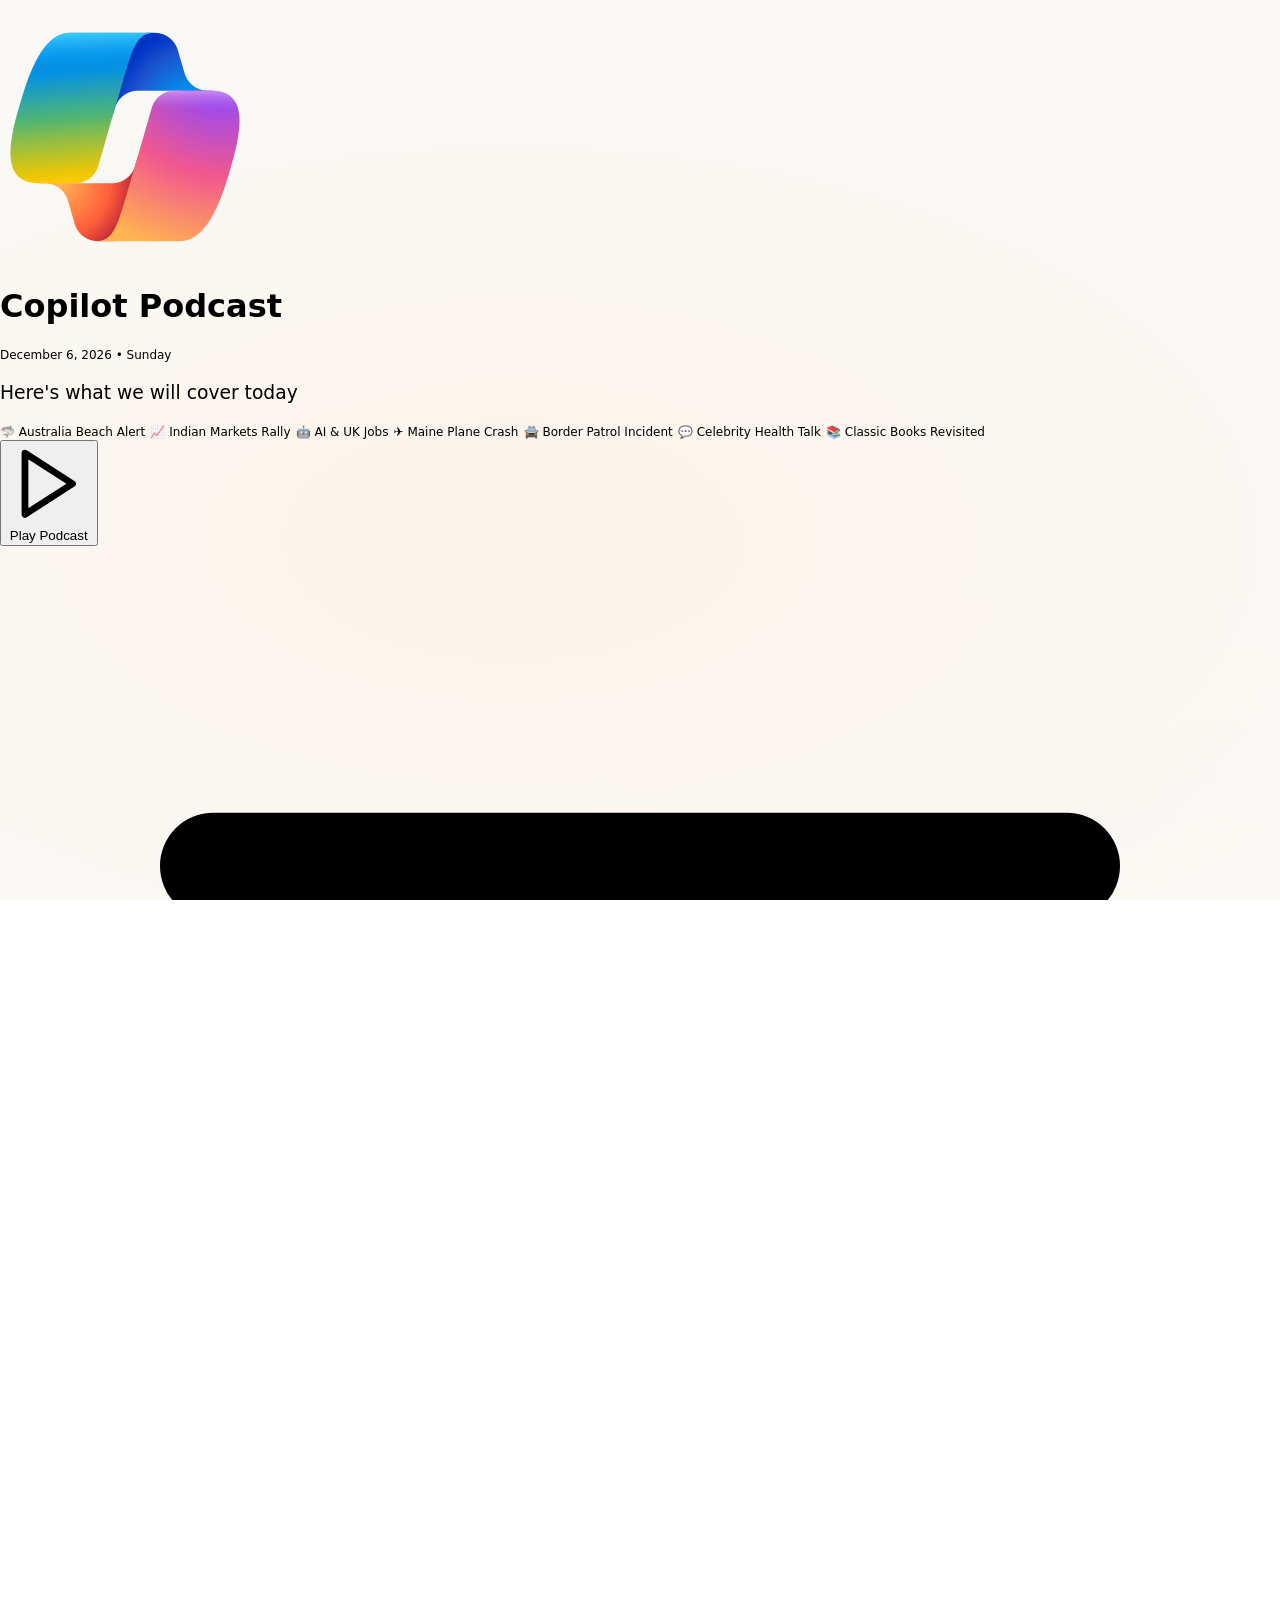
==== podcast-mobile.html @ a72f0476 "UI polish: completed item shadow, play button centering and smooth transition" ====
<!DOCTYPE html>
<html lang="en">
<head>
  <meta charset="UTF-8">
  <meta name="viewport" content="width=device-width, initial-scale=1.0, maximum-scale=1.0, user-scalable=no">
  <title>Copilot Podcast</title>
  <!-- Load playlist data -->
  <script src="podcast-data.js"></script>
  <script src="article-content.js"></script>
  <script src="https://cdn.tailwindcss.com"></script>
  <script>
    tailwind.config = {
      darkMode: 'class',
      theme: {
        extend: {
          colors: {
            foreground: {
              100: 'var(--foreground-100)',
              200: 'var(--foreground-200)',
              250: 'var(--foreground-250)',
              300: 'var(--foreground-300)',
              450: 'var(--foreground-450)',
              550: 'var(--foreground-550)',
              600: 'var(--foreground-600)',
              700: 'var(--foreground-700)',
              800: 'var(--foreground-800)',
              900: 'var(--foreground-900)',
            },
            background: {
              100: 'var(--background-100)',
              150: 'var(--background-150)',
              200: 'var(--background-200)',
              250: 'var(--background-250)',
              300: 'var(--background-300)',
            },
            accent: {
              200: 'var(--accent-200)',
              250: 'var(--accent-250)',
              300: 'var(--accent-300)',
              400: 'var(--accent-400)',
              500: 'var(--accent-500)',
              550: 'var(--accent-550)',
              600: 'var(--accent-600)',
            },
            muted: {
              200: 'var(--muted-200)',
              300: 'var(--muted-300)',
            },
            stroke: {
              300: 'var(--stroke-300)',
              450: 'var(--stroke-450)',
            },
          },
          borderRadius: {
            '3xl': '1.25rem',
            '4xl': '1.5rem',
            '5xl': '1.75rem',
            '6xl': '2rem',
          },
        },
      },
    }
  </script>
  <!-- External Stylesheet -->
  <link rel="stylesheet" href="podcast-mobile.css">
  <style>
    /* Any page-specific overrides can go here */

  </style>
</head>
<body class="text-foreground-800 min-h-screen no-scroll">
  
  <!-- Welcome Page -->
  <div id="welcomePage" class="welcome-page">
    <div class="flex-1 flex flex-col px-6 safe-top">
      
      <!-- Header & Welcome - Centered -->
      <div class="flex-1 flex flex-col items-center justify-center text-center">
        <!-- Logo -->
        <div class="mb-4">
          <div class="w-16 h-16 rounded-2xl overflow-hidden flex items-center justify-center mx-auto">
            <img src="assets/Microsoft_Copilot_Icon.svg.png" alt="Copilot" class="w-full h-full object-cover">
          </div>
        </div>
        
        <!-- Title -->
        <h1 class="text-3xl font-semibold text-foreground-800 mb-2">Copilot Podcast</h1>

        <!-- Welcome Message -->
        <div class="mb-8">
          <p id="currentDate" class="text-foreground-800 text-xs"></p>
        </div>

        <!-- Today's Topics -->
        <div class="w-full max-w-sm">
          <h3 class="text-sm-medium text-foreground-600 mb-4">Here's what we will cover today</h3>
          
          <div class="flex flex-wrap gap-2 justify-center">
            <span class="topic-tag px-3 py-1.5 rounded-xl bg-cyan-100 text-cyan-700 text-xs font-normal" style="animation-delay: 0.1s;">🦈 Australia Beach Alert</span>
            <span class="topic-tag px-3 py-1.5 rounded-xl bg-green-100 text-green-700 text-xs font-normal" style="animation-delay: 0.2s;">📈 Indian Markets Rally</span>
            <span class="topic-tag px-3 py-1.5 rounded-xl bg-purple-100 text-purple-700 text-xs font-normal" style="animation-delay: 0.3s;">🤖 AI & UK Jobs</span>
            <span class="topic-tag px-3 py-1.5 rounded-xl bg-red-100 text-red-700 text-xs font-normal" style="animation-delay: 0.4s;">✈️ Maine Plane Crash</span>
            <span class="topic-tag px-3 py-1.5 rounded-xl bg-amber-100 text-amber-700 text-xs font-normal" style="animation-delay: 0.5s;">🚔 Border Patrol Incident</span>
            <span class="topic-tag px-3 py-1.5 rounded-xl bg-pink-100 text-pink-700 text-xs font-normal" style="animation-delay: 0.6s;">💬 Celebrity Health Talk</span>
            <span class="topic-tag px-3 py-1.5 rounded-xl bg-teal-100 text-teal-700 text-xs font-normal" style="animation-delay: 0.7s;">📚 Classic Books Revisited</span>
          </div>
        </div>
      </div>

      <!-- Start Button -->
      <div class="w-full max-w-sm mx-auto mt-8 mb-6">
        <button id="startBtn" class="w-full py-4 rounded-4xl bg-foreground-800 text-white text-base-medium shadow-sm hover:shadow-md active:scale-95 flex items-center justify-center gap-2 transition-all">
          <svg class="w-5 h-5" fill="none" stroke="currentColor" stroke-width="2" viewBox="0 0 24 24">
            <path stroke-linecap="round" stroke-linejoin="round" d="M5 3l14 9-14 9V3z"/>
          </svg>
          Play Podcast
        </button>
      </div>

      <!-- Bottom Navigation Bar -->
      <div class="pb-4 safe-bottom">
        <!-- Navigation Icons -->
        <div class="flex items-center justify-between gap-3">
          <!-- Menu Button - Separate Circle -->
          <div class="nav-btn p-3 bg-background-100 rounded-full shadow-sm text-foreground-800 cursor-default">
            <svg class="w-6 h-6" fill="none" stroke="currentColor" viewBox="0 0 24 24">
              <path stroke-linecap="round" stroke-linejoin="round" stroke-width="2" d="M4 6h16M4 12h16M4 18h16"/>
            </svg>
          </div>
          
          <!-- Center Tab Group - 3 tabs in one pill -->
          <div class="flex-1 flex items-center bg-background-100 rounded-full p-1.5 shadow-sm">
            <!-- Home -->
            <div class="nav-tab flex-1 py-2.5 rounded-full text-foreground-450 flex justify-center cursor-default">
              <svg class="w-5 h-5" fill="none" stroke="currentColor" viewBox="0 0 24 24">
                <path stroke-linecap="round" stroke-linejoin="round" stroke-width="2" d="M3 12l2-2m0 0l7-7 7 7M5 10v10a1 1 0 001 1h3m10-11l2 2m-2-2v10a1 1 0 01-1 1h-3m-6 0a1 1 0 001-1v-4a1 1 0 011-1h2a1 1 0 011 1v4a1 1 0 001 1m-6 0h6"/>
              </svg>
            </div>
            
            <!-- Compass / Discover -->
            <div class="nav-tab flex-1 py-2.5 rounded-full text-foreground-450 flex justify-center cursor-default">
              <svg class="w-5 h-5" fill="none" stroke="currentColor" viewBox="0 0 24 24">
                <circle cx="12" cy="12" r="10" stroke-width="2"/>
                <polygon points="16.24 7.76 14.12 14.12 7.76 16.24 9.88 9.88 16.24 7.76" fill="currentColor"/>
              </svg>
            </div>
            
            <!-- Podcast - Tab 3 (Selected) -->
            <div class="nav-tab flex-1 py-2.5 rounded-full bg-background-200 shadow-sm text-foreground-800 flex justify-center cursor-default">
              <svg class="w-5 h-5" fill="currentColor" viewBox="0 0 512 512">
                <!-- Sound wave bars -->
                <rect x="56" y="176" width="24" height="160" rx="12"/>
                <rect x="136" y="96" width="24" height="320" rx="12"/>
                <rect x="216" y="56" width="24" height="400" rx="12"/>
                <rect x="296" y="96" width="24" height="320" rx="12"/>
                <rect x="376" y="136" width="24" height="240" rx="12"/>
                <rect x="432" y="196" width="24" height="120" rx="12"/>
              </svg>
            </div>
          </div>
          
          <!-- New/Edit Button - Separate Circle -->
          <div class="nav-btn p-3 bg-background-100 rounded-full shadow-sm text-foreground-800 cursor-default">
            <svg class="w-6 h-6" fill="none" stroke="currentColor" viewBox="0 0 24 24">
              <path stroke-linecap="round" stroke-linejoin="round" stroke-width="2" d="M11 5H6a2 2 0 00-2 2v11a2 2 0 002 2h11a2 2 0 002-2v-5m-1.414-9.414a2 2 0 112.828 2.828L11.828 15H9v-2.828l8.586-8.586z"/>
            </svg>
          </div>
        </div>
      </div>
    </div>
  </div>

  <!-- Main App Container -->
  <div id="mainApp" class="main-app min-h-screen flex flex-col">
    
    <!-- Header -->
    <header class="sticky top-0 z-50 safe-top">
      <div class="px-4 py-3 flex items-center justify-between">
        <div class="flex items-center gap-2">
          <div class="w-8 h-8 rounded-xl overflow-hidden flex items-center justify-center">
            <img src="assets/Microsoft_Copilot_Icon.svg.png" alt="Copilot" class="w-full h-full object-cover">
          </div>
          <h1 class="text-lg-medium text-foreground-800">Copilot Podcast</h1>
        </div>
        <button id="closeAppBtn" class="p-2 bg-background-100 rounded-full shadow-sm text-foreground-800 active:scale-95 transition-all">
          <svg class="w-6 h-6" fill="none" stroke="currentColor" viewBox="0 0 24 24">
            <path stroke-linecap="round" stroke-linejoin="round" stroke-width="2" d="M6 18L18 6M6 6l12 12"/>
          </svg>
        </button>
      </div>
    </header>

    <!-- Main Content -->
    <main class="flex-1 overflow-y-auto hide-scrollbar pb-32">
    
    <!-- Completed Episodes Section -->
    <section id="completedSection" class="completed-section px-4 pt-2">
      <div class="flex items-center justify-between mb-3">
        <span class="text-md-medium text-foreground-800">Completed</span>
        <button id="toggleCompletedBtn" class="text-xs text-accent-550 hidden">
          Show more
        </button>
      </div>
      <div id="completedList" class="space-y-2 mb-4 completed-collapsed">
        <!-- Completed items will be inserted here -->
      </div>
    </section>

    <!-- Now Playing Section (Queue Item Style) -->
    <section class="px-4 pt-2 pb-4">
      <div class="flex items-center gap-2 mb-3">
        <div class="sound-wave-indicator flex items-end gap-[2px] h-3">
          <span class="wave-bar w-[3px] bg-accent-500 rounded-full"></span>
          <span class="wave-bar w-[3px] bg-accent-500 rounded-full"></span>
          <span class="wave-bar w-[3px] bg-accent-500 rounded-full"></span>
        </div>
        <span class="text-xs-medium text-accent-550">Now Playing</span>
      </div>
      
      <div id="playerCard" class="now-playing-card bg-background-100 rounded-2xl overflow-hidden shadow-sm">
        <div id="playerContent" class="player-content">
          <!-- Episode Info Row -->
          <div class="flex gap-3 p-3">
            <!-- Thumbnail -->
            <div id="playerThumbnail" class="flex-shrink-0 w-[70px] h-[70px] rounded-xl overflow-hidden shadow-sm">
              <!-- Initialized by JS -->
            </div>
            
            <!-- Info -->
            <div class="flex-1 min-w-0">
              <h2 id="playerTitle" class="text-sm-medium text-foreground-800 line-clamp-2 mb-1"></h2>
              <div class="flex items-center gap-2 text-xs text-foreground-450">
                <span id="playerCategory" class="px-1.5 py-0.5 rounded bg-muted-200 text-foreground-550 text-2xs"></span>
                <span>•</span>
                <span id="playerDuration"></span>
              </div>
            </div>
          </div>
          
          <!-- Source Articles -->
          <div id="playerSources" class="border-t border-foreground-200 px-3 py-3">
            <!-- Initialized by JS -->
          </div>
        </div>
      </div>
    </section>

    <!-- Feed Section -->
    <section class="px-4 pb-8">
      <div class="flex items-center justify-between mb-4">
        <h3 class="text-md-medium text-foreground-800">Up Next</h3>
        <span class="text-xs text-foreground-450 flex items-center gap-1">
          <svg class="w-3 h-3" fill="none" stroke="currentColor" stroke-width="2" viewBox="0 0 24 24">
            <path stroke-linecap="round" stroke-linejoin="round" d="M18 12H6m0 0l4-4m-4 4l4 4M3 5v14"/>
          </svg>
          Swipe to remove
        </span>
      </div>

      <!-- Feed List - Dynamically rendered from podcast-data.js -->
      <div class="space-y-3" id="feedList">
        <!-- Items will be rendered by JavaScript -->
      </div>

      <!-- Load More Indicator -->
      <div id="loadMoreIndicator" class="mt-6 flex flex-col items-center gap-2 py-4 mb-32">
        <div class="flex gap-1">
          <div class="w-2 h-2 rounded-full bg-foreground-300 animate-bounce" style="animation-delay: 0ms;"></div>
          <div class="w-2 h-2 rounded-full bg-foreground-300 animate-bounce" style="animation-delay: 150ms;"></div>
          <div class="w-2 h-2 rounded-full bg-foreground-300 animate-bounce" style="animation-delay: 300ms;"></div>
        </div>
        <span class="text-xs text-foreground-450">Loading more podcasts...</span>
      </div>
    </section>

    </main>
  </div>
  
  <!-- Fixed Bottom Control Bar (outside mainApp for proper fixed positioning) -->
  <div id="controlBar" class="control-bar fixed bottom-0 left-0 right-0 border-t border-foreground-200 safe-bottom z-50">
    <div class="px-4 pt-3 pb-2">
      <!-- Mini Player Info -->
      <div class="flex items-center gap-3 mb-3">
        <div id="miniThumbnail" class="w-10 h-10 rounded-lg overflow-hidden flex-shrink-0 shadow-sm">
          <!-- Initialized by JS -->
        </div>
        <div class="flex-1 min-w-0">
          <p id="miniTitle" class="text-sm-medium text-foreground-800 line-clamp-1"></p>
          <p id="miniCategory" class="text-2xs text-foreground-800"></p>
        </div>
      </div>
      
      <!-- Progress Bar -->
      <div class="mb-3">
        <input type="range" class="audio-progress" value="0" min="0" max="100">
        <div class="flex justify-between mt-1">
          <span id="currentTime" class="text-2xs text-foreground-800">0:00</span>
          <span id="totalTime" class="text-2xs text-foreground-800">--:--</span>
        </div>
      </div>
      
      <!-- Playback Controls -->
      <div class="flex items-center justify-center gap-8">
        <button id="prevBtn" class="p-2 text-foreground-800 active:scale-95 transition-all disabled:opacity-30 disabled:cursor-not-allowed" disabled>
          <svg class="w-7 h-7" fill="currentColor" viewBox="0 0 24 24">
            <path d="M12.066 11.2a1 1 0 000 1.6l5.334 4A1 1 0 0019 16V8a1 1 0 00-1.6-.8l-5.333 4zM4.066 11.2a1 1 0 000 1.6l5.334 4A1 1 0 0011 16V8a1 1 0 00-1.6-.8l-5.334 4z"/>
          </svg>
        </button>
        <button id="playBtn" class="w-16 h-16 rounded-full bg-foreground-800 flex items-center justify-center shadow-lg active:scale-95 transition-transform">
          <svg id="playIcon" class="w-7 h-7 text-white transition-all duration-200 ease-out" fill="currentColor" viewBox="0 0 24 24">
            <path d="M8 5v14l11-7z"/>
          </svg>
        </button>
        <button id="nextBtn" class="p-2 text-foreground-800 active:scale-95 transition-all">
          <svg class="w-7 h-7" fill="currentColor" viewBox="0 0 24 24">
            <path d="M11.933 12.8a1 1 0 000-1.6L6.6 7.2A1 1 0 005 8v8a1 1 0 001.6.8l5.333-4zM19.933 12.8a1 1 0 000-1.6l-5.333-4A1 1 0 0013 8v8a1 1 0 001.6.8l5.333-4z"/>
          </svg>
        </button>
      </div>
    </div>
  </div>

  <!-- Article Detail Page (Secondary Page) -->
  <div id="articlePage" class="article-page">
    <div class="article-container">
      <!-- Article Header with Back Button and Publisher Info -->
      <header class="article-header sticky top-0 z-40 bg-background-100/95 backdrop-blur-lg safe-top border-b border-foreground-200">
        <div class="px-4 py-3 flex items-center gap-3">
          <button id="articleBackBtn" class="p-2 -ml-2 text-foreground-600 hover:text-foreground-800 active:scale-95 transition-all">
            <svg class="w-6 h-6" fill="none" stroke="currentColor" viewBox="0 0 24 24">
              <path stroke-linecap="round" stroke-linejoin="round" stroke-width="2" d="M15 19l-7-7 7-7"/>
            </svg>
          </button>
          <img id="articlePublisherLogo" src="" alt="" class="w-8 h-8 rounded-lg object-contain flex-shrink-0">
          <div class="flex-1 min-w-0">
            <p id="articlePublisherName" class="text-sm-medium text-foreground-700 line-clamp-1"></p>
            <p id="articleMeta" class="text-2xs text-foreground-450"></p>
          </div>
        </div>
      </header>

      <!-- Article Content -->
      <article class="article-content px-4 pb-60">
        <!-- Article Title -->
        <h1 id="articleTitle" class="text-xl-medium text-foreground-800 mt-6 mb-4"></h1>

        <!-- Article Body -->
        <div id="articleBody" class="article-body text-base text-foreground-700 leading-relaxed">
          <!-- Content will be inserted by JS -->
        </div>
      </article>
    </div>
  </div>

  <script>
    // Welcome page transition
    const welcomePage = document.getElementById('welcomePage');
    const mainApp = document.getElementById('mainApp');
    const startBtn = document.getElementById('startBtn');

    const controlBar = document.getElementById('controlBar');
    
    startBtn.addEventListener('click', () => {
      // Step 1: Fade out welcome page content
      welcomePage.classList.add('fading');
      
      // Enable scrolling for main app
      document.body.classList.remove('no-scroll');
      
      // Step 2: After fade out, hide welcome and show main app
      setTimeout(() => {
        welcomePage.classList.add('hidden');
        
        // Step 3: Show main app with slide-in animation
        setTimeout(() => {
          mainApp.classList.add('visible');
          controlBar.classList.add('visible');
          
          // Scroll to top to show Now Playing card
          setTimeout(() => {
            const mainContent = document.querySelector('#mainApp main');
            if (mainContent) {
              mainContent.scrollTop = 0;
            }
            window.scrollTo(0, 0);
            document.body.scrollTop = 0;
            document.documentElement.scrollTop = 0;
            
            // Auto-play first episode after UI is ready
            setTimeout(() => {
              if (window.audioController && window.playerController) {
                window.audioController.loadEpisode(window.playerController.currentEpisode);
                window.audioController.play();
              }
            }, 200);
          }, 50);
        }, 100);
      }, 500);
    });

    // Add animation delays to topic tags
    document.querySelectorAll('.topic-tag').forEach((tag, index) => {
      tag.style.animationDelay = `${0.1 + index * 0.1}s`;
    });

    // Update current date display
    function updateCurrentDate() {
      const now = new Date();
      const months = ['January', 'February', 'March', 'April', 'May', 'June', 
                      'July', 'August', 'September', 'October', 'November', 'December'];
      const days = ['Sunday', 'Monday', 'Tuesday', 'Wednesday', 'Thursday', 'Friday', 'Saturday'];
      
      const month = months[now.getMonth()];
      const day = now.getDate();
      const year = now.getFullYear();
      const weekday = days[now.getDay()];
      
      document.getElementById('currentDate').textContent = `${month} ${day}, ${year} • ${weekday}`;
    }
    updateCurrentDate();

    // Close button - return to welcome page
    document.getElementById('closeAppBtn')?.addEventListener('click', () => {
      // Stop audio playback
      if (window.audioController) {
        window.audioController.pause();
      }
      
      // Step 1: Fade out main app
      mainApp.classList.remove('visible');
      controlBar.classList.remove('visible');
      
      // Disable scrolling for welcome page
      document.body.classList.add('no-scroll');
      
      // Step 2: After fade out, show welcome page
      setTimeout(() => {
        welcomePage.classList.remove('hidden');
        
        // Step 3: Fade in welcome page
        setTimeout(() => {
          welcomePage.classList.remove('fading');
        }, 50);
      }, 500);
    });
  </script>

  <script>
    // Player Navigation Controller
    class PlayerController {
      constructor() {
        // Publisher logo mapping
        this.publisherLogos = {
          'ArsTechnica': 'publisher icon/ArsTechnica.png',
          'Ars Technica': 'publisher icon/ArsTechnica.png',
          'Reuters': 'publisher icon/Reuters.png',
          'Bloomberg': 'publisher icon/Bloomberg.png',
          'WSJ': 'publisher icon/WSJ.png',
          'CNBC': 'publisher icon/CNBC.png',
          'Forbes': 'publisher icon/Forbes.png',
          'NPR': 'publisher icon/NPR.png',
          'BBC': 'publisher icon/BBC.png',
          'Guardian': 'publisher icon/Guardian.png',
          'NYT': 'publisher icon/NYT.png',
          'AP': 'publisher icon/AP.png',
          'CNN': 'publisher icon/CNN.png',
          'Politico': 'publisher icon/Politico.png',
          'Vox': 'publisher icon/Vox.png',
          'Time': 'publisher icon/Time.png',
          'Insider': 'publisher icon/Insider.png',
          'Business Insider': 'publisher icon/Business Insider.png',
          'USA Today': 'publisher icon/USA Today.png',
          'Washington Post': 'publisher icon/Washington Post.png',
          'ABC': 'publisher icon/ABC.png',
          'NBC News': 'publisher icon/NBC News.png',
          'Fox News': 'publisher icon/Fox news.png',
          'IGN': 'publisher icon/IGN.png',
          'Wired': 'publisher icon/Ramdom1.png',
          'The Verge': 'publisher icon/Ramdom2.png',
          'Newsweek': 'publisher icon/Newsweek.png',
          'The Hill': 'publisher icon/The Hill.png',
          'UPI News': 'publisher icon/UPI News.png',
          'YouTube': 'publisher icon/YouTube.png',
          // Sports media
          'ESPN': 'publisher icon/Ramdom3.png',
          'Fox Sports': 'publisher icon/Fox news.png',
          'NBC Sports': 'publisher icon/NBC News.png',
          'CBS Sports': 'publisher icon/Ramdom1.png',
          'Yahoo Sports': 'publisher icon/Ramdom2.png',
          // Additional
          'Washington Examiner': 'publisher icon/Washington Examiner.png',
          'tweaktown': 'publisher icon/tweaktown.png'
        };

        // Current episode data - uses first item from external data
        this.currentEpisode = {
          ...PODCAST_PLAYLIST[0],
          thumbnail: PODCAST_PLAYLIST[0].image
        };

        // Completed episodes stack
        this.completedEpisodes = [];

        // Elements
        this.playerContent = document.getElementById('playerContent');
        this.playerTitle = document.getElementById('playerTitle');
        this.playerDuration = document.getElementById('playerDuration');
        this.playerCategory = document.getElementById('playerCategory');
        this.playerThumbnail = document.getElementById('playerThumbnail');
        this.playerSources = document.getElementById('playerSources');
        this.completedSection = document.getElementById('completedSection');
        this.completedList = document.getElementById('completedList');
        this.prevBtn = document.getElementById('prevBtn');
        this.nextBtn = document.getElementById('nextBtn');
        this.feedList = document.getElementById('feedList');

        this.bindEvents();
        this.initializePlayer();
      }

      initializePlayer() {
        // Initialize player UI from external data
        const episode = PODCAST_PLAYLIST[0];
        this.playerTitle.textContent = episode.title;
        this.playerDuration.textContent = episode.duration;
        this.playerCategory.textContent = episode.category;
        
        // Update thumbnail
        const thumbnailDiv = this.playerThumbnail;
        thumbnailDiv.className = `flex-shrink-0 w-[70px] h-[70px] rounded-xl bg-gradient-to-br ${episode.gradient} overflow-hidden shadow-sm`;
        thumbnailDiv.innerHTML = `<img src="${episode.image}" alt="${episode.category}" class="w-full h-full object-cover">`;
        
        // Update mini player in control bar
        this.updateMiniPlayer(episode);
        
        // Update total time in control bar
        const totalTimeEl = document.getElementById('totalTime');
        if (totalTimeEl) totalTimeEl.textContent = episode.duration;
        
        // Update sources section
        this.updateSourcesUI(episode);
      }
      
      updateMiniPlayer(episode) {
        const miniThumbnail = document.getElementById('miniThumbnail');
        const miniTitle = document.getElementById('miniTitle');
        const miniCategory = document.getElementById('miniCategory');
        
        if (miniThumbnail) {
          miniThumbnail.className = `w-10 h-10 rounded-lg bg-gradient-to-br ${episode.gradient} overflow-hidden flex-shrink-0 shadow-sm`;
          miniThumbnail.innerHTML = `<img src="${episode.thumbnail || episode.image}" alt="" class="w-full h-full object-cover">`;
        }
        if (miniTitle) miniTitle.textContent = episode.title;
        if (miniCategory) miniCategory.textContent = `${episode.category} • ${episode.duration}`;
      }

      updateSourcesUI(episode) {
        const sourceCount = episode.sources || 0;
        const detailedSources = episode.detailedSources || [];
        
        let sourcesHTML = `
          <div class="flex items-center gap-2 mb-3">
            <span class="text-sm text-foreground-600">${sourceCount} sources</span>
          </div>
          <div class="space-y-2">
        `;
        
        // Display sources from detailedSources
        detailedSources.slice(0, sourceCount).forEach((source, index) => {
          const logoPath = source.logo || this.publisherLogos[source.name] || 'publisher icon/Ramdom1.png';
          const articleData = encodeURIComponent(JSON.stringify({
            title: source.article,
            publisher: source.name,
            logo: logoPath,
            time: source.time,
            episodeId: episode.id,
            sourceIndex: index
          }));
          sourcesHTML += `
            <div class="source-item flex items-center gap-2 p-2 rounded-xl bg-background-150" data-article="${articleData}">
              <img src="${logoPath}" alt="${source.name}" class="w-4 h-4 rounded flex-shrink-0 object-contain">
              <div class="flex-1 min-w-0">
                <p class="text-sm text-foreground-700 line-clamp-1" style="font-weight: 400;">${source.article}</p>
                <p class="text-2xs text-foreground-450">${source.name} • ${source.time}</p>
              </div>
              <svg class="w-3 h-3 text-foreground-800 flex-shrink-0" fill="none" stroke="currentColor" viewBox="0 0 24 24">
                <path stroke-linecap="round" stroke-linejoin="round" stroke-width="2" d="M9 5l7 7-7 7"/>
              </svg>
            </div>
          `;
        });
        
        sourcesHTML += '</div>';
        this.playerSources.innerHTML = sourcesHTML;
        
        // Add click handlers for source items
        this.playerSources.querySelectorAll('.source-item').forEach(item => {
          item.addEventListener('click', () => {
            const articleData = JSON.parse(decodeURIComponent(item.dataset.article));
            if (window.articleController) {
              window.articleController.openArticle(articleData);
            }
          });
        });
      }

      bindEvents() {
        this.prevBtn.addEventListener('click', (e) => {
          if (this.prevBtn.classList.contains('btn-disabled')) return;
          this.temporarilyDisableButtons();
          this.playPrevious();
        });
        this.nextBtn.addEventListener('click', (e) => {
          if (this.nextBtn.classList.contains('btn-disabled')) return;
          this.temporarilyDisableButtons();
          this.playNext();
        });
        
        // Toggle completed list expansion
        const toggleBtn = document.getElementById('toggleCompletedBtn');
        toggleBtn.addEventListener('click', () => this.toggleCompletedList());
      }
      
      // Disable buttons for a fixed duration to prevent rapid clicking
      temporarilyDisableButtons() {
        this.prevBtn.classList.add('btn-disabled');
        this.nextBtn.classList.add('btn-disabled');
        this.prevBtn.style.pointerEvents = 'none';
        this.nextBtn.style.pointerEvents = 'none';
        this.prevBtn.style.opacity = '0.5';
        this.nextBtn.style.opacity = '0.5';
        
        setTimeout(() => {
          this.prevBtn.classList.remove('btn-disabled');
          this.nextBtn.classList.remove('btn-disabled');
          this.prevBtn.style.pointerEvents = '';
          this.nextBtn.style.pointerEvents = '';
          this.prevBtn.style.opacity = '';
          this.nextBtn.style.opacity = '';
        }, 600);
      }

      getNextFromFeed() {
        const feedItem = this.feedList.querySelector('.feed-item');
        if (!feedItem) return null;

        // Try to find the episode in PODCAST_PLAYLIST by ID
        const episodeId = parseInt(feedItem.dataset.id);
        const playlistEpisode = PODCAST_PLAYLIST.find(ep => ep.id === episodeId);
        
        if (playlistEpisode) {
          // Return full data from playlist including detailedSources
          return {
            ...playlistEpisode,
            thumbnail: playlistEpisode.image,
            element: feedItem
          };
        }

        // Fallback to extracting from DOM if not found in playlist
        const article = feedItem.querySelector('article');
        const title = article.querySelector('h4')?.textContent || '';
        const category = article.querySelector('.text-2xs')?.textContent || '';
        const spans = article.querySelectorAll('.flex.items-center.gap-2 span');
        let duration = '5:00';
        // Find duration (format like "5:18")
        spans.forEach(span => {
          if (/^\d+:\d+$/.test(span.textContent)) {
            duration = span.textContent;
          }
        });
        const img = article.querySelector('img');
        const thumbnail = img?.src || '';
        const gradientDiv = article.querySelector('.rounded-xl');
        const gradientClass = gradientDiv?.className.match(/from-\w+-\d+\s+to-\w+-\d+/)?.[0] || 'from-gray-400 to-gray-600';
        const sources = parseInt(feedItem.dataset.sources) || 0;
        const sourceNames = feedItem.dataset.sourceNames || '';

        return {
          id: Date.now(),
          title,
          duration,
          category,
          thumbnail,
          gradient: gradientClass,
          sources,
          sourceNames,
          detailedSources: [],
          element: feedItem
        };
      }

      playNext() {
        const nextEpisode = this.getNextFromFeed();
        if (!nextEpisode) return;

        // Add current to completed
        this.addToCompleted(this.currentEpisode);

        // Remove from feed with fade out animation
        const feedItem = nextEpisode.element;
        feedItem.style.transition = 'opacity 0.25s ease, max-height 0.3s ease, margin 0.3s ease, padding 0.3s ease';
        feedItem.style.opacity = '0';
        setTimeout(() => {
          feedItem.style.maxHeight = '0';
          feedItem.style.marginBottom = '0';
          feedItem.style.overflow = 'hidden';
          setTimeout(() => feedItem.remove(), 300);
        }, 250);

        // Switch animation
        this.playerContent.classList.add('switching');
        
        setTimeout(() => {
          // Update current
          this.currentEpisode = nextEpisode;
          this.updatePlayer();
          this.playerContent.classList.remove('switching');
          
          // Auto-play the new episode
          if (window.audioController) {
            window.audioController.loadEpisode(this.currentEpisode);
            window.audioController.play();
          }
        }, 200);

        // Update prev button state
        this.updateButtonStates();
        
        // Check if we need to load more episodes (when remaining items < 3)
        this.checkAndLoadMore();
      }
      
      checkAndLoadMore() {
        const remainingItems = this.feedList.querySelectorAll('.feed-item').length;
        // Load more when less than 3 items remain in the queue
        if (remainingItems <= 3 && window.infiniteScroll && !window.infiniteScroll.isLoading) {
          window.infiniteScroll.loadMore();
        }
      }

      playPrevious() {
        if (this.completedEpisodes.length === 0) return;

        // Get last completed episode
        const prevEpisode = this.completedEpisodes.pop();
        
        // Put current back to feed (at the top)
        this.addToFeedTop(this.currentEpisode);

        // Remove from completed list
        const completedItems = this.completedList.querySelectorAll('.completed-item');
        if (completedItems.length > 0) {
          const lastItem = completedItems[completedItems.length - 1];
          lastItem.style.opacity = '0';
          lastItem.style.transform = 'translateY(-10px)';
          setTimeout(() => lastItem.remove(), 200);
        }

        // Switch animation
        this.playerContent.classList.add('switching');
        
        setTimeout(() => {
          this.currentEpisode = prevEpisode;
          this.updatePlayer();
          this.playerContent.classList.remove('switching');
          
          // Auto-play the previous episode
          if (window.audioController) {
            window.audioController.loadEpisode(this.currentEpisode);
            window.audioController.play();
          }
        }, 200);

        // Update section visibility and button states
        this.updateCompletedVisibility();
        this.updateButtonStates();
      }

      addToCompleted(episode) {
        this.completedEpisodes.push(episode);

        const completedItem = document.createElement('div');
        completedItem.className = 'completed-item new-item flex items-center gap-3 p-2 bg-background-100 rounded-xl shadow-sm';
        completedItem.innerHTML = `
          <div class="w-8 h-8 rounded-lg bg-gradient-to-br ${episode.gradient} overflow-hidden flex-shrink-0 opacity-70">
            <img src="${episode.thumbnail}" alt="" class="w-full h-full object-cover">
          </div>
          <div class="flex-1 min-w-0">
            <p class="text-xs text-foreground-600 line-clamp-1">${episode.title}</p>
          </div>
        `;

        // Add click handler to play this episode again
        completedItem.addEventListener('click', () => this.playFromCompleted(episode, completedItem));

        this.completedList.appendChild(completedItem);
        this.updateCompletedVisibility();
      }

      addToFeedTop(episode) {
        const feedItem = document.createElement('div');
        feedItem.className = 'feed-item swipe-container';
        feedItem.dataset.id = episode.id;
        feedItem.dataset.sources = episode.sources || 0;
        feedItem.dataset.sourceNames = episode.sourceNames || '';
        feedItem.innerHTML = `
          <div class="swipe-delete-bg">
            <div class="swipe-hint">
              <span>Not interested</span>
              <svg fill="none" stroke="currentColor" viewBox="0 0 24 24">
                <path stroke-linecap="round" stroke-linejoin="round" stroke-width="2" d="M6 18L18 6M6 6l12 12"/>
              </svg>
            </div>
          </div>
          <article class="swipe-content flex gap-3 p-3 rounded-2xl shadow-sm">
            <div class="flex-shrink-0 w-[70px] h-[70px] rounded-xl bg-gradient-to-br ${episode.gradient} overflow-hidden">
              <img src="${episode.thumbnail}" alt="" class="w-full h-full object-cover opacity-85">
            </div>
            <div class="flex-1 min-w-0">
              <h4 class="text-sm-medium text-foreground-800 line-clamp-2 mb-1">${episode.title}</h4>
              <div class="flex items-center gap-2 text-xs text-foreground-450">
                <span class="px-1.5 py-0.5 rounded bg-muted-200 text-foreground-550 text-2xs">${episode.category}</span>
                <span>${episode.duration}</span>
                <span>•</span>
                <span>${episode.sources || 3} sources</span>
              </div>
            </div>
          </article>
        `;

        // Insert at top of feed
        this.feedList.insertBefore(feedItem, this.feedList.firstChild);
        
        // Initialize swipe for this new item
        new SwipeToDelete(feedItem);
        
        // Add click handler to play this episode
        this.addFeedItemClickHandler(feedItem);
      }

      updatePlayer() {
        this.playerTitle.textContent = this.currentEpisode.title;
        this.playerDuration.textContent = this.currentEpisode.duration;
        this.playerCategory.textContent = this.currentEpisode.category;
        
        // Update thumbnail
        this.playerThumbnail.className = `flex-shrink-0 w-[70px] h-[70px] rounded-xl bg-gradient-to-br ${this.currentEpisode.gradient} overflow-hidden shadow-sm`;
        this.playerThumbnail.querySelector('img').src = this.currentEpisode.thumbnail;

        // Update mini player in control bar
        this.updateMiniPlayer(this.currentEpisode);

        // Reset progress bar (update both in control bar)
        const progressBars = document.querySelectorAll('.audio-progress');
        progressBars.forEach(bar => {
          bar.value = 0;
          if (typeof updateProgressBar === 'function') {
            updateProgressBar(bar);
          }
        });
        const currentTimeEl = document.getElementById('currentTime');
        if (currentTimeEl) currentTimeEl.textContent = '0:00';
        const totalTimeEl = document.getElementById('totalTime');
        if (totalTimeEl) totalTimeEl.textContent = this.currentEpisode.duration;

        // Update sources section
        this.updateSources();
      }

      updateSources() {
        const sourceCount = this.currentEpisode.sources || 0;
        const detailedSources = this.currentEpisode.detailedSources || [];
        
        let sourcesHTML = `
          <div class="flex items-center gap-2 mb-3">
            <span class="text-sm text-foreground-600">${sourceCount} sources</span>
          </div>
          <div class="space-y-2">
        `;

        // Show sources from detailedSources
        detailedSources.slice(0, sourceCount).forEach((source, index) => {
          const logoPath = source.logo || this.publisherLogos[source.name] || 'publisher icon/Ramdom1.png';
          const articleData = encodeURIComponent(JSON.stringify({
            title: source.article,
            publisher: source.name,
            logo: logoPath,
            time: source.time,
            episodeId: this.currentEpisode.id,
            sourceIndex: index
          }));
          
          sourcesHTML += `
            <div class="source-item flex items-center gap-2 p-2 rounded-xl bg-background-150" data-article="${articleData}">
              <img src="${logoPath}" alt="${source.name}" class="w-4 h-4 rounded flex-shrink-0 object-contain">
              <div class="flex-1 min-w-0">
                <p class="text-sm text-foreground-700 line-clamp-1" style="font-weight: 400;">${source.article}</p>
                <p class="text-2xs text-foreground-450">${source.name} • ${source.time}</p>
              </div>
              <svg class="w-3 h-3 text-foreground-800 flex-shrink-0" fill="none" stroke="currentColor" viewBox="0 0 24 24">
                <path stroke-linecap="round" stroke-linejoin="round" stroke-width="2" d="M9 5l7 7-7 7"/>
              </svg>
            </div>
          `;
        });

        sourcesHTML += '</div>';
        this.playerSources.innerHTML = sourcesHTML;
        
        // Add click handlers for source items
        this.playerSources.querySelectorAll('.source-item').forEach(item => {
          item.addEventListener('click', () => {
            const articleData = JSON.parse(decodeURIComponent(item.dataset.article));
            if (window.articleController) {
              window.articleController.openArticle(articleData);
            }
          });
        });
      }

      updateCompletedVisibility() {
        const toggleBtn = document.getElementById('toggleCompletedBtn');
        const itemCount = this.completedEpisodes.length;
        
        if (itemCount > 0) {
          this.completedSection.classList.add('has-items');
        } else {
          this.completedSection.classList.remove('has-items');
        }
        
        // Show/hide toggle button when more than 3 items
        if (itemCount > 3) {
          toggleBtn.classList.remove('hidden');
          const isExpanded = !this.completedList.classList.contains('completed-collapsed');
          toggleBtn.textContent = isExpanded ? 'Show less' : `Show all (${itemCount})`;
        } else {
          toggleBtn.classList.add('hidden');
          this.completedList.classList.add('completed-collapsed');
        }
      }
      
      toggleCompletedList() {
        const toggleBtn = document.getElementById('toggleCompletedBtn');
        const isCollapsed = this.completedList.classList.contains('completed-collapsed');
        
        if (isCollapsed) {
          this.completedList.classList.remove('completed-collapsed');
          toggleBtn.textContent = 'Show less';
        } else {
          this.completedList.classList.add('completed-collapsed');
          toggleBtn.textContent = `Show all (${this.completedEpisodes.length})`;
        }
      }

      updateButtonStates() {
        this.prevBtn.disabled = this.completedEpisodes.length === 0;
        this.nextBtn.disabled = !this.feedList.querySelector('.feed-item');
      }

      // Add click handler to a feed item
      addFeedItemClickHandler(feedItem) {
        const article = feedItem.querySelector('article');
        if (article) {
          article.addEventListener('click', (e) => {
            // Don't trigger if swiping
            if (feedItem.querySelector('.swipe-content.swiping')) return;
            this.playFromFeed(feedItem);
          });
        }
      }

      // Extract episode data from a feed item element
      extractEpisodeFromFeedItem(feedItem) {
        // Try to find the episode in PODCAST_PLAYLIST by ID
        const episodeId = parseInt(feedItem.dataset.id);
        const playlistEpisode = PODCAST_PLAYLIST.find(ep => ep.id === episodeId);
        
        if (playlistEpisode) {
          // Return full data from playlist including detailedSources
          return {
            ...playlistEpisode,
            thumbnail: playlistEpisode.image,
            element: feedItem
          };
        }
        
        // Fallback to extracting from DOM if not found in playlist
        const article = feedItem.querySelector('article');
        const title = article.querySelector('h4')?.textContent || '';
        const category = article.querySelector('.text-2xs')?.textContent || '';
        const spans = article.querySelectorAll('.flex.items-center.gap-2 span');
        let duration = '5:00';
        spans.forEach(span => {
          if (/^\d+:\d+$/.test(span.textContent)) {
            duration = span.textContent;
          }
        });
        const img = article.querySelector('img');
        const thumbnail = img?.src || '';
        const gradientDiv = article.querySelector('.rounded-xl');
        const gradientClass = gradientDiv?.className.match(/from-\w+-\d+\s+to-\w+-\d+/)?.[0] || 'from-gray-400 to-gray-600';
        const sources = parseInt(feedItem.dataset.sources) || 0;
        const sourceNames = feedItem.dataset.sourceNames || '';

        return {
          id: Date.now(),
          title,
          duration,
          category,
          thumbnail,
          gradient: gradientClass,
          sources,
          sourceNames,
          detailedSources: [],
          element: feedItem
        };
      }

      // Play a specific episode from the feed (clicked by user)
      playFromFeed(feedItem) {
        // Prevent double-clicks
        if (feedItem.classList.contains('removing')) return;
        feedItem.classList.add('removing');
        
        const episode = this.extractEpisodeFromFeedItem(feedItem);
        if (!episode) return;

        // Add current to completed
        this.addToCompleted(this.currentEpisode);

        // Remove clicked item from feed with animation
        feedItem.style.transition = 'opacity 0.25s ease, max-height 0.3s ease, margin 0.3s ease';
        feedItem.style.opacity = '0';
        setTimeout(() => {
          feedItem.style.maxHeight = '0';
          feedItem.style.marginBottom = '0';
          feedItem.style.overflow = 'hidden';
          setTimeout(() => feedItem.remove(), 300);
        }, 250);

        // Switch animation
        this.playerContent.classList.add('switching');
        
        setTimeout(() => {
          this.currentEpisode = episode;
          this.updatePlayer();
          this.playerContent.classList.remove('switching');
          
          // Auto-play the selected episode
          if (window.audioController) {
            window.audioController.loadEpisode(this.currentEpisode);
            window.audioController.play();
          }
        }, 200);

        this.updateButtonStates();
      }

      // Play a specific episode from completed list (replay)
      playFromCompleted(episode, completedItemElement) {
        // Prevent double-clicks
        if (completedItemElement.classList.contains('removing')) return;
        completedItemElement.classList.add('removing');

        // Remove the clicked episode from completedEpisodes array first
        const index = this.completedEpisodes.findIndex(ep => ep.id === episode.id || ep.title === episode.title);
        if (index !== -1) {
          this.completedEpisodes.splice(index, 1);
        }

        // Use requestAnimationFrame for smoother animation
        requestAnimationFrame(() => {
          // Animate out the clicked item
          completedItemElement.style.transition = 'opacity 0.15s ease-out, transform 0.15s ease-out';
          completedItemElement.style.opacity = '0';
          completedItemElement.style.transform = 'translateX(-20px)';
          
          // Start player switch animation simultaneously
          this.playerContent.classList.add('switching');
        });

        // After animations complete, update state
        setTimeout(() => {
          // Remove element from DOM
          completedItemElement.remove();
          
          // Add current episode to completed
          this.addToCompleted(this.currentEpisode);
          
          // Update current episode and player
          this.currentEpisode = episode;
          this.updatePlayer();
          this.playerContent.classList.remove('switching');
          
          // Auto-play the replayed episode
          if (window.audioController) {
            window.audioController.loadEpisode(this.currentEpisode);
            window.audioController.play();
          }
          
          this.updateCompletedVisibility();
          this.updateButtonStates();
        }, 150);
      }
    }

    // Initialize after DOM is ready
    document.addEventListener('DOMContentLoaded', () => {
      window.playerController = new PlayerController();
    });
  </script>

  <script>
    // Article Detail Page Controller
    class ArticleController {
      constructor() {
        this.articlePage = document.getElementById('articlePage');
        this.articleBackBtn = document.getElementById('articleBackBtn');
        this.articlePublisherLogo = document.getElementById('articlePublisherLogo');
        this.articlePublisherName = document.getElementById('articlePublisherName');
        this.articleMeta = document.getElementById('articleMeta');
        this.articleTitle = document.getElementById('articleTitle');
        this.articleBody = document.getElementById('articleBody');
        
        this.bindEvents();
      }
      
      bindEvents() {
        this.articleBackBtn.addEventListener('click', () => this.closeArticle());
        
        // Handle back gesture/button
        window.addEventListener('popstate', (e) => {
          if (this.articlePage.classList.contains('visible')) {
            e.preventDefault();
            this.closeArticle();
          }
        });
      }
      
      openArticle(data) {
        // Try to get specific article content from article-content.js
        let articleContent = null;
        let readTime = '5 min read';
        
        if (data.episodeId !== undefined && data.sourceIndex !== undefined) {
          articleContent = getArticleContent(data.episodeId, data.sourceIndex);
          if (articleContent) {
            readTime = articleContent.readTime;
          }
        }
        
        // Update publisher info in header
        this.articlePublisherLogo.src = data.logo;
        this.articlePublisherLogo.alt = data.publisher;
        this.articlePublisherName.textContent = data.publisher;
        this.articleMeta.textContent = `${data.time} • ${readTime}`;
        
        // Update title
        this.articleTitle.textContent = data.title;
        
        // Use specific content if available, otherwise generate default
        if (articleContent) {
          this.articleBody.innerHTML = articleContent.content;
        } else {
          const defaultContent = generateDefaultContent(data.title);
          this.articleBody.innerHTML = defaultContent.content;
        }
        
        // Show article page
        this.articlePage.classList.add('visible');
        
        // Scroll to top
        this.articlePage.querySelector('.article-container').scrollTop = 0;
        
        // Push state for back button support
        history.pushState({ article: true }, '');
      }
      
      closeArticle() {
        this.articlePage.classList.remove('visible');
      }
    }
    
    // Initialize article controller
    document.addEventListener('DOMContentLoaded', () => {
      window.articleController = new ArticleController();
    });
  </script>

  <script>
    // Swipe to Delete Functionality
    class SwipeToDelete {
      constructor(container) {
        this.container = container;
        this.content = container.querySelector('.swipe-content');
        this.deleteBg = container.querySelector('.swipe-delete-bg');
        this.startX = 0;
        this.currentX = 0;
        this.isDragging = false;
        this.threshold = 100; // Minimum swipe distance to trigger delete
        this.maxSwipe = 150; // Maximum swipe distance
        
        this.bindEvents();
      }

      bindEvents() {
        // Touch events
        this.content.addEventListener('touchstart', (e) => this.handleStart(e), { passive: true });
        this.content.addEventListener('touchmove', (e) => this.handleMove(e), { passive: false });
        this.content.addEventListener('touchend', (e) => this.handleEnd(e));
        
        // Mouse events for desktop testing
        this.content.addEventListener('mousedown', (e) => this.handleStart(e));
        document.addEventListener('mousemove', (e) => {
          if (this.isDragging) this.handleMove(e);
        });
        document.addEventListener('mouseup', (e) => {
          if (this.isDragging) this.handleEnd(e);
        });
      }

      handleStart(e) {
        this.isDragging = true;
        this.startX = e.type.includes('mouse') ? e.clientX : e.touches[0].clientX;
        this.content.classList.add('swiping');
      }

      handleMove(e) {
        if (!this.isDragging) return;
        
        const clientX = e.type.includes('mouse') ? e.clientX : e.touches[0].clientX;
        const diff = this.startX - clientX;
        
        // Only allow left swipe (positive diff)
        if (diff > 0) {
          e.preventDefault && e.preventDefault();
          this.currentX = Math.min(diff, this.maxSwipe);
          this.content.style.transform = `translateX(-${this.currentX}px)`;
          
          // Show/hide delete indicator based on threshold
          if (this.currentX >= this.threshold) {
            this.deleteBg.classList.add('active');
          } else {
            this.deleteBg.classList.remove('active');
          }
        }
      }

      handleEnd(e) {
        if (!this.isDragging) return;
        
        this.isDragging = false;
        this.content.classList.remove('swiping');
        
        if (this.currentX >= this.threshold) {
          // Delete the item
          this.deleteItem();
        } else {
          // Snap back
          this.content.style.transform = 'translateX(0)';
          this.deleteBg.classList.remove('active');
        }
        
        this.currentX = 0;
      }

      deleteItem() {
        // Show toast notification
        if (typeof showToast === 'function') {
          showToast('Updating playlist');
        }
        
        // Use requestAnimationFrame for smoother animation
        requestAnimationFrame(() => {
          // Animate out - both content and delete background simultaneously
          this.content.classList.add('removing');
          this.deleteBg.classList.add('hiding');
          
          // Wait for slide-out animation, then collapse
          setTimeout(() => {
            requestAnimationFrame(() => {
              this.container.classList.add('collapsed');
              
              // Remove from DOM after collapse animation
              setTimeout(() => {
                this.container.remove();
              }, 250);
            });
          }, 200);
        });
      }
    }

    // Swipe items are now initialized when they are rendered by InfiniteScroll
  </script>

  <script>
    // Infinite Scroll - uses data from podcast-data.js
    class InfiniteScroll {
      constructor() {
        this.feedList = document.getElementById('feedList');
        this.loadMoreIndicator = document.getElementById('loadMoreIndicator');
        this.mainContent = document.querySelector('main');
        this.batchIndex = 0;
        this.maxBatches = 3;
        this.isLoading = false;
        this.batchSize = 10;
        
        // Render initial items (index 1-10, since 0 is currently playing)
        this.renderInitialItems();
        this.bindEvents();
      }
      
      renderInitialItems() {
        // Get initial batch (items 1-10 from PODCAST_PLAYLIST)
        const initialItems = PODCAST_PLAYLIST.slice(1, 11);
        initialItems.forEach(item => {
          const feedItem = this.createFeedItem(item);
          this.feedList.appendChild(feedItem);
          // Initialize swipe
          new SwipeToDelete(feedItem);
          // Add click handler (wait for PlayerController to be ready)
          setTimeout(() => {
            if (window.playerController) {
              window.playerController.addFeedItemClickHandler(feedItem);
            }
          }, 100);
        });
      }
      
      getBatch(index) {
        // Batch 0: items 11-20, Batch 1: items 21-30, Batch 2: items 31-40
        const startIndex = 11 + (index * this.batchSize);
        const endIndex = startIndex + this.batchSize;
        return PODCAST_PLAYLIST.slice(startIndex, endIndex);
      }
      
      bindEvents() {
        // Use Intersection Observer for infinite scroll
        const observer = new IntersectionObserver((entries) => {
          if (entries[0].isIntersecting && !this.isLoading && this.batchIndex < this.maxBatches) {
            this.loadMore();
          }
        }, { threshold: 0.5 });
        
        observer.observe(this.loadMoreIndicator);
      }
      
      loadMore() {
        if (this.batchIndex >= this.maxBatches) {
          this.loadMoreIndicator.innerHTML = '<span class="text-xs text-foreground-450">You are all caught up!</span>';
          return;
        }
        
        this.isLoading = true;
        
        // Simulate loading delay
        setTimeout(() => {
          const batch = this.getBatch(this.batchIndex);
          const fragment = document.createDocumentFragment();
          const items = [];
          
          batch.forEach((item) => {
            const feedItem = this.createFeedItem(item);
            feedItem.classList.add('loading-in');
            fragment.appendChild(feedItem);
            items.push(feedItem);
          });
          
          // Add all items at once to minimize reflows
          this.feedList.appendChild(fragment);
          
          // Force reflow, then animate in
          requestAnimationFrame(() => {
            items.forEach((feedItem, index) => {
              const delay = index * 30;
              setTimeout(() => {
                feedItem.classList.remove('loading-in');
                feedItem.classList.add('loaded');
                
                // Remove loaded class after animation to prevent transition conflicts
                setTimeout(() => {
                  feedItem.classList.remove('loaded');
                }, 250);
              }, delay);
              
              // Initialize swipe and click handler
              new SwipeToDelete(feedItem);
              if (window.playerController) {
                window.playerController.addFeedItemClickHandler(feedItem);
              }
            });
          });
          
          this.batchIndex++;
          this.isLoading = false;
          
          if (this.batchIndex >= this.maxBatches) {
            this.loadMoreIndicator.innerHTML = '<span class="text-xs text-foreground-450">You are all caught up!</span>';
          }
        }, 800);
      }
      
      createFeedItem(item) {
        const div = document.createElement('div');
        div.className = 'feed-item swipe-container';
        div.dataset.id = item.id;
        div.dataset.sources = item.sources;
        div.dataset.sourceNames = item.sourceNames;
        div.innerHTML = `
          <div class="swipe-delete-bg">
            <div class="swipe-hint">
              <span>Not interested</span>
              <svg fill="none" stroke="currentColor" viewBox="0 0 24 24">
                <path stroke-linecap="round" stroke-linejoin="round" stroke-width="2" d="M6 18L18 6M6 6l12 12"/>
              </svg>
            </div>
          </div>
          <article class="swipe-content flex gap-3 p-3 rounded-2xl shadow-sm">
            <div class="flex-shrink-0 w-[70px] h-[70px] rounded-xl bg-gradient-to-br ${item.gradient} overflow-hidden">
              <img src="${item.image}" alt="${item.category}" class="w-full h-full object-cover opacity-85">
            </div>
            <div class="flex-1 min-w-0">
              <h4 class="text-sm-medium text-foreground-800 line-clamp-2 mb-1">${item.title}</h4>
              <div class="flex items-center gap-2 text-xs text-foreground-450">
                <span class="px-1.5 py-0.5 rounded bg-muted-200 text-foreground-550 text-2xs">${item.category}</span>
                <span>${item.duration}</span>
                <span>•</span>
                <span>${item.sources} sources</span>
              </div>
            </div>
          </article>
        `;
        return div;
      }
    }
    
    // Initialize infinite scroll
    // Store infinite scroll instance globally
    window.infiniteScroll = null;
    
    document.addEventListener('DOMContentLoaded', () => {
      window.infiniteScroll = new InfiniteScroll();
    });
    
    // Fix: Re-initialize infinite scroll when main app becomes visible
    document.getElementById('startBtn')?.addEventListener('click', () => {
      // Wait for transition to complete
      setTimeout(() => {
        const mainContent = document.querySelector('#mainApp main');
        if (!mainContent) {
          console.error('Main content not found');
          return;
        }
        
        console.log('Setting up scroll listener');
        
        // Use scroll event listener (more reliable)
        mainContent.addEventListener('scroll', function handleScroll() {
          const scrollTop = mainContent.scrollTop;
          const scrollHeight = mainContent.scrollHeight;
          const clientHeight = mainContent.clientHeight;
          
          // If we're near the bottom (within 300px)
          if (scrollHeight - scrollTop - clientHeight < 300) {
            if (window.infiniteScroll && !window.infiniteScroll.isLoading && window.infiniteScroll.batchIndex < window.infiniteScroll.maxBatches) {
              console.log('Loading more content, batch:', window.infiniteScroll.batchIndex);
              window.infiniteScroll.loadMore();
            }
          }
        });
      }, 300);
    });
  </script>

  <script>
    // Progress bar styling - update gradient based on value
    function updateProgressBar(progressBar) {
      const value = progressBar.value;
      const max = progressBar.max || 100;
      const percentage = (value / max) * 100;
      progressBar.style.setProperty('--progress', percentage + '%');
    }

    // Initialize progress bars
    document.addEventListener('DOMContentLoaded', () => {
      const progressBars = document.querySelectorAll('.audio-progress');
      progressBars.forEach(bar => {
        // Initial update
        updateProgressBar(bar);
        
        // Update on input
        bar.addEventListener('input', () => updateProgressBar(bar));
      });
    });
  </script>

  <script>
    // Audio Playback Controller (Real Audio with Fallback)
    class AudioController {
      constructor() {
        this.isPlaying = false;
        this.currentTime = 0; // in seconds
        this.duration = 0; // in seconds
        this.playInterval = null;
        this.useRealAudio = false; // Whether current episode has real audio
        this.audio = new Audio(); // HTML5 Audio element for real audio playback
        
        // Elements
        this.playBtn = document.getElementById('playBtn');
        this.playIcon = document.getElementById('playIcon');
        this.progressBar = document.querySelector('.audio-progress');
        this.currentTimeEl = document.getElementById('currentTime');
        this.totalTimeEl = document.getElementById('totalTime');
        
        this.bindEvents();
        this.bindAudioEvents();
      }
      
      bindEvents() {
        // Play/Pause button
        this.playBtn.addEventListener('click', () => this.togglePlay());
        
        // Progress bar seeking
        this.progressBar.addEventListener('input', (e) => {
          const percentage = e.target.value / 100;
          this.currentTime = this.duration * percentage;
          if (this.useRealAudio) {
            this.audio.currentTime = this.currentTime;
          }
          this.updateTimeDisplay();
        });
        
        // Progress bar - pause while seeking, resume after
        this.progressBar.addEventListener('mousedown', () => {
          if (this.isPlaying) {
            this.wasPlayingBeforeSeek = true;
            this.pause();
          }
        });
        
        this.progressBar.addEventListener('mouseup', () => {
          if (this.wasPlayingBeforeSeek) {
            this.wasPlayingBeforeSeek = false;
            this.play();
          }
        });
        
        this.progressBar.addEventListener('touchstart', () => {
          if (this.isPlaying) {
            this.wasPlayingBeforeSeek = true;
            this.pause();
          }
        });
        
        this.progressBar.addEventListener('touchend', () => {
          if (this.wasPlayingBeforeSeek) {
            this.wasPlayingBeforeSeek = false;
            this.play();
          }
        });
      }
      
      // Bind HTML5 Audio events for real audio playback
      bindAudioEvents() {
        this.audio.addEventListener('timeupdate', () => {
          if (this.useRealAudio && this.isPlaying) {
            this.currentTime = this.audio.currentTime;
            this.updateUI();
          }
        });
        
        this.audio.addEventListener('loadedmetadata', () => {
          if (this.useRealAudio) {
            this.duration = this.audio.duration;
            this.updateUI();
            // Update duration display in player UI to match actual audio length
            this.updateDurationDisplays();
          }
        });
        
        this.audio.addEventListener('ended', () => {
          if (this.useRealAudio) {
            this.onEpisodeEnd();
          }
        });
        
        this.audio.addEventListener('error', (e) => {
          console.error('Audio playback error:', e);
          // Fallback to simulated mode if real audio fails
          this.useRealAudio = false;
        });
      }
      
      // Update all duration displays to show actual audio length
      updateDurationDisplays() {
        const formattedDuration = this.formatTime(this.duration);
        
        // Update playerDuration (next to category in main player)
        const playerDuration = document.getElementById('playerDuration');
        if (playerDuration) playerDuration.textContent = formattedDuration;
        
        // Update mini player category text (format: "Category • Duration")
        const miniCategory = document.getElementById('miniCategory');
        if (miniCategory && window.playerController) {
          const category = window.playerController.currentEpisode.category;
          miniCategory.textContent = `${category} • ${formattedDuration}`;
        }
      }
      
      // Parse duration string "M:SS" to seconds
      parseDuration(durationStr) {
        const parts = durationStr.split(':');
        const minutes = parseInt(parts[0], 10);
        const seconds = parseInt(parts[1], 10);
        return minutes * 60 + seconds;
      }
      
      // Format seconds to "M:SS"
      formatTime(seconds) {
        const mins = Math.floor(seconds / 60);
        const secs = Math.floor(seconds % 60);
        return `${mins}:${secs.toString().padStart(2, '0')}`;
      }
      
      // Load a new episode (accepts episode object with audioSrc, or just duration string for backward compatibility)
      loadEpisode(episodeOrDuration) {
        this.pause();
        this.currentTime = 0;
        
        // Check if we received an episode object or just a duration string
        if (typeof episodeOrDuration === 'object' && episodeOrDuration.audioSrc) {
          // Real audio mode
          this.useRealAudio = true;
          this.audio.src = episodeOrDuration.audioSrc;
          this.audio.load();
          this.duration = this.parseDuration(episodeOrDuration.duration);
        } else {
          // Simulated mode (no real audio file)
          this.useRealAudio = false;
          const durationStr = typeof episodeOrDuration === 'object' ? episodeOrDuration.duration : episodeOrDuration;
          this.duration = this.parseDuration(durationStr);
        }
        
        this.updateUI();
      }
      
      // Start playback
      play() {
        if (this.isPlaying) return;
        
        this.isPlaying = true;
        this.updatePlayButton();
        
        if (this.useRealAudio) {
          // Real audio playback
          this.audio.play().catch(e => {
            console.error('Failed to play audio:', e);
            // Fallback to simulated if play fails
            this.useRealAudio = false;
            this.startSimulatedPlayback();
          });
        } else {
          // Simulated playback
          this.startSimulatedPlayback();
        }
      }
      
      // Start simulated playback (for episodes without real audio)
      startSimulatedPlayback() {
        // Update every 100ms for smooth progress at normal speed (1x)
        this.playInterval = setInterval(() => {
          this.currentTime += 0.1;
          
          if (this.currentTime >= this.duration) {
            this.currentTime = this.duration;
            this.updateUI();
            this.onEpisodeEnd();
          } else {
            this.updateUI();
          }
        }, 100);
      }
      
      // Pause playback
      pause() {
        if (!this.isPlaying) return;
        
        this.isPlaying = false;
        this.updatePlayButton();
        
        if (this.useRealAudio) {
          this.audio.pause();
        }
        
        if (this.playInterval) {
          clearInterval(this.playInterval);
          this.playInterval = null;
        }
      }
      
      // Toggle play/pause
      togglePlay() {
        if (this.isPlaying) {
          this.pause();
        } else {
          this.play();
        }
      }
      
      // Update play button icon
      updatePlayButton() {
        if (this.isPlaying) {
          // Show pause icon - centered
          this.playIcon.innerHTML = '<rect x="6" y="4" width="4" height="16"/><rect x="14" y="4" width="4" height="16"/>';
          this.playIcon.style.transform = 'translateX(0) scale(1)';
        } else {
          // Show play icon - slight offset and scaled up
          this.playIcon.innerHTML = '<path d="M8 5v14l11-7z"/>';
          this.playIcon.style.transform = 'translateX(0px) scale(1.2)';
        }
      }
      
      // Update progress bar and time display
      updateUI() {
        const percentage = this.duration > 0 ? (this.currentTime / this.duration) * 100 : 0;
        this.progressBar.value = percentage;
        updateProgressBar(this.progressBar);
        this.updateTimeDisplay();
      }
      
      updateTimeDisplay() {
        this.currentTimeEl.textContent = this.formatTime(this.currentTime);
        this.totalTimeEl.textContent = this.formatTime(this.duration);
      }
      
      // Called when episode ends
      onEpisodeEnd() {
        this.pause();
        this.currentTime = 0;
        
        // Auto-play next episode (playNext already handles auto-play)
        if (window.playerController) {
          window.playerController.playNext();
        }
      }
      
      // Reset for new episode (called by PlayerController)
      reset(episodeOrDuration) {
        this.loadEpisode(episodeOrDuration);
      }
    }
    
    // Initialize audio controller
    window.audioController = null;
    
    document.addEventListener('DOMContentLoaded', () => {
      window.audioController = new AudioController();
    });
  </script>

  <!-- Toast Notification -->
  <div id="toast" class="toast">
    <div class="toast-content">
      <svg class="toast-icon" fill="none" stroke="currentColor" viewBox="0 0 24 24">
        <path stroke-linecap="round" stroke-linejoin="round" stroke-width="2" d="M4 4v5h.582m15.356 2A8.001 8.001 0 004.582 9m0 0H9m11 11v-5h-.581m0 0a8.003 8.003 0 01-15.357-2m15.357 2H15"/>
      </svg>
      <span id="toastMessage">Updating playlist</span>
    </div>
  </div>

  <style>
    .toast {
      position: fixed;
      bottom: 240px;
      left: 50%;
      transform: translateX(-50%);
      z-index: 999;
      opacity: 0;
      visibility: hidden;
      transition: opacity 0.2s ease-out, visibility 0.2s ease-out;
      pointer-events: none;
    }
    
    .toast.visible {
      opacity: 1;
      visibility: visible;
    }
    
    .toast-content {
      display: flex;
      align-items: center;
      gap: 8px;
      padding: 12px 20px;
      background: var(--foreground-800);
      color: white;
      border-radius: 24px;
      font-size: 14px;
      font-weight: 500;
      box-shadow: 0 4px 20px rgba(0, 0, 0, 0.15);
    }
    
    .toast-icon {
      width: 18px;
      height: 18px;
      flex-shrink: 0;
      animation: spin 1s linear infinite;
    }
    
    @keyframes spin {
      from { transform: rotate(0deg); }
      to { transform: rotate(360deg); }
    }
  </style>

  <script>
    // Toast notification system
    function showToast(message, duration = 1200) {
      const toast = document.getElementById('toast');
      const toastMessage = document.getElementById('toastMessage');
      
      if (toastMessage) toastMessage.textContent = message;
      
      toast.classList.add('visible');
      
      // Hide after duration
      setTimeout(() => {
        toast.classList.remove('visible');
      }, duration);
    }
  </script>

</body>
</html>
---- podcast-mobile.css ----
/* Copilot Podcast Mobile Styles */
/* MAI Copilot Design System */

/* ============================================
   Theme Variables
   ============================================ */

/* MAI Copilot Light Theme */
:root {
  --foreground-100: #faf9f7;
  --foreground-200: #f0eeeb;
  --foreground-250: #e6e4e0;
  --foreground-300: #d9d6d1;
  --foreground-450: #a8a29e;
  --foreground-550: #78716c;
  --foreground-600: #57534e;
  --foreground-700: #44403c;
  --foreground-800: #292524;
  --foreground-900: #1c1917;

  --background-100: #ffffff;
  --background-150: #faf9f7;
  --background-200: #f5f3f0;
  --background-250: #efede9;
  --background-300: #e7e4df;

  --accent-200: #fef3e2;
  --accent-250: #fde9cc;
  --accent-300: #fcd9a8;
  --accent-400: #f9b54c;
  --accent-500: #f59e0b;
  --accent-550: #d97706;
  --accent-600: #b45309;

  --muted-200: #f5f0eb;
  --muted-300: #ebe5dd;

  --stroke-300: #e5ddd3;
  --stroke-450: #c7bfb3;
}

/* Dark Theme */
.dark {
  --foreground-100: #1c1917;
  --foreground-200: #292524;
  --foreground-250: #44403c;
  --foreground-300: #57534e;
  --foreground-450: #78716c;
  --foreground-550: #a8a29e;
  --foreground-600: #d6d3d1;
  --foreground-700: #e7e5e4;
  --foreground-800: #f5f5f4;
  --foreground-900: #fafaf9;

  --background-100: #0c0a09;
  --background-150: #1c1917;
  --background-200: #292524;
  --background-250: #3a3634;
  --background-300: #44403c;

  --accent-200: #451a03;
  --accent-250: #78350f;
  --accent-300: #92400e;
  --accent-400: #b45309;
  --accent-500: #d97706;
  --accent-550: #f59e0b;
  --accent-600: #fbbf24;

  --muted-200: #292524;
  --muted-300: #3a3634;

  --stroke-300: #44403c;
  --stroke-450: #57534e;
}

/* ============================================
   Typography - MAI Copilot Style
   ============================================ */

.text-2xs { font-size: 10px; line-height: 14px; }
.text-xs { font-size: 12px; line-height: 16px; }
.text-sm { font-size: 14px; line-height: 20px; }
.text-base { font-size: 16px; line-height: 26px; }
.text-base-dense { font-size: 16px; line-height: 22px; }
.text-md { font-size: 18px; line-height: 26px; }
.text-lg { font-size: 20px; line-height: 26px; }
.text-xl { font-size: 24px; line-height: 32px; }

.text-2xs-medium, .text-xs-medium, .text-sm-medium, .text-base-medium,
.text-md-medium, .text-lg-medium, .text-xl-medium { font-weight: 500; }
.text-2xs-strong, .text-xs-strong, .text-sm-strong, .text-base-strong,
.text-md-strong, .text-lg-strong, .text-xl-strong { font-weight: 600; }

/* ============================================
   Base Styles
   ============================================ */

html, body {
  overscroll-behavior: none;
}

body.no-scroll {
  overflow: hidden;
}

body {
  font-family: 'Ginto Copilot Variable', 'Segoe UI Variable', 'Segoe UI', system-ui, -apple-system, sans-serif;
  -webkit-font-smoothing: antialiased;
  -moz-osx-font-smoothing: grayscale;
  position: relative;
  height: 100%;
}

/* Animated gradient background */
body::before {
  content: '';
  position: fixed;
  inset: 0;
  z-index: -1;
  background: 
    radial-gradient(ellipse 80% 60% at 20% 30%, rgba(253, 233, 204, 0.3) 0%, transparent 50%),
    radial-gradient(ellipse 70% 50% at 80% 70%, rgba(252, 217, 168, 0.2) 0%, transparent 50%),
    radial-gradient(ellipse 60% 40% at 50% 50%, rgba(254, 243, 226, 0.1) 0%, transparent 50%),
    var(--background-150);
  background-size: 200% 200%, 200% 200%, 200% 200%, 100% 100%;
  animation: gradientFlow 20s ease-in-out infinite;
}

@keyframes gradientFlow {
  0%, 100% {
    background-position: 0% 0%, 100% 100%, 50% 50%, 0% 0%;
  }
  25% {
    background-position: 100% 0%, 0% 100%, 25% 75%, 0% 0%;
  }
  50% {
    background-position: 100% 100%, 0% 0%, 75% 25%, 0% 0%;
  }
  75% {
    background-position: 0% 100%, 100% 0%, 50% 50%, 0% 0%;
  }
}

/* Sound wave indicator animation */
.sound-wave-indicator .wave-bar {
  animation: soundWave 1s ease-in-out infinite;
}
.sound-wave-indicator .wave-bar:nth-child(1) {
  height: 40%;
  animation-delay: 0s;
}
.sound-wave-indicator .wave-bar:nth-child(2) {
  height: 80%;
  animation-delay: 0.15s;
}
.sound-wave-indicator .wave-bar:nth-child(3) {
  height: 60%;
  animation-delay: 0.3s;
}

@keyframes soundWave {
  0%, 100% {
    height: 30%;
  }
  50% {
    height: 100%;
  }
}

/* Smooth transitions */
* {
  transition-property: background-color, border-color, color, fill, stroke, opacity, box-shadow, transform;
  transition-timing-function: cubic-bezier(0.4, 0, 0.2, 1);
  transition-duration: 150ms;
}

/* ============================================
   Utilities
   ============================================ */

/* Hide scrollbar but keep functionality */
.hide-scrollbar {
  -ms-overflow-style: none;
  scrollbar-width: none;
}
.hide-scrollbar::-webkit-scrollbar {
  display: none;
}

/* Safe area for mobile */
.safe-bottom {
  padding-bottom: max(16px, env(safe-area-inset-bottom));
}
.safe-top {
  padding-top: max(12px, env(safe-area-inset-top));
}

/* Line clamp utilities */
.line-clamp-1 {
  display: -webkit-box;
  -webkit-line-clamp: 1;
  line-clamp: 1;
  -webkit-box-orient: vertical;
  overflow: hidden;
}
.line-clamp-2 {
  display: -webkit-box;
  -webkit-line-clamp: 2;
  line-clamp: 2;
  -webkit-box-orient: vertical;
  overflow: hidden;
}

/* ============================================
   Audio Player
   ============================================ */

.audio-progress {
  -webkit-appearance: none;
  appearance: none;
  height: 4px;
  border-radius: 2px;
  background: linear-gradient(to right, var(--foreground-800) 0%, var(--foreground-800) var(--progress, 35%), var(--foreground-250) var(--progress, 35%), var(--foreground-250) 100%);
  cursor: pointer;
  width: 100%;
}
.audio-progress::-webkit-slider-thumb {
  -webkit-appearance: none;
  width: 14px;
  height: 14px;
  border-radius: 50%;
  background: var(--foreground-800);
  cursor: pointer;
  box-shadow: 0 2px 4px rgba(0,0,0,0.15);
}

/* Player transition */
.player-content {
  transition: opacity 0.2s ease;
}

.player-content.switching {
  opacity: 0.5;
}

/* Main App Header */
#mainApp > header {
  -webkit-backdrop-filter: blur(8px);
  backdrop-filter: blur(24px);
  background: rgba(255, 255, 255, 0.7) !important;
}

/* Fixed Bottom Control Bar */
.control-bar {
  box-shadow: 0 -4px 20px rgba(0, 0, 0, 0.1);
  opacity: 0;
  transform: translateY(100%);
  transition: opacity 0.4s ease, transform 0.4s ease;
  -webkit-backdrop-filter: blur(8px);
  backdrop-filter: blur(24px);
  background: rgba(255, 255, 255, 0.7) !important;
}

.control-bar.visible {
  opacity: 1;
  transform: translateY(0);
}

.control-bar .audio-progress {
  height: 3px;
}

.control-bar .audio-progress::-webkit-slider-thumb {
  width: 12px;
  height: 12px;
}

/* ============================================
   Swipe to Delete
   ============================================ */

.swipe-container {
  position: relative;
  overflow: hidden;
  border-radius: 1rem;
}

.swipe-delete-bg {
  position: absolute;
  top: 50%;
  right: 12px;
  transform: translateY(-50%);
  height: 44px;
  padding: 0 16px;
  background: #ef4444;
  display: flex;
  align-items: center;
  justify-content: center;
  border-radius: 22px;
  opacity: 1;
  transition: opacity 0.2s ease-out;
}

.swipe-delete-bg.hiding {
  opacity: 0;
}

.swipe-delete-bg svg {
  width: 16px;
  height: 16px;
  color: white;
}

/* Not interested hint */
.swipe-hint {
  display: flex;
  align-items: center;
  gap: 6px;
  color: white;
  font-size: 12px;
  font-weight: 500;
  white-space: nowrap;
}

.swipe-hint span {
  opacity: 0;
  transition: opacity 0.15s ease;
}

.swipe-delete-bg.active .swipe-hint span {
  opacity: 1;
}

.swipe-content {
  position: relative;
  background: var(--background-100);
  transform: translateX(0) translateZ(0);
  transition: transform 0.3s cubic-bezier(0.25, 0.46, 0.45, 0.94);
  will-change: transform;
  z-index: 1;
  backface-visibility: hidden;
}

.swipe-content.swiping {
  transition: none;
}

.swipe-content.removing {
  transition: transform 0.2s ease-out, opacity 0.2s ease-out;
  transform: translateX(-100%) translateZ(0) !important;
  opacity: 0;
}

/* ============================================
   Feed Items
   ============================================ */

.feed-item {
  max-height: 200px;
  overflow: visible;
  transform: translateZ(0);
  backface-visibility: hidden;
}

/* Loading animation for dynamically added items */
.feed-item.loading-in {
  opacity: 0;
  transform: translateY(15px) translateZ(0);
}

.feed-item.loaded {
  opacity: 1;
  transform: translateY(0) translateZ(0);
  transition: opacity 0.2s ease-out, transform 0.2s ease-out;
}

/* Remove loading transition after animation completes */
.feed-item.loaded .swipe-content {
  transform: translateX(0) translateZ(0);
}

.feed-item.collapsed {
  transition: max-height 0.2s ease-out, margin 0.2s ease-out, padding 0.2s ease-out;
  max-height: 0 !important;
  margin-top: 0 !important;
  margin-bottom: 0 !important;
  padding: 0 !important;
  overflow: hidden;
}

/* ============================================
   Clickable Items
   ============================================ */

.feed-item .swipe-content {
  cursor: pointer;
}

.feed-item .swipe-content:hover {
  background: var(--background-150);
}

.feed-item .swipe-content:active {
  transform: scale(0.98);
}

.completed-item {
  cursor: pointer;
  transition: background-color 0.2s ease, transform 0.2s ease;
}

.completed-item:hover {
  background: var(--background-150) !important;
}

.completed-item:active {
  transform: scale(0.98);
}

/* Replay indicator on completed items */
.completed-item .replay-hint {
  opacity: 0;
  transition: opacity 0.2s ease;
}

.completed-item:hover .replay-hint {
  opacity: 1;
}

.completed-item:hover .completed-badge {
  opacity: 0;
}

/* ============================================
   Completed Episodes
   ============================================ */

.completed-section {
  max-height: 0;
  overflow: hidden;
  opacity: 0;
  transition: max-height 0.4s ease, opacity 0.3s ease, margin 0.3s ease;
}

.completed-section.has-items {
  max-height: none;
  opacity: 1;
  overflow: visible;
}

/* Collapsed state - show only last 3 items */
.completed-collapsed .completed-item:nth-last-child(n+4) {
  display: none;
}

.completed-item {
  transition: opacity 0.25s ease;
}

#toggleCompletedBtn {
  padding: 4px 8px;
  border-radius: 4px;
  transition: background-color 0.2s ease;
}

#toggleCompletedBtn:hover {
  background-color: var(--muted-200);
}

.completed-badge {
  display: inline-flex;
  align-items: center;
  justify-content: center;
  width: 24px;
  height: 24px;
  border-radius: 6px;
  background: var(--muted-200);
  color: var(--foreground-550);
}

/* New item animation - fade in only */
.completed-item.new-item {
  animation: fadeIn 0.3s ease forwards;
}

@keyframes fadeIn {
  from {
    opacity: 0;
  }
  to {
    opacity: 1;
  }
}

/* ============================================
   Welcome Page
   ============================================ */

.welcome-page {
  position: fixed;
  inset: 0;
  z-index: 100;
  background: transparent;
  display: flex;
  flex-direction: column;
  transition: opacity 0.5s cubic-bezier(0.4, 0, 0.2, 1);
  overflow: hidden;
  overscroll-behavior: none;
  touch-action: none;
}

.welcome-page.fading {
  opacity: 0;
}

.welcome-page.hidden {
  opacity: 0;
  pointer-events: none;
  visibility: hidden;
}

.main-app {
  opacity: 0;
  transform: translateY(30px);
  transition: opacity 0.6s cubic-bezier(0.4, 0, 0.2, 1), 
              transform 0.6s cubic-bezier(0.4, 0, 0.2, 1);
}

.main-app.visible {
  opacity: 1;
  transform: translateY(0);
}

/* Staggered animation for feed items */
.main-app.visible .feed-item {
  animation: slideInUp 0.5s cubic-bezier(0.4, 0, 0.2, 1) forwards;
  opacity: 0;
}

.main-app.visible .feed-item:nth-child(1) { animation-delay: 0.1s; }
.main-app.visible .feed-item:nth-child(2) { animation-delay: 0.2s; }
.main-app.visible .feed-item:nth-child(3) { animation-delay: 0.3s; }
.main-app.visible .feed-item:nth-child(4) { animation-delay: 0.4s; }
.main-app.visible .feed-item:nth-child(5) { animation-delay: 0.5s; }

@keyframes slideInUp {
  from {
    opacity: 0;
    transform: translateY(20px);
  }
  to {
    opacity: 1;
    transform: translateY(0);
  }
}

/* Topic tags animation */
.topic-tag {
  animation: fadeInUp 0.5s ease forwards;
  opacity: 0;
}

@keyframes fadeInUp {
  from {
    opacity: 0;
    transform: translateY(10px);
  }
  to {
    opacity: 1;
    transform: translateY(0);
  }
}

/* ============================================
   Copilot Branding
   ============================================ */

.copilot-gradient {
  background: linear-gradient(135deg, #667eea 0%, #764ba2 50%, #f093fb 100%);
  -webkit-background-clip: text;
  -webkit-text-fill-color: transparent;
  background-clip: text;
}

.copilot-icon-gradient {
  background: linear-gradient(135deg, #667eea 0%, #764ba2 50%, #f093fb 100%);
}

/* ============================================
   Article Detail Page
   ============================================ */

.article-page {
  position: fixed;
  inset: 0;
  z-index: 45;
  background: var(--background-100);
  transform: translateX(100%);
  transition: transform 0.35s cubic-bezier(0.4, 0, 0.2, 1);
  overflow: hidden;
}

.article-page.visible {
  transform: translateX(0);
}

.article-container {
  height: 100%;
  overflow-y: auto;
  -webkit-overflow-scrolling: touch;
}

.article-header {
  border-bottom: 1px solid var(--foreground-200);
}

.article-body {
  font-size: 16px;
  line-height: 1.75;
  color: var(--foreground-700);
}

.article-body p {
  margin-bottom: 1.25rem;
}

.article-body p:first-child::first-letter {
  font-size: 3.5rem;
  font-weight: 600;
  float: left;
  line-height: 1;
  margin-right: 0.5rem;
  margin-top: 0.1rem;
  color: var(--foreground-800);
}

.article-body blockquote {
  border-left: 3px solid var(--accent-400);
  padding-left: 1rem;
  margin: 1.5rem 0;
  font-style: italic;
  color: var(--foreground-600);
}

.article-body h2 {
  font-size: 1.25rem;
  font-weight: 600;
  color: var(--foreground-800);
  margin-top: 2rem;
  margin-bottom: 1rem;
}

/* Source item clickable style */
.source-item {
  cursor: pointer;
  transition: background-color 0.2s ease, transform 0.15s ease;
}

.source-item:hover {
  background: var(--background-200) !important;
}

.source-item:active {
  transform: scale(0.98);
}
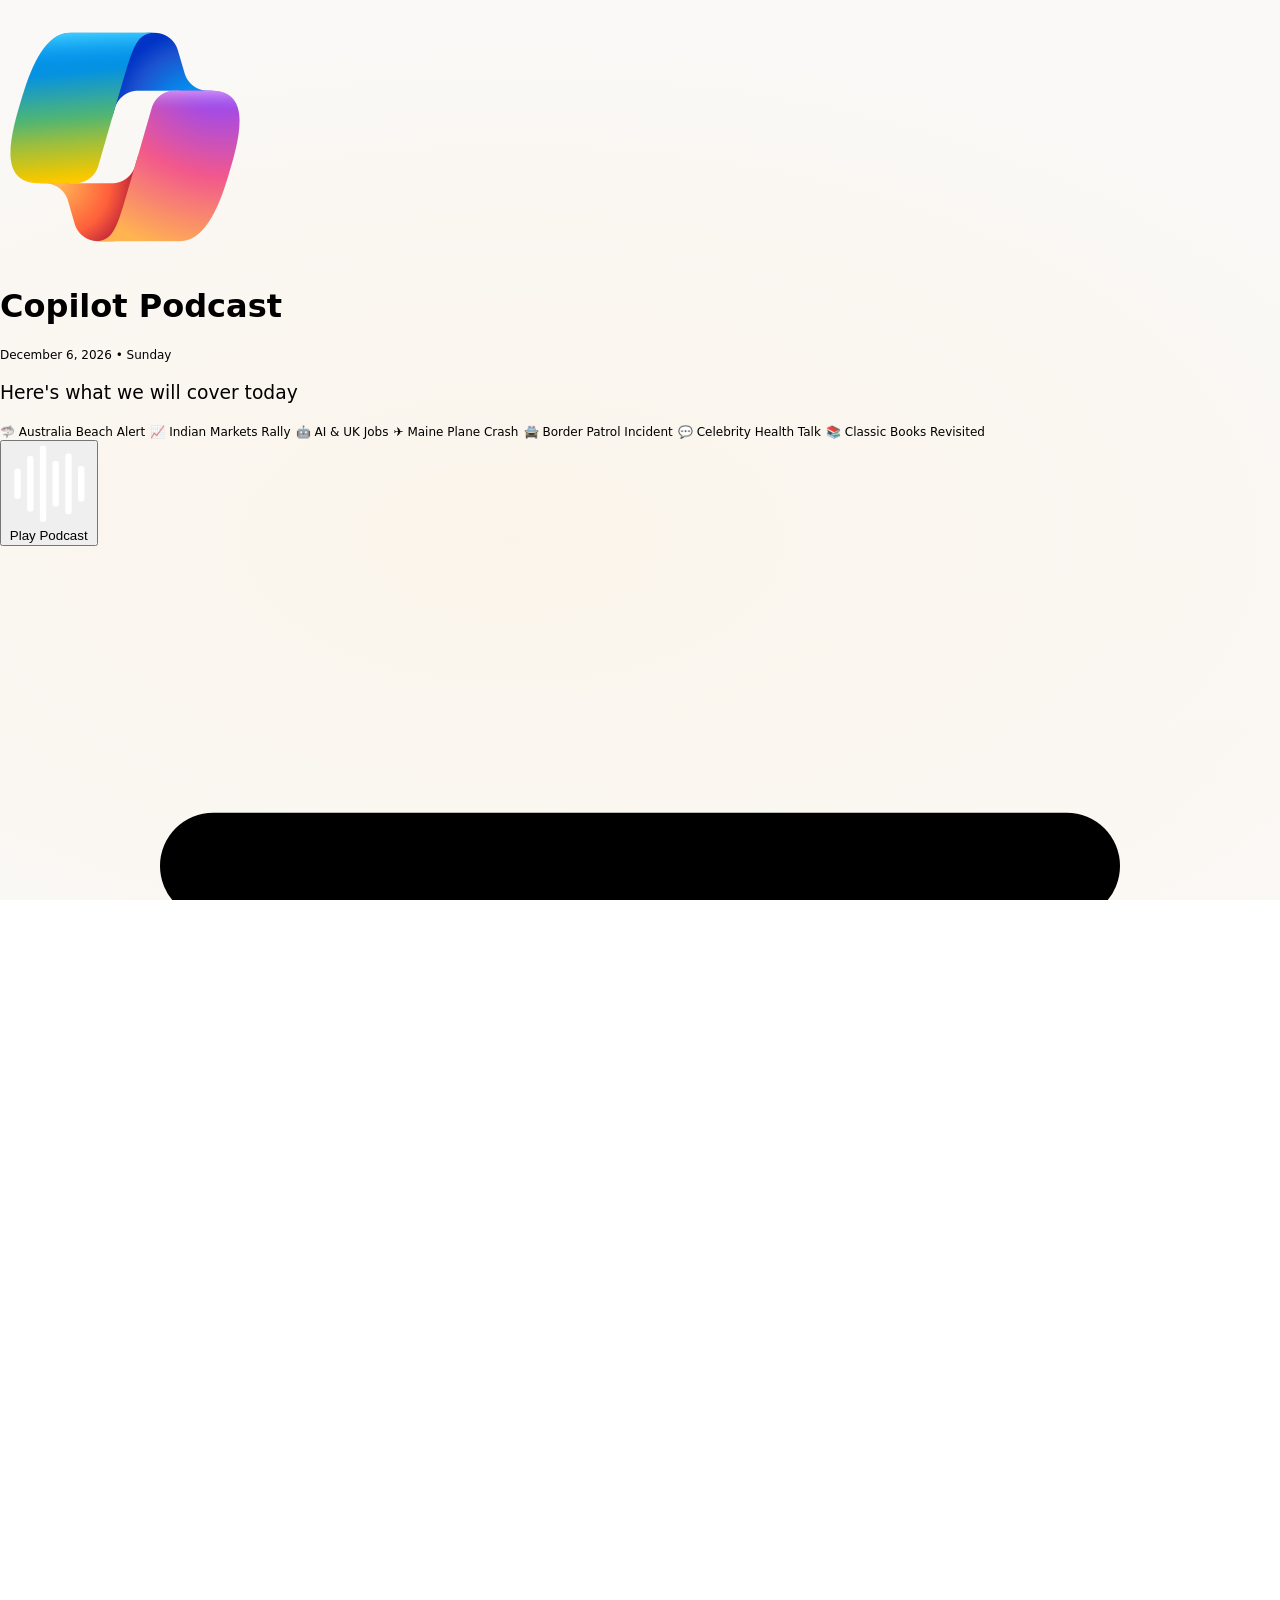
==== commit 2d50d56f: "Update tab3 and play button icons to sound wave style" ====
--- a/podcast-mobile.html
+++ b/podcast-mobile.html
@@ -78,7 +78,7 @@
       <div class="flex-1 flex flex-col items-center justify-center text-center">
         <!-- Logo -->
         <div class="mb-4">
-          <div class="w-16 h-16 rounded-2xl overflow-hidden flex items-center justify-center mx-auto">
+          <div class="w-24 h-24 rounded-2xl overflow-hidden flex items-center justify-center mx-auto">
             <img src="assets/Microsoft_Copilot_Icon.svg.png" alt="Copilot" class="w-full h-full object-cover">
           </div>
         </div>
@@ -110,8 +110,13 @@
       <!-- Start Button -->
       <div class="w-full max-w-sm mx-auto mt-8 mb-6">
         <button id="startBtn" class="w-full py-4 rounded-4xl bg-foreground-800 text-white text-base-medium shadow-sm hover:shadow-md active:scale-95 flex items-center justify-center gap-2 transition-all">
-          <svg class="w-5 h-5" fill="none" stroke="currentColor" stroke-width="2" viewBox="0 0 24 24">
-            <path stroke-linecap="round" stroke-linejoin="round" d="M5 3l14 9-14 9V3z"/>
+          <svg class="w-5 h-5" fill="white" viewBox="0 0 512 512">
+            <rect x="40" y="160" width="40" height="192" rx="20"/>
+            <rect x="120" y="80" width="40" height="352" rx="20"/>
+            <rect x="200" y="16" width="40" height="480" rx="20"/>
+            <rect x="280" y="112" width="40" height="288" rx="20"/>
+            <rect x="360" y="64" width="40" height="384" rx="20"/>
+            <rect x="440" y="144" width="40" height="224" rx="20"/>
           </svg>
           Play Podcast
         </button>
@@ -149,12 +154,12 @@
             <div class="nav-tab flex-1 py-2.5 rounded-full bg-background-200 shadow-sm text-foreground-800 flex justify-center cursor-default">
               <svg class="w-5 h-5" fill="currentColor" viewBox="0 0 512 512">
                 <!-- Sound wave bars -->
-                <rect x="56" y="176" width="24" height="160" rx="12"/>
-                <rect x="136" y="96" width="24" height="320" rx="12"/>
-                <rect x="216" y="56" width="24" height="400" rx="12"/>
-                <rect x="296" y="96" width="24" height="320" rx="12"/>
-                <rect x="376" y="136" width="24" height="240" rx="12"/>
-                <rect x="432" y="196" width="24" height="120" rx="12"/>
+                <rect x="40" y="160" width="40" height="192" rx="20"/>
+                <rect x="120" y="80" width="40" height="352" rx="20"/>
+                <rect x="200" y="16" width="40" height="480" rx="20"/>
+                <rect x="280" y="112" width="40" height="288" rx="20"/>
+                <rect x="360" y="64" width="40" height="384" rx="20"/>
+                <rect x="440" y="144" width="40" height="224" rx="20"/>
               </svg>
             </div>
           </div>
@@ -281,7 +286,7 @@
     <div class="px-4 pt-3 pb-2">
       <!-- Mini Player Info -->
       <div class="flex items-center gap-3 mb-3">
-        <div id="miniThumbnail" class="w-10 h-10 rounded-lg overflow-hidden flex-shrink-0 shadow-sm">
+        <div id="miniThumbnail" class="w-10 h-10 rounded-lg bg-gray-200 overflow-hidden flex-shrink-0 shadow-sm">
           <!-- Initialized by JS -->
         </div>
         <div class="flex-1 min-w-0">
@@ -547,7 +552,7 @@
         const miniCategory = document.getElementById('miniCategory');
         
         if (miniThumbnail) {
-          miniThumbnail.className = `w-10 h-10 rounded-lg bg-gradient-to-br ${episode.gradient} overflow-hidden flex-shrink-0 shadow-sm`;
+          miniThumbnail.className = `w-10 h-10 rounded-lg bg-gray-200 overflow-hidden flex-shrink-0 shadow-sm`;
           miniThumbnail.innerHTML = `<img src="${episode.thumbnail || episode.image}" alt="" class="w-full h-full object-cover">`;
         }
         if (miniTitle) miniTitle.textContent = episode.title;
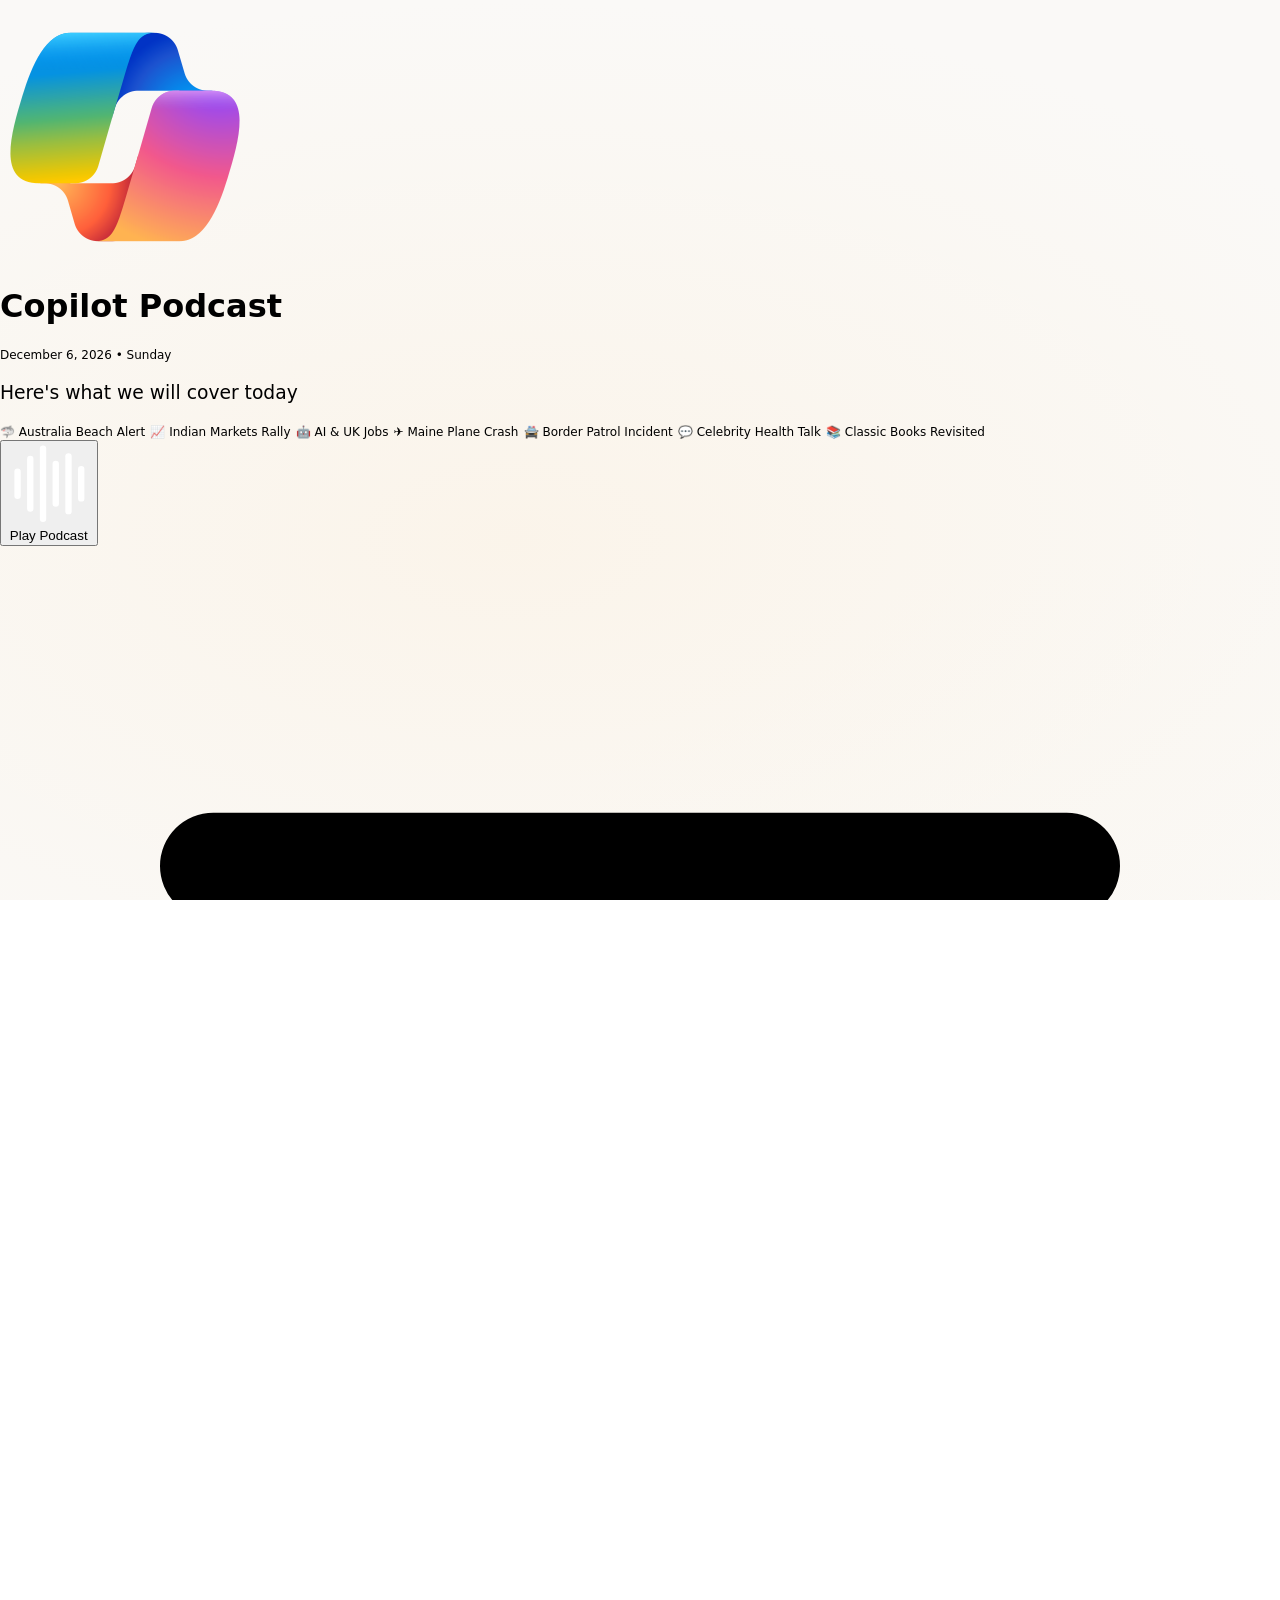
==== commit fca4910c: "Fix toast icon rotation direction" ====
--- a/podcast-mobile.html
+++ b/podcast-mobile.html
@@ -1815,7 +1815,7 @@
     
     @keyframes spin {
       from { transform: rotate(0deg); }
-      to { transform: rotate(360deg); }
+      to { transform: rotate(-360deg); }
     }
   </style>
 
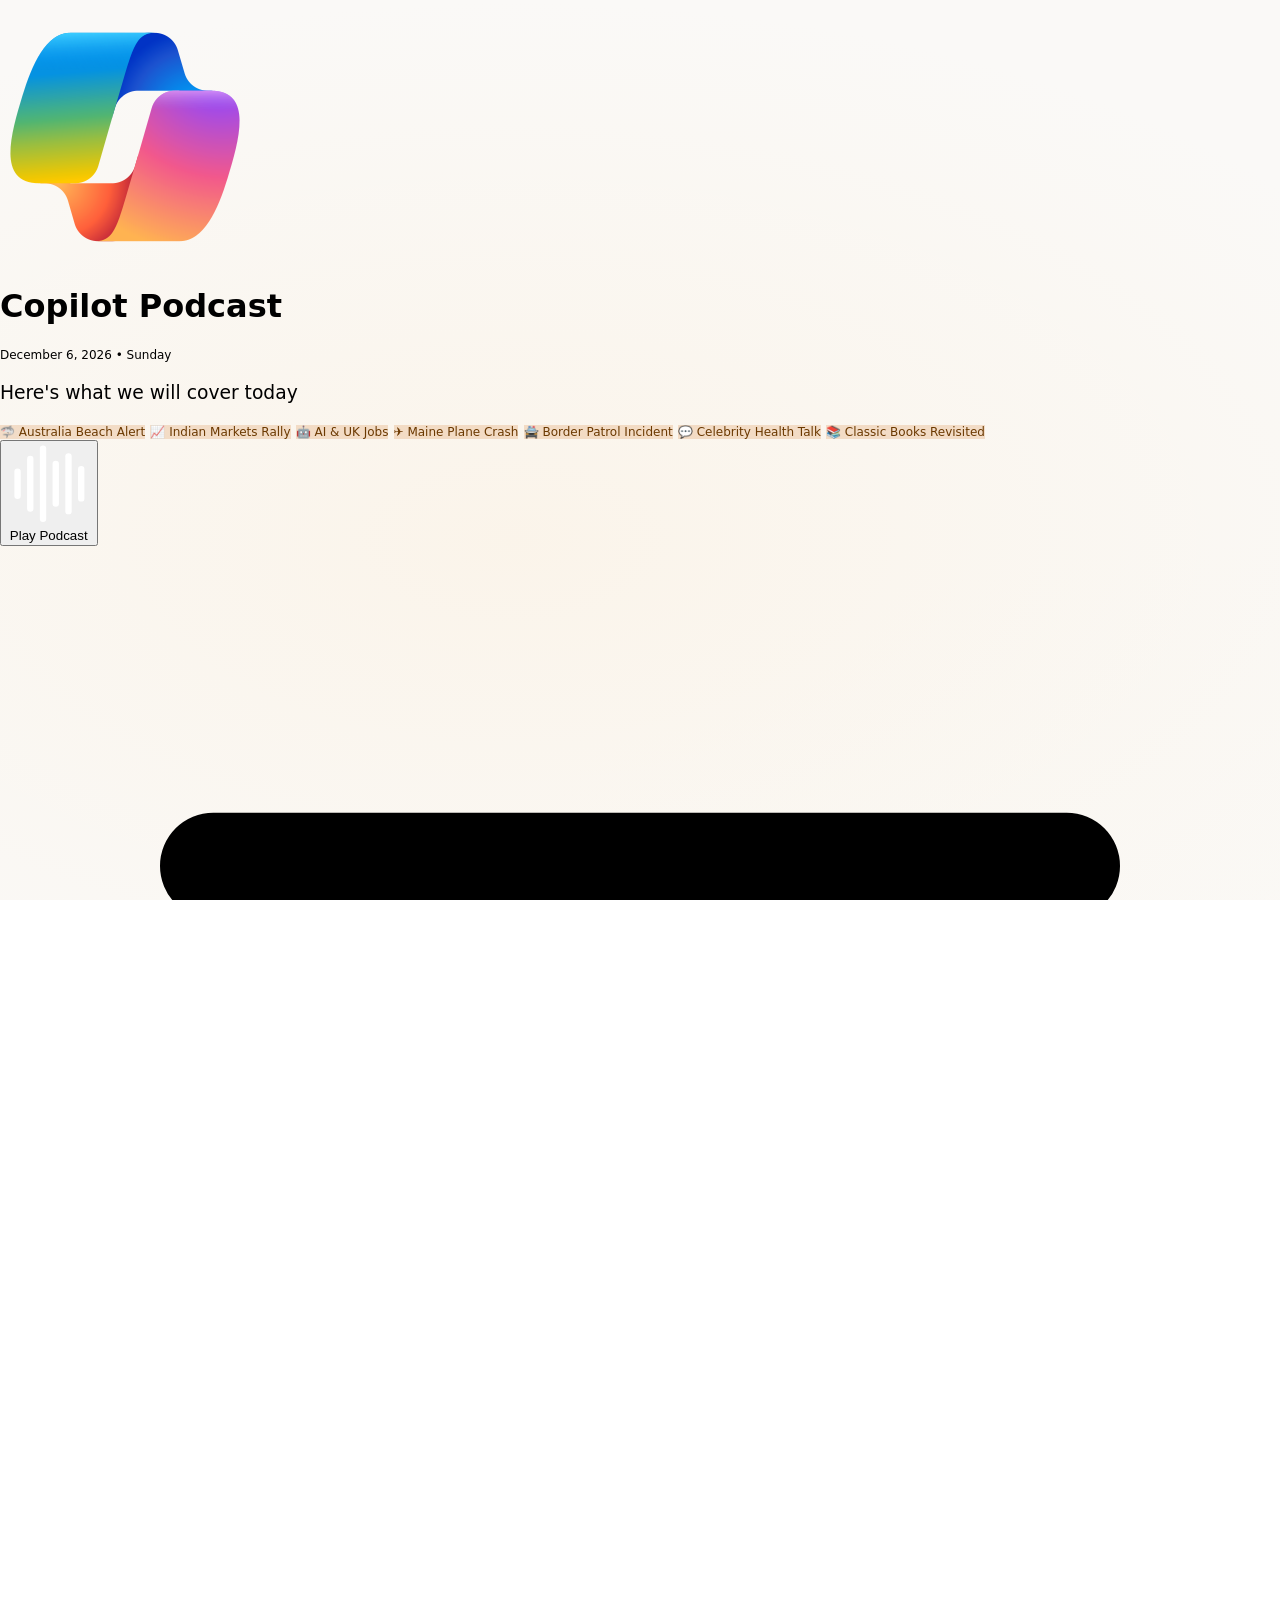
==== commit bcbd614d: "Remove fictional content - keep only 26 real audio episodes" ====
--- a/podcast-mobile.html
+++ b/podcast-mobile.html
@@ -96,13 +96,13 @@
           <h3 class="text-sm-medium text-foreground-600 mb-4">Here's what we will cover today</h3>
           
           <div class="flex flex-wrap gap-2 justify-center">
-            <span class="topic-tag px-3 py-1.5 rounded-xl bg-cyan-100 text-cyan-700 text-xs font-normal" style="animation-delay: 0.1s;">🦈 Australia Beach Alert</span>
-            <span class="topic-tag px-3 py-1.5 rounded-xl bg-green-100 text-green-700 text-xs font-normal" style="animation-delay: 0.2s;">📈 Indian Markets Rally</span>
-            <span class="topic-tag px-3 py-1.5 rounded-xl bg-purple-100 text-purple-700 text-xs font-normal" style="animation-delay: 0.3s;">🤖 AI & UK Jobs</span>
-            <span class="topic-tag px-3 py-1.5 rounded-xl bg-red-100 text-red-700 text-xs font-normal" style="animation-delay: 0.4s;">✈️ Maine Plane Crash</span>
-            <span class="topic-tag px-3 py-1.5 rounded-xl bg-amber-100 text-amber-700 text-xs font-normal" style="animation-delay: 0.5s;">🚔 Border Patrol Incident</span>
-            <span class="topic-tag px-3 py-1.5 rounded-xl bg-pink-100 text-pink-700 text-xs font-normal" style="animation-delay: 0.6s;">💬 Celebrity Health Talk</span>
-            <span class="topic-tag px-3 py-1.5 rounded-xl bg-teal-100 text-teal-700 text-xs font-normal" style="animation-delay: 0.7s;">📚 Classic Books Revisited</span>
+            <span class="topic-tag px-3 py-1.5 rounded-xl text-xs font-semibold" style="animation-delay: 0.1s; background-color: rgba(224, 158, 102, 0.3); color: #6B3900;">🦈 Australia Beach Alert</span>
+            <span class="topic-tag px-3 py-1.5 rounded-xl text-xs font-semibold" style="animation-delay: 0.2s; background-color: rgba(224, 158, 102, 0.3); color: #6B3900;">📈 Indian Markets Rally</span>
+            <span class="topic-tag px-3 py-1.5 rounded-xl text-xs font-semibold" style="animation-delay: 0.3s; background-color: rgba(224, 158, 102, 0.3); color: #6B3900;">🤖 AI & UK Jobs</span>
+            <span class="topic-tag px-3 py-1.5 rounded-xl text-xs font-semibold" style="animation-delay: 0.4s; background-color: rgba(224, 158, 102, 0.3); color: #6B3900;">✈️ Maine Plane Crash</span>
+            <span class="topic-tag px-3 py-1.5 rounded-xl text-xs font-semibold" style="animation-delay: 0.5s; background-color: rgba(224, 158, 102, 0.3); color: #6B3900;">🚔 Border Patrol Incident</span>
+            <span class="topic-tag px-3 py-1.5 rounded-xl text-xs font-semibold" style="animation-delay: 0.6s; background-color: rgba(224, 158, 102, 0.3); color: #6B3900;">💬 Celebrity Health Talk</span>
+            <span class="topic-tag px-3 py-1.5 rounded-xl text-xs font-semibold" style="animation-delay: 0.7s; background-color: rgba(224, 158, 102, 0.3); color: #6B3900;">📚 Classic Books Revisited</span>
           </div>
         </div>
       </div>
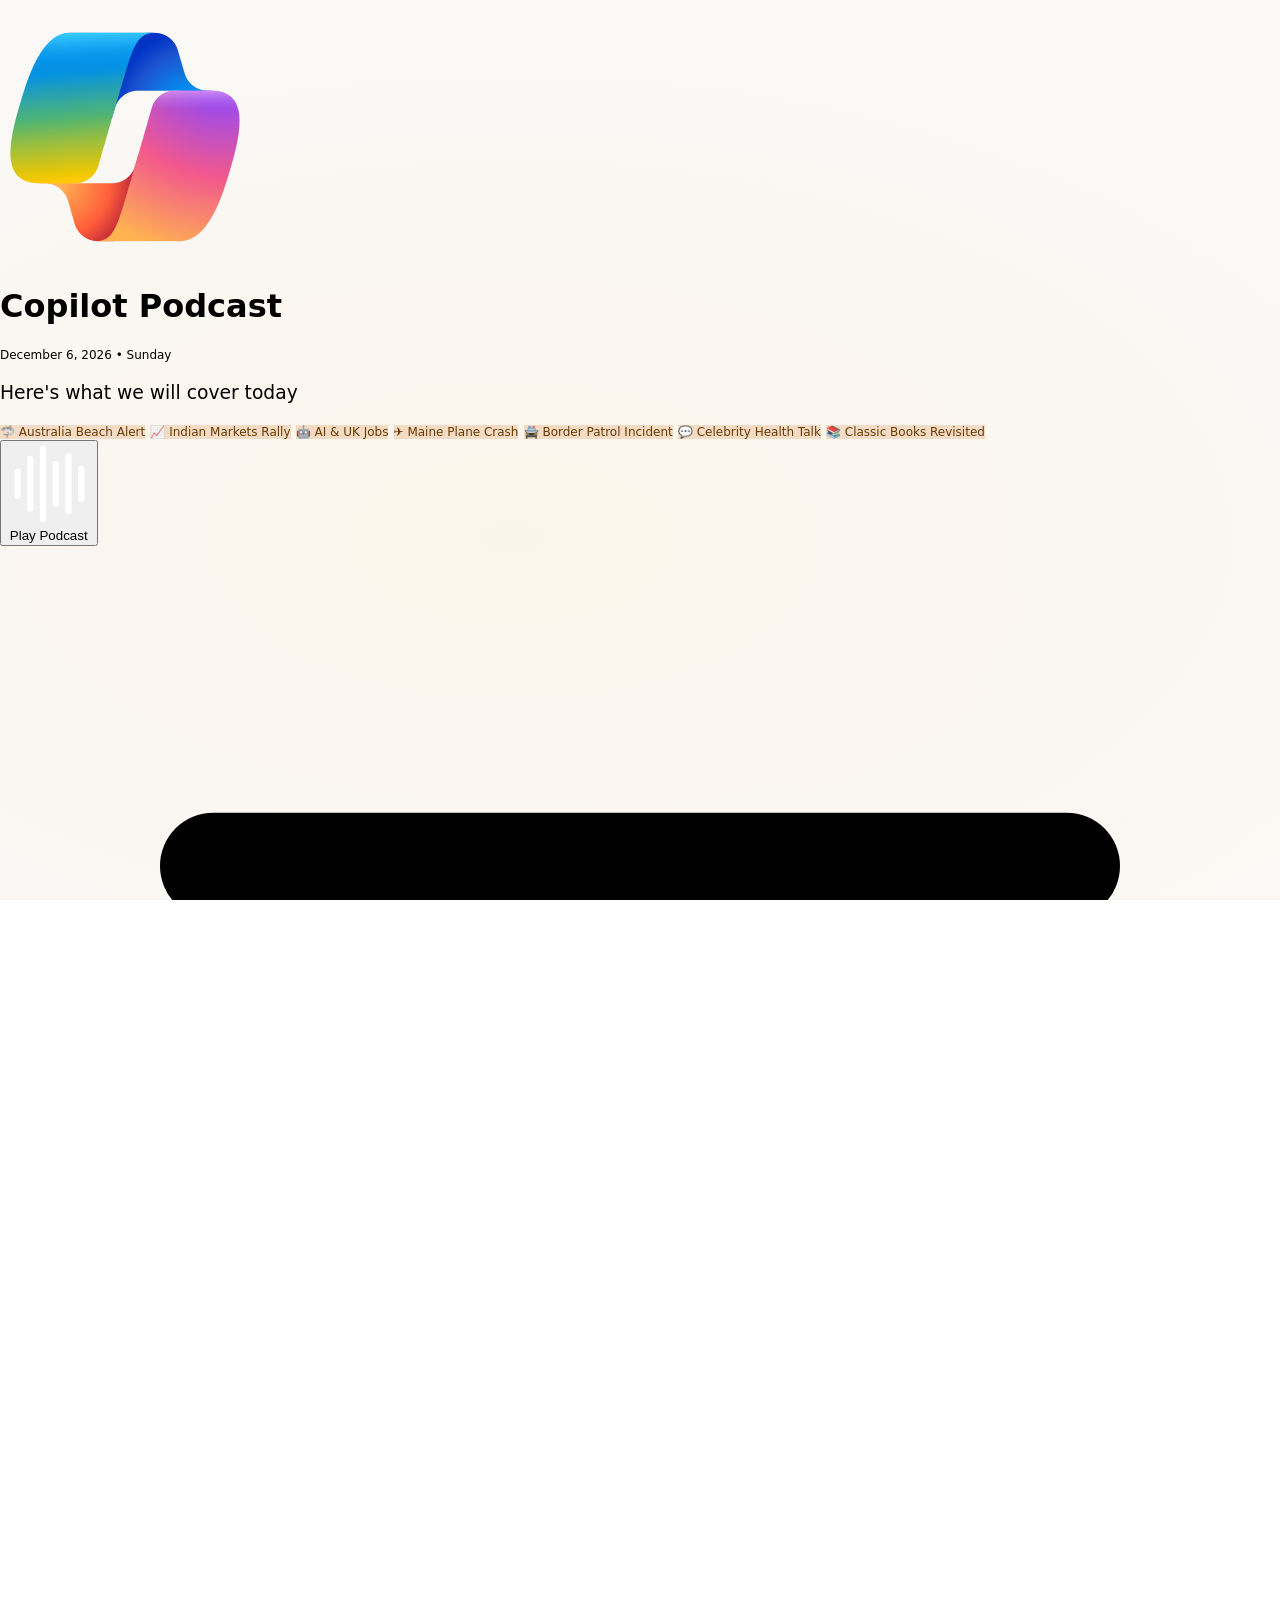
==== commit 62cd10da: "Change initial load to 8 items, subsequent loads to 6 items" ====
--- a/podcast-mobile.html
+++ b/podcast-mobile.html
@@ -1308,9 +1308,9 @@
         this.loadMoreIndicator = document.getElementById('loadMoreIndicator');
         this.mainContent = document.querySelector('main');
         this.batchIndex = 0;
-        this.maxBatches = 3;
         this.isLoading = false;
-        this.batchSize = 10;
+        this.initialBatchSize = 8;  // 首次加载8条
+        this.batchSize = 6;         // 后续每次刷新6条
         
         // Render initial items (index 1-10, since 0 is currently playing)
         this.renderInitialItems();
@@ -1318,8 +1318,8 @@
       }
       
       renderInitialItems() {
-        // Get initial batch (items 1-10 from PODCAST_PLAYLIST)
-        const initialItems = PODCAST_PLAYLIST.slice(1, 11);
+        // Get initial batch (items 1-8 from PODCAST_PLAYLIST, since 0 is currently playing)
+        const initialItems = PODCAST_PLAYLIST.slice(1, 1 + this.initialBatchSize);
         initialItems.forEach(item => {
           const feedItem = this.createFeedItem(item);
           this.feedList.appendChild(feedItem);
@@ -1335,16 +1335,21 @@
       }
       
       getBatch(index) {
-        // Batch 0: items 11-20, Batch 1: items 21-30, Batch 2: items 31-40
-        const startIndex = 11 + (index * this.batchSize);
+        // 首次加载8条后，后续每次加载6条
+        const startIndex = 1 + this.initialBatchSize + (index * this.batchSize);
         const endIndex = startIndex + this.batchSize;
         return PODCAST_PLAYLIST.slice(startIndex, endIndex);
+      }
+      
+      hasMoreItems() {
+        const nextStartIndex = 1 + this.initialBatchSize + (this.batchIndex * this.batchSize);
+        return nextStartIndex < PODCAST_PLAYLIST.length;
       }
       
       bindEvents() {
         // Use Intersection Observer for infinite scroll
         const observer = new IntersectionObserver((entries) => {
-          if (entries[0].isIntersecting && !this.isLoading && this.batchIndex < this.maxBatches) {
+          if (entries[0].isIntersecting && !this.isLoading && this.hasMoreItems()) {
             this.loadMore();
           }
         }, { threshold: 0.5 });
@@ -1353,7 +1358,7 @@
       }
       
       loadMore() {
-        if (this.batchIndex >= this.maxBatches) {
+        if (!this.hasMoreItems()) {
           this.loadMoreIndicator.innerHTML = '<span class="text-xs text-foreground-450">You are all caught up!</span>';
           return;
         }
@@ -1401,7 +1406,7 @@
           this.batchIndex++;
           this.isLoading = false;
           
-          if (this.batchIndex >= this.maxBatches) {
+          if (!this.hasMoreItems()) {
             this.loadMoreIndicator.innerHTML = '<span class="text-xs text-foreground-450">You are all caught up!</span>';
           }
         }, 800);
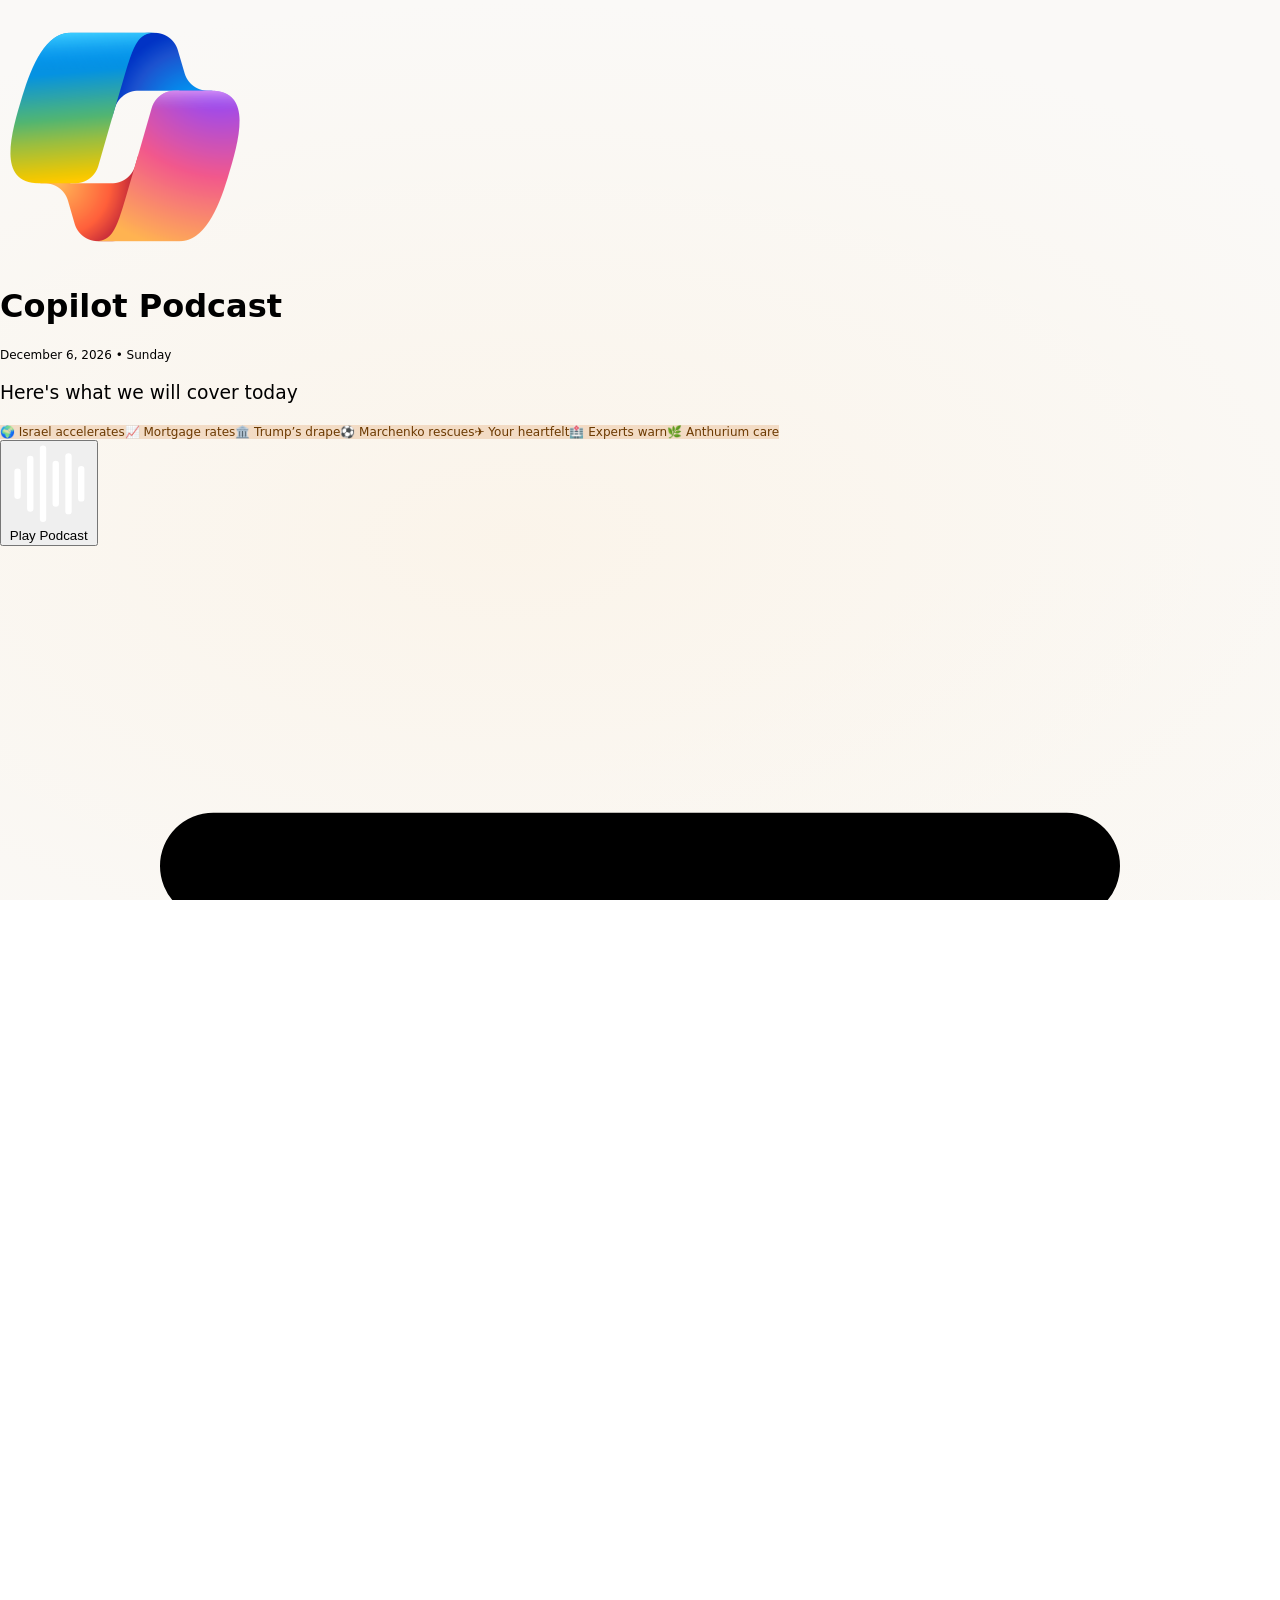
==== commit 38b4b5da: "Replace static data with real API podcasts, MSN publisher info, OG images, duration prefetch, source" ====
--- a/podcast-mobile.html
+++ b/podcast-mobile.html
@@ -1,1845 +1,2050 @@
-<!DOCTYPE html>
-<html lang="en">
-<head>
-  <meta charset="UTF-8">
-  <meta name="viewport" content="width=device-width, initial-scale=1.0, maximum-scale=1.0, user-scalable=no">
-  <title>Copilot Podcast</title>
-  <!-- Load playlist data -->
-  <script src="podcast-data.js"></script>
-  <script src="article-content.js"></script>
-  <script src="https://cdn.tailwindcss.com"></script>
-  <script>
-    tailwind.config = {
-      darkMode: 'class',
-      theme: {
-        extend: {
-          colors: {
-            foreground: {
-              100: 'var(--foreground-100)',
-              200: 'var(--foreground-200)',
-              250: 'var(--foreground-250)',
-              300: 'var(--foreground-300)',
-              450: 'var(--foreground-450)',
-              550: 'var(--foreground-550)',
-              600: 'var(--foreground-600)',
-              700: 'var(--foreground-700)',
-              800: 'var(--foreground-800)',
-              900: 'var(--foreground-900)',
-            },
-            background: {
-              100: 'var(--background-100)',
-              150: 'var(--background-150)',
-              200: 'var(--background-200)',
-              250: 'var(--background-250)',
-              300: 'var(--background-300)',
-            },
-            accent: {
-              200: 'var(--accent-200)',
-              250: 'var(--accent-250)',
-              300: 'var(--accent-300)',
-              400: 'var(--accent-400)',
-              500: 'var(--accent-500)',
-              550: 'var(--accent-550)',
-              600: 'var(--accent-600)',
-            },
-            muted: {
-              200: 'var(--muted-200)',
-              300: 'var(--muted-300)',
-            },
-            stroke: {
-              300: 'var(--stroke-300)',
-              450: 'var(--stroke-450)',
-            },
-          },
-          borderRadius: {
-            '3xl': '1.25rem',
-            '4xl': '1.5rem',
-            '5xl': '1.75rem',
-            '6xl': '2rem',
-          },
-        },
-      },
-    }
-  </script>
-  <!-- External Stylesheet -->
-  <link rel="stylesheet" href="podcast-mobile.css">
-  <style>
-    /* Any page-specific overrides can go here */
-
-  </style>
-</head>
-<body class="text-foreground-800 min-h-screen no-scroll">
-  
-  <!-- Welcome Page -->
-  <div id="welcomePage" class="welcome-page">
-    <div class="flex-1 flex flex-col px-6 safe-top">
-      
-      <!-- Header & Welcome - Centered -->
-      <div class="flex-1 flex flex-col items-center justify-center text-center">
-        <!-- Logo -->
-        <div class="mb-4">
-          <div class="w-24 h-24 rounded-2xl overflow-hidden flex items-center justify-center mx-auto">
-            <img src="assets/Microsoft_Copilot_Icon.svg.png" alt="Copilot" class="w-full h-full object-cover">
-          </div>
-        </div>
-        
-        <!-- Title -->
-        <h1 class="text-3xl font-semibold text-foreground-800 mb-2">Copilot Podcast</h1>
-
-        <!-- Welcome Message -->
-        <div class="mb-8">
-          <p id="currentDate" class="text-foreground-800 text-xs"></p>
-        </div>
-
-        <!-- Today's Topics -->
-        <div class="w-full max-w-sm">
-          <h3 class="text-sm-medium text-foreground-600 mb-4">Here's what we will cover today</h3>
-          
-          <div class="flex flex-wrap gap-2 justify-center">
-            <span class="topic-tag px-3 py-1.5 rounded-xl text-xs font-semibold" style="animation-delay: 0.1s; background-color: rgba(224, 158, 102, 0.3); color: #6B3900;">🦈 Australia Beach Alert</span>
-            <span class="topic-tag px-3 py-1.5 rounded-xl text-xs font-semibold" style="animation-delay: 0.2s; background-color: rgba(224, 158, 102, 0.3); color: #6B3900;">📈 Indian Markets Rally</span>
-            <span class="topic-tag px-3 py-1.5 rounded-xl text-xs font-semibold" style="animation-delay: 0.3s; background-color: rgba(224, 158, 102, 0.3); color: #6B3900;">🤖 AI & UK Jobs</span>
-            <span class="topic-tag px-3 py-1.5 rounded-xl text-xs font-semibold" style="animation-delay: 0.4s; background-color: rgba(224, 158, 102, 0.3); color: #6B3900;">✈️ Maine Plane Crash</span>
-            <span class="topic-tag px-3 py-1.5 rounded-xl text-xs font-semibold" style="animation-delay: 0.5s; background-color: rgba(224, 158, 102, 0.3); color: #6B3900;">🚔 Border Patrol Incident</span>
-            <span class="topic-tag px-3 py-1.5 rounded-xl text-xs font-semibold" style="animation-delay: 0.6s; background-color: rgba(224, 158, 102, 0.3); color: #6B3900;">💬 Celebrity Health Talk</span>
-            <span class="topic-tag px-3 py-1.5 rounded-xl text-xs font-semibold" style="animation-delay: 0.7s; background-color: rgba(224, 158, 102, 0.3); color: #6B3900;">📚 Classic Books Revisited</span>
-          </div>
-        </div>
-      </div>
-
-      <!-- Start Button -->
-      <div class="w-full max-w-sm mx-auto mt-8 mb-6">
-        <button id="startBtn" class="w-full py-4 rounded-4xl bg-foreground-800 text-white text-base-medium shadow-sm hover:shadow-md active:scale-95 flex items-center justify-center gap-2 transition-all">
-          <svg class="w-5 h-5" fill="white" viewBox="0 0 512 512">
-            <rect x="40" y="160" width="40" height="192" rx="20"/>
-            <rect x="120" y="80" width="40" height="352" rx="20"/>
-            <rect x="200" y="16" width="40" height="480" rx="20"/>
-            <rect x="280" y="112" width="40" height="288" rx="20"/>
-            <rect x="360" y="64" width="40" height="384" rx="20"/>
-            <rect x="440" y="144" width="40" height="224" rx="20"/>
-          </svg>
-          Play Podcast
-        </button>
-      </div>
-
-      <!-- Bottom Navigation Bar -->
-      <div class="pb-4 safe-bottom">
-        <!-- Navigation Icons -->
-        <div class="flex items-center justify-between gap-3">
-          <!-- Menu Button - Separate Circle -->
-          <div class="nav-btn p-3 bg-background-100 rounded-full shadow-sm text-foreground-800 cursor-default">
-            <svg class="w-6 h-6" fill="none" stroke="currentColor" viewBox="0 0 24 24">
-              <path stroke-linecap="round" stroke-linejoin="round" stroke-width="2" d="M4 6h16M4 12h16M4 18h16"/>
-            </svg>
-          </div>
-          
-          <!-- Center Tab Group - 3 tabs in one pill -->
-          <div class="flex-1 flex items-center bg-background-100 rounded-full p-1.5 shadow-sm">
-            <!-- Home -->
-            <div class="nav-tab flex-1 py-2.5 rounded-full text-foreground-450 flex justify-center cursor-default">
-              <svg class="w-5 h-5" fill="none" stroke="currentColor" viewBox="0 0 24 24">
-                <path stroke-linecap="round" stroke-linejoin="round" stroke-width="2" d="M3 12l2-2m0 0l7-7 7 7M5 10v10a1 1 0 001 1h3m10-11l2 2m-2-2v10a1 1 0 01-1 1h-3m-6 0a1 1 0 001-1v-4a1 1 0 011-1h2a1 1 0 011 1v4a1 1 0 001 1m-6 0h6"/>
-              </svg>
-            </div>
-            
-            <!-- Compass / Discover -->
-            <div class="nav-tab flex-1 py-2.5 rounded-full text-foreground-450 flex justify-center cursor-default">
-              <svg class="w-5 h-5" fill="none" stroke="currentColor" viewBox="0 0 24 24">
-                <circle cx="12" cy="12" r="10" stroke-width="2"/>
-                <polygon points="16.24 7.76 14.12 14.12 7.76 16.24 9.88 9.88 16.24 7.76" fill="currentColor"/>
-              </svg>
-            </div>
-            
-            <!-- Podcast - Tab 3 (Selected) -->
-            <div class="nav-tab flex-1 py-2.5 rounded-full bg-background-200 shadow-sm text-foreground-800 flex justify-center cursor-default">
-              <svg class="w-5 h-5" fill="currentColor" viewBox="0 0 512 512">
-                <!-- Sound wave bars -->
-                <rect x="40" y="160" width="40" height="192" rx="20"/>
-                <rect x="120" y="80" width="40" height="352" rx="20"/>
-                <rect x="200" y="16" width="40" height="480" rx="20"/>
-                <rect x="280" y="112" width="40" height="288" rx="20"/>
-                <rect x="360" y="64" width="40" height="384" rx="20"/>
-                <rect x="440" y="144" width="40" height="224" rx="20"/>
-              </svg>
-            </div>
-          </div>
-          
-          <!-- New/Edit Button - Separate Circle -->
-          <div class="nav-btn p-3 bg-background-100 rounded-full shadow-sm text-foreground-800 cursor-default">
-            <svg class="w-6 h-6" fill="none" stroke="currentColor" viewBox="0 0 24 24">
-              <path stroke-linecap="round" stroke-linejoin="round" stroke-width="2" d="M11 5H6a2 2 0 00-2 2v11a2 2 0 002 2h11a2 2 0 002-2v-5m-1.414-9.414a2 2 0 112.828 2.828L11.828 15H9v-2.828l8.586-8.586z"/>
-            </svg>
-          </div>
-        </div>
-      </div>
-    </div>
-  </div>
-
-  <!-- Main App Container -->
-  <div id="mainApp" class="main-app min-h-screen flex flex-col">
-    
-    <!-- Header -->
-    <header class="sticky top-0 z-50 safe-top">
-      <div class="px-4 py-3 flex items-center justify-between">
-        <div class="flex items-center gap-2">
-          <div class="w-8 h-8 rounded-xl overflow-hidden flex items-center justify-center">
-            <img src="assets/Microsoft_Copilot_Icon.svg.png" alt="Copilot" class="w-full h-full object-cover">
-          </div>
-          <h1 class="text-lg-medium text-foreground-800">Copilot Podcast</h1>
-        </div>
-        <button id="closeAppBtn" class="p-2 bg-background-100 rounded-full shadow-sm text-foreground-800 active:scale-95 transition-all">
-          <svg class="w-6 h-6" fill="none" stroke="currentColor" viewBox="0 0 24 24">
-            <path stroke-linecap="round" stroke-linejoin="round" stroke-width="2" d="M6 18L18 6M6 6l12 12"/>
-          </svg>
-        </button>
-      </div>
-    </header>
-
-    <!-- Main Content -->
-    <main class="flex-1 overflow-y-auto hide-scrollbar pb-32">
-    
-    <!-- Completed Episodes Section -->
-    <section id="completedSection" class="completed-section px-4 pt-2">
-      <div class="flex items-center justify-between mb-3">
-        <span class="text-md-medium text-foreground-800">Completed</span>
-        <button id="toggleCompletedBtn" class="text-xs text-accent-550 hidden">
-          Show more
-        </button>
-      </div>
-      <div id="completedList" class="space-y-2 mb-4 completed-collapsed">
-        <!-- Completed items will be inserted here -->
-      </div>
-    </section>
-
-    <!-- Now Playing Section (Queue Item Style) -->
-    <section class="px-4 pt-2 pb-4">
-      <div class="flex items-center gap-2 mb-3">
-        <div class="sound-wave-indicator flex items-end gap-[2px] h-3">
-          <span class="wave-bar w-[3px] bg-accent-500 rounded-full"></span>
-          <span class="wave-bar w-[3px] bg-accent-500 rounded-full"></span>
-          <span class="wave-bar w-[3px] bg-accent-500 rounded-full"></span>
-        </div>
-        <span class="text-xs-medium text-accent-550">Now Playing</span>
-      </div>
-      
-      <div id="playerCard" class="now-playing-card bg-background-100 rounded-2xl overflow-hidden shadow-sm">
-        <div id="playerContent" class="player-content">
-          <!-- Episode Info Row -->
-          <div class="flex gap-3 p-3">
-            <!-- Thumbnail -->
-            <div id="playerThumbnail" class="flex-shrink-0 w-[70px] h-[70px] rounded-xl overflow-hidden shadow-sm">
-              <!-- Initialized by JS -->
-            </div>
-            
-            <!-- Info -->
-            <div class="flex-1 min-w-0">
-              <h2 id="playerTitle" class="text-sm-medium text-foreground-800 line-clamp-2 mb-1"></h2>
-              <div class="flex items-center gap-2 text-xs text-foreground-450">
-                <span id="playerCategory" class="px-1.5 py-0.5 rounded bg-muted-200 text-foreground-550 text-2xs"></span>
-                <span>•</span>
-                <span id="playerDuration"></span>
-              </div>
-            </div>
-          </div>
-          
-          <!-- Source Articles -->
-          <div id="playerSources" class="border-t border-foreground-200 px-3 py-3">
-            <!-- Initialized by JS -->
-          </div>
-        </div>
-      </div>
-    </section>
-
-    <!-- Feed Section -->
-    <section class="px-4 pb-8">
-      <div class="flex items-center justify-between mb-4">
-        <h3 class="text-md-medium text-foreground-800">Up Next</h3>
-        <span class="text-xs text-foreground-450 flex items-center gap-1">
-          <svg class="w-3 h-3" fill="none" stroke="currentColor" stroke-width="2" viewBox="0 0 24 24">
-            <path stroke-linecap="round" stroke-linejoin="round" d="M18 12H6m0 0l4-4m-4 4l4 4M3 5v14"/>
-          </svg>
-          Swipe to remove
-        </span>
-      </div>
-
-      <!-- Feed List - Dynamically rendered from podcast-data.js -->
-      <div class="space-y-3" id="feedList">
-        <!-- Items will be rendered by JavaScript -->
-      </div>
-
-      <!-- Load More Indicator -->
-      <div id="loadMoreIndicator" class="mt-6 flex flex-col items-center gap-2 py-4 mb-32">
-        <div class="flex gap-1">
-          <div class="w-2 h-2 rounded-full bg-foreground-300 animate-bounce" style="animation-delay: 0ms;"></div>
-          <div class="w-2 h-2 rounded-full bg-foreground-300 animate-bounce" style="animation-delay: 150ms;"></div>
-          <div class="w-2 h-2 rounded-full bg-foreground-300 animate-bounce" style="animation-delay: 300ms;"></div>
-        </div>
-        <span class="text-xs text-foreground-450">Loading more podcasts...</span>
-      </div>
-    </section>
-
-    </main>
-  </div>
-  
-  <!-- Fixed Bottom Control Bar (outside mainApp for proper fixed positioning) -->
-  <div id="controlBar" class="control-bar fixed bottom-0 left-0 right-0 border-t border-foreground-200 safe-bottom z-50">
-    <div class="px-4 pt-3 pb-2">
-      <!-- Mini Player Info -->
-      <div class="flex items-center gap-3 mb-3">
-        <div id="miniThumbnail" class="w-10 h-10 rounded-lg bg-gray-200 overflow-hidden flex-shrink-0 shadow-sm">
-          <!-- Initialized by JS -->
-        </div>
-        <div class="flex-1 min-w-0">
-          <p id="miniTitle" class="text-sm-medium text-foreground-800 line-clamp-1"></p>
-          <p id="miniCategory" class="text-2xs text-foreground-800"></p>
-        </div>
-      </div>
-      
-      <!-- Progress Bar -->
-      <div class="mb-3">
-        <input type="range" class="audio-progress" value="0" min="0" max="100">
-        <div class="flex justify-between mt-1">
-          <span id="currentTime" class="text-2xs text-foreground-800">0:00</span>
-          <span id="totalTime" class="text-2xs text-foreground-800">--:--</span>
-        </div>
-      </div>
-      
-      <!-- Playback Controls -->
-      <div class="flex items-center justify-center gap-8">
-        <button id="prevBtn" class="p-2 text-foreground-800 active:scale-95 transition-all disabled:opacity-30 disabled:cursor-not-allowed" disabled>
-          <svg class="w-7 h-7" fill="currentColor" viewBox="0 0 24 24">
-            <path d="M12.066 11.2a1 1 0 000 1.6l5.334 4A1 1 0 0019 16V8a1 1 0 00-1.6-.8l-5.333 4zM4.066 11.2a1 1 0 000 1.6l5.334 4A1 1 0 0011 16V8a1 1 0 00-1.6-.8l-5.334 4z"/>
-          </svg>
-        </button>
-        <button id="playBtn" class="w-16 h-16 rounded-full bg-foreground-800 flex items-center justify-center shadow-lg active:scale-95 transition-transform">
-          <svg id="playIcon" class="w-7 h-7 text-white transition-all duration-200 ease-out" fill="currentColor" viewBox="0 0 24 24">
-            <path d="M8 5v14l11-7z"/>
-          </svg>
-        </button>
-        <button id="nextBtn" class="p-2 text-foreground-800 active:scale-95 transition-all">
-          <svg class="w-7 h-7" fill="currentColor" viewBox="0 0 24 24">
-            <path d="M11.933 12.8a1 1 0 000-1.6L6.6 7.2A1 1 0 005 8v8a1 1 0 001.6.8l5.333-4zM19.933 12.8a1 1 0 000-1.6l-5.333-4A1 1 0 0013 8v8a1 1 0 001.6.8l5.333-4z"/>
-          </svg>
-        </button>
-      </div>
-    </div>
-  </div>
-
-  <!-- Article Detail Page (Secondary Page) -->
-  <div id="articlePage" class="article-page">
-    <div class="article-container">
-      <!-- Article Header with Back Button and Publisher Info -->
-      <header class="article-header sticky top-0 z-40 bg-background-100/95 backdrop-blur-lg safe-top border-b border-foreground-200">
-        <div class="px-4 py-3 flex items-center gap-3">
-          <button id="articleBackBtn" class="p-2 -ml-2 text-foreground-600 hover:text-foreground-800 active:scale-95 transition-all">
-            <svg class="w-6 h-6" fill="none" stroke="currentColor" viewBox="0 0 24 24">
-              <path stroke-linecap="round" stroke-linejoin="round" stroke-width="2" d="M15 19l-7-7 7-7"/>
-            </svg>
-          </button>
-          <img id="articlePublisherLogo" src="" alt="" class="w-8 h-8 rounded-lg object-contain flex-shrink-0">
-          <div class="flex-1 min-w-0">
-            <p id="articlePublisherName" class="text-sm-medium text-foreground-700 line-clamp-1"></p>
-            <p id="articleMeta" class="text-2xs text-foreground-450"></p>
-          </div>
-        </div>
-      </header>
-
-      <!-- Article Content -->
-      <article class="article-content px-4 pb-60">
-        <!-- Article Title -->
-        <h1 id="articleTitle" class="text-xl-medium text-foreground-800 mt-6 mb-4"></h1>
-
-        <!-- Article Body -->
-        <div id="articleBody" class="article-body text-base text-foreground-700 leading-relaxed">
-          <!-- Content will be inserted by JS -->
-        </div>
-      </article>
-    </div>
-  </div>
-
-  <script>
-    // Welcome page transition
-    const welcomePage = document.getElementById('welcomePage');
-    const mainApp = document.getElementById('mainApp');
-    const startBtn = document.getElementById('startBtn');
-
-    const controlBar = document.getElementById('controlBar');
-    
-    startBtn.addEventListener('click', () => {
-      // Step 1: Fade out welcome page content
-      welcomePage.classList.add('fading');
-      
-      // Enable scrolling for main app
-      document.body.classList.remove('no-scroll');
-      
-      // Step 2: After fade out, hide welcome and show main app
-      setTimeout(() => {
-        welcomePage.classList.add('hidden');
-        
-        // Step 3: Show main app with slide-in animation
-        setTimeout(() => {
-          mainApp.classList.add('visible');
-          controlBar.classList.add('visible');
-          
-          // Scroll to top to show Now Playing card
-          setTimeout(() => {
-            const mainContent = document.querySelector('#mainApp main');
-            if (mainContent) {
-              mainContent.scrollTop = 0;
-            }
-            window.scrollTo(0, 0);
-            document.body.scrollTop = 0;
-            document.documentElement.scrollTop = 0;
-            
-            // Auto-play first episode after UI is ready
-            setTimeout(() => {
-              if (window.audioController && window.playerController) {
-                window.audioController.loadEpisode(window.playerController.currentEpisode);
-                window.audioController.play();
-              }
-            }, 200);
-          }, 50);
-        }, 100);
-      }, 500);
-    });
-
-    // Add animation delays to topic tags
-    document.querySelectorAll('.topic-tag').forEach((tag, index) => {
-      tag.style.animationDelay = `${0.1 + index * 0.1}s`;
-    });
-
-    // Update current date display
-    function updateCurrentDate() {
-      const now = new Date();
-      const months = ['January', 'February', 'March', 'April', 'May', 'June', 
-                      'July', 'August', 'September', 'October', 'November', 'December'];
-      const days = ['Sunday', 'Monday', 'Tuesday', 'Wednesday', 'Thursday', 'Friday', 'Saturday'];
-      
-      const month = months[now.getMonth()];
-      const day = now.getDate();
-      const year = now.getFullYear();
-      const weekday = days[now.getDay()];
-      
-      document.getElementById('currentDate').textContent = `${month} ${day}, ${year} • ${weekday}`;
-    }
-    updateCurrentDate();
-
-    // Close button - return to welcome page
-    document.getElementById('closeAppBtn')?.addEventListener('click', () => {
-      // Stop audio playback
-      if (window.audioController) {
-        window.audioController.pause();
-      }
-      
-      // Step 1: Fade out main app
-      mainApp.classList.remove('visible');
-      controlBar.classList.remove('visible');
-      
-      // Disable scrolling for welcome page
-      document.body.classList.add('no-scroll');
-      
-      // Step 2: After fade out, show welcome page
-      setTimeout(() => {
-        welcomePage.classList.remove('hidden');
-        
-        // Step 3: Fade in welcome page
-        setTimeout(() => {
-          welcomePage.classList.remove('fading');
-        }, 50);
-      }, 500);
-    });
-  </script>
-
-  <script>
-    // Player Navigation Controller
-    class PlayerController {
-      constructor() {
-        // Publisher logo mapping
-        this.publisherLogos = {
-          'ArsTechnica': 'publisher icon/ArsTechnica.png',
-          'Ars Technica': 'publisher icon/ArsTechnica.png',
-          'Reuters': 'publisher icon/Reuters.png',
-          'Bloomberg': 'publisher icon/Bloomberg.png',
-          'WSJ': 'publisher icon/WSJ.png',
-          'CNBC': 'publisher icon/CNBC.png',
-          'Forbes': 'publisher icon/Forbes.png',
-          'NPR': 'publisher icon/NPR.png',
-          'BBC': 'publisher icon/BBC.png',
-          'Guardian': 'publisher icon/Guardian.png',
-          'NYT': 'publisher icon/NYT.png',
-          'AP': 'publisher icon/AP.png',
-          'CNN': 'publisher icon/CNN.png',
-          'Politico': 'publisher icon/Politico.png',
-          'Vox': 'publisher icon/Vox.png',
-          'Time': 'publisher icon/Time.png',
-          'Insider': 'publisher icon/Insider.png',
-          'Business Insider': 'publisher icon/Business Insider.png',
-          'USA Today': 'publisher icon/USA Today.png',
-          'Washington Post': 'publisher icon/Washington Post.png',
-          'ABC': 'publisher icon/ABC.png',
-          'NBC News': 'publisher icon/NBC News.png',
-          'Fox News': 'publisher icon/Fox news.png',
-          'IGN': 'publisher icon/IGN.png',
-          'Wired': 'publisher icon/Ramdom1.png',
-          'The Verge': 'publisher icon/Ramdom2.png',
-          'Newsweek': 'publisher icon/Newsweek.png',
-          'The Hill': 'publisher icon/The Hill.png',
-          'UPI News': 'publisher icon/UPI News.png',
-          'YouTube': 'publisher icon/YouTube.png',
-          // Sports media
-          'ESPN': 'publisher icon/Ramdom3.png',
-          'Fox Sports': 'publisher icon/Fox news.png',
-          'NBC Sports': 'publisher icon/NBC News.png',
-          'CBS Sports': 'publisher icon/Ramdom1.png',
-          'Yahoo Sports': 'publisher icon/Ramdom2.png',
-          // Additional
-          'Washington Examiner': 'publisher icon/Washington Examiner.png',
-          'tweaktown': 'publisher icon/tweaktown.png'
-        };
-
-        // Current episode data - uses first item from external data
-        this.currentEpisode = {
-          ...PODCAST_PLAYLIST[0],
-          thumbnail: PODCAST_PLAYLIST[0].image
-        };
-
-        // Completed episodes stack
-        this.completedEpisodes = [];
-
-        // Elements
-        this.playerContent = document.getElementById('playerContent');
-        this.playerTitle = document.getElementById('playerTitle');
-        this.playerDuration = document.getElementById('playerDuration');
-        this.playerCategory = document.getElementById('playerCategory');
-        this.playerThumbnail = document.getElementById('playerThumbnail');
-        this.playerSources = document.getElementById('playerSources');
-        this.completedSection = document.getElementById('completedSection');
-        this.completedList = document.getElementById('completedList');
-        this.prevBtn = document.getElementById('prevBtn');
-        this.nextBtn = document.getElementById('nextBtn');
-        this.feedList = document.getElementById('feedList');
-
-        this.bindEvents();
-        this.initializePlayer();
-      }
-
-      initializePlayer() {
-        // Initialize player UI from external data
-        const episode = PODCAST_PLAYLIST[0];
-        this.playerTitle.textContent = episode.title;
-        this.playerDuration.textContent = episode.duration;
-        this.playerCategory.textContent = episode.category;
-        
-        // Update thumbnail
-        const thumbnailDiv = this.playerThumbnail;
-        thumbnailDiv.className = `flex-shrink-0 w-[70px] h-[70px] rounded-xl bg-gradient-to-br ${episode.gradient} overflow-hidden shadow-sm`;
-        thumbnailDiv.innerHTML = `<img src="${episode.image}" alt="${episode.category}" class="w-full h-full object-cover">`;
-        
-        // Update mini player in control bar
-        this.updateMiniPlayer(episode);
-        
-        // Update total time in control bar
-        const totalTimeEl = document.getElementById('totalTime');
-        if (totalTimeEl) totalTimeEl.textContent = episode.duration;
-        
-        // Update sources section
-        this.updateSourcesUI(episode);
-      }
-      
-      updateMiniPlayer(episode) {
-        const miniThumbnail = document.getElementById('miniThumbnail');
-        const miniTitle = document.getElementById('miniTitle');
-        const miniCategory = document.getElementById('miniCategory');
-        
-        if (miniThumbnail) {
-          miniThumbnail.className = `w-10 h-10 rounded-lg bg-gray-200 overflow-hidden flex-shrink-0 shadow-sm`;
-          miniThumbnail.innerHTML = `<img src="${episode.thumbnail || episode.image}" alt="" class="w-full h-full object-cover">`;
-        }
-        if (miniTitle) miniTitle.textContent = episode.title;
-        if (miniCategory) miniCategory.textContent = `${episode.category} • ${episode.duration}`;
-      }
-
-      updateSourcesUI(episode) {
-        const sourceCount = episode.sources || 0;
-        const detailedSources = episode.detailedSources || [];
-        
-        let sourcesHTML = `
-          <div class="flex items-center gap-2 mb-3">
-            <span class="text-sm text-foreground-600">${sourceCount} sources</span>
-          </div>
-          <div class="space-y-2">
-        `;
-        
-        // Display sources from detailedSources
-        detailedSources.slice(0, sourceCount).forEach((source, index) => {
-          const logoPath = source.logo || this.publisherLogos[source.name] || 'publisher icon/Ramdom1.png';
-          const articleData = encodeURIComponent(JSON.stringify({
-            title: source.article,
-            publisher: source.name,
-            logo: logoPath,
-            time: source.time,
-            episodeId: episode.id,
-            sourceIndex: index
-          }));
-          sourcesHTML += `
-            <div class="source-item flex items-center gap-2 p-2 rounded-xl bg-background-150" data-article="${articleData}">
-              <img src="${logoPath}" alt="${source.name}" class="w-4 h-4 rounded flex-shrink-0 object-contain">
-              <div class="flex-1 min-w-0">
-                <p class="text-sm text-foreground-700 line-clamp-1" style="font-weight: 400;">${source.article}</p>
-                <p class="text-2xs text-foreground-450">${source.name} • ${source.time}</p>
-              </div>
-              <svg class="w-3 h-3 text-foreground-800 flex-shrink-0" fill="none" stroke="currentColor" viewBox="0 0 24 24">
-                <path stroke-linecap="round" stroke-linejoin="round" stroke-width="2" d="M9 5l7 7-7 7"/>
-              </svg>
-            </div>
-          `;
-        });
-        
-        sourcesHTML += '</div>';
-        this.playerSources.innerHTML = sourcesHTML;
-        
-        // Add click handlers for source items
-        this.playerSources.querySelectorAll('.source-item').forEach(item => {
-          item.addEventListener('click', () => {
-            const articleData = JSON.parse(decodeURIComponent(item.dataset.article));
-            if (window.articleController) {
-              window.articleController.openArticle(articleData);
-            }
-          });
-        });
-      }
-
-      bindEvents() {
-        this.prevBtn.addEventListener('click', (e) => {
-          if (this.prevBtn.classList.contains('btn-disabled')) return;
-          this.temporarilyDisableButtons();
-          this.playPrevious();
-        });
-        this.nextBtn.addEventListener('click', (e) => {
-          if (this.nextBtn.classList.contains('btn-disabled')) return;
-          this.temporarilyDisableButtons();
-          this.playNext();
-        });
-        
-        // Toggle completed list expansion
-        const toggleBtn = document.getElementById('toggleCompletedBtn');
-        toggleBtn.addEventListener('click', () => this.toggleCompletedList());
-      }
-      
-      // Disable buttons for a fixed duration to prevent rapid clicking
-      temporarilyDisableButtons() {
-        this.prevBtn.classList.add('btn-disabled');
-        this.nextBtn.classList.add('btn-disabled');
-        this.prevBtn.style.pointerEvents = 'none';
-        this.nextBtn.style.pointerEvents = 'none';
-        this.prevBtn.style.opacity = '0.5';
-        this.nextBtn.style.opacity = '0.5';
-        
-        setTimeout(() => {
-          this.prevBtn.classList.remove('btn-disabled');
-          this.nextBtn.classList.remove('btn-disabled');
-          this.prevBtn.style.pointerEvents = '';
-          this.nextBtn.style.pointerEvents = '';
-          this.prevBtn.style.opacity = '';
-          this.nextBtn.style.opacity = '';
-        }, 600);
-      }
-
-      getNextFromFeed() {
-        const feedItem = this.feedList.querySelector('.feed-item');
-        if (!feedItem) return null;
-
-        // Try to find the episode in PODCAST_PLAYLIST by ID
-        const episodeId = parseInt(feedItem.dataset.id);
-        const playlistEpisode = PODCAST_PLAYLIST.find(ep => ep.id === episodeId);
-        
-        if (playlistEpisode) {
-          // Return full data from playlist including detailedSources
-          return {
-            ...playlistEpisode,
-            thumbnail: playlistEpisode.image,
-            element: feedItem
-          };
-        }
-
-        // Fallback to extracting from DOM if not found in playlist
-        const article = feedItem.querySelector('article');
-        const title = article.querySelector('h4')?.textContent || '';
-        const category = article.querySelector('.text-2xs')?.textContent || '';
-        const spans = article.querySelectorAll('.flex.items-center.gap-2 span');
-        let duration = '5:00';
-        // Find duration (format like "5:18")
-        spans.forEach(span => {
-          if (/^\d+:\d+$/.test(span.textContent)) {
-            duration = span.textContent;
-          }
-        });
-        const img = article.querySelector('img');
-        const thumbnail = img?.src || '';
-        const gradientDiv = article.querySelector('.rounded-xl');
-        const gradientClass = gradientDiv?.className.match(/from-\w+-\d+\s+to-\w+-\d+/)?.[0] || 'from-gray-400 to-gray-600';
-        const sources = parseInt(feedItem.dataset.sources) || 0;
-        const sourceNames = feedItem.dataset.sourceNames || '';
-
-        return {
-          id: Date.now(),
-          title,
-          duration,
-          category,
-          thumbnail,
-          gradient: gradientClass,
-          sources,
-          sourceNames,
-          detailedSources: [],
-          element: feedItem
-        };
-      }
-
-      playNext() {
-        const nextEpisode = this.getNextFromFeed();
-        if (!nextEpisode) return;
-
-        // Add current to completed
-        this.addToCompleted(this.currentEpisode);
-
-        // Remove from feed with fade out animation
-        const feedItem = nextEpisode.element;
-        feedItem.style.transition = 'opacity 0.25s ease, max-height 0.3s ease, margin 0.3s ease, padding 0.3s ease';
-        feedItem.style.opacity = '0';
-        setTimeout(() => {
-          feedItem.style.maxHeight = '0';
-          feedItem.style.marginBottom = '0';
-          feedItem.style.overflow = 'hidden';
-          setTimeout(() => feedItem.remove(), 300);
-        }, 250);
-
-        // Switch animation
-        this.playerContent.classList.add('switching');
-        
-        setTimeout(() => {
-          // Update current
-          this.currentEpisode = nextEpisode;
-          this.updatePlayer();
-          this.playerContent.classList.remove('switching');
-          
-          // Auto-play the new episode
-          if (window.audioController) {
-            window.audioController.loadEpisode(this.currentEpisode);
-            window.audioController.play();
-          }
-        }, 200);
-
-        // Update prev button state
-        this.updateButtonStates();
-        
-        // Check if we need to load more episodes (when remaining items < 3)
-        this.checkAndLoadMore();
-      }
-      
-      checkAndLoadMore() {
-        const remainingItems = this.feedList.querySelectorAll('.feed-item').length;
-        // Load more when less than 3 items remain in the queue
-        if (remainingItems <= 3 && window.infiniteScroll && !window.infiniteScroll.isLoading) {
-          window.infiniteScroll.loadMore();
-        }
-      }
-
-      playPrevious() {
-        if (this.completedEpisodes.length === 0) return;
-
-        // Get last completed episode
-        const prevEpisode = this.completedEpisodes.pop();
-        
-        // Put current back to feed (at the top)
-        this.addToFeedTop(this.currentEpisode);
-
-        // Remove from completed list
-        const completedItems = this.completedList.querySelectorAll('.completed-item');
-        if (completedItems.length > 0) {
-          const lastItem = completedItems[completedItems.length - 1];
-          lastItem.style.opacity = '0';
-          lastItem.style.transform = 'translateY(-10px)';
-          setTimeout(() => lastItem.remove(), 200);
-        }
-
-        // Switch animation
-        this.playerContent.classList.add('switching');
-        
-        setTimeout(() => {
-          this.currentEpisode = prevEpisode;
-          this.updatePlayer();
-          this.playerContent.classList.remove('switching');
-          
-          // Auto-play the previous episode
-          if (window.audioController) {
-            window.audioController.loadEpisode(this.currentEpisode);
-            window.audioController.play();
-          }
-        }, 200);
-
-        // Update section visibility and button states
-        this.updateCompletedVisibility();
-        this.updateButtonStates();
-      }
-
-      addToCompleted(episode) {
-        this.completedEpisodes.push(episode);
-
-        const completedItem = document.createElement('div');
-        completedItem.className = 'completed-item new-item flex items-center gap-3 p-2 bg-background-100 rounded-xl shadow-sm';
-        completedItem.innerHTML = `
-          <div class="w-8 h-8 rounded-lg bg-gradient-to-br ${episode.gradient} overflow-hidden flex-shrink-0 opacity-70">
-            <img src="${episode.thumbnail}" alt="" class="w-full h-full object-cover">
-          </div>
-          <div class="flex-1 min-w-0">
-            <p class="text-xs text-foreground-600 line-clamp-1">${episode.title}</p>
-          </div>
-        `;
-
-        // Add click handler to play this episode again
-        completedItem.addEventListener('click', () => this.playFromCompleted(episode, completedItem));
-
-        this.completedList.appendChild(completedItem);
-        this.updateCompletedVisibility();
-      }
-
-      addToFeedTop(episode) {
-        const feedItem = document.createElement('div');
-        feedItem.className = 'feed-item swipe-container';
-        feedItem.dataset.id = episode.id;
-        feedItem.dataset.sources = episode.sources || 0;
-        feedItem.dataset.sourceNames = episode.sourceNames || '';
-        feedItem.innerHTML = `
-          <div class="swipe-delete-bg">
-            <div class="swipe-hint">
-              <span>Not interested</span>
-              <svg fill="none" stroke="currentColor" viewBox="0 0 24 24">
-                <path stroke-linecap="round" stroke-linejoin="round" stroke-width="2" d="M6 18L18 6M6 6l12 12"/>
-              </svg>
-            </div>
-          </div>
-          <article class="swipe-content flex gap-3 p-3 rounded-2xl shadow-sm">
-            <div class="flex-shrink-0 w-[70px] h-[70px] rounded-xl bg-gradient-to-br ${episode.gradient} overflow-hidden">
-              <img src="${episode.thumbnail}" alt="" class="w-full h-full object-cover opacity-85">
-            </div>
-            <div class="flex-1 min-w-0">
-              <h4 class="text-sm-medium text-foreground-800 line-clamp-2 mb-1">${episode.title}</h4>
-              <div class="flex items-center gap-2 text-xs text-foreground-450">
-                <span class="px-1.5 py-0.5 rounded bg-muted-200 text-foreground-550 text-2xs">${episode.category}</span>
-                <span>${episode.duration}</span>
-                <span>•</span>
-                <span>${episode.sources || 3} sources</span>
-              </div>
-            </div>
-          </article>
-        `;
-
-        // Insert at top of feed
-        this.feedList.insertBefore(feedItem, this.feedList.firstChild);
-        
-        // Initialize swipe for this new item
-        new SwipeToDelete(feedItem);
-        
-        // Add click handler to play this episode
-        this.addFeedItemClickHandler(feedItem);
-      }
-
-      updatePlayer() {
-        this.playerTitle.textContent = this.currentEpisode.title;
-        this.playerDuration.textContent = this.currentEpisode.duration;
-        this.playerCategory.textContent = this.currentEpisode.category;
-        
-        // Update thumbnail
-        this.playerThumbnail.className = `flex-shrink-0 w-[70px] h-[70px] rounded-xl bg-gradient-to-br ${this.currentEpisode.gradient} overflow-hidden shadow-sm`;
-        this.playerThumbnail.querySelector('img').src = this.currentEpisode.thumbnail;
-
-        // Update mini player in control bar
-        this.updateMiniPlayer(this.currentEpisode);
-
-        // Reset progress bar (update both in control bar)
-        const progressBars = document.querySelectorAll('.audio-progress');
-        progressBars.forEach(bar => {
-          bar.value = 0;
-          if (typeof updateProgressBar === 'function') {
-            updateProgressBar(bar);
-          }
-        });
-        const currentTimeEl = document.getElementById('currentTime');
-        if (currentTimeEl) currentTimeEl.textContent = '0:00';
-        const totalTimeEl = document.getElementById('totalTime');
-        if (totalTimeEl) totalTimeEl.textContent = this.currentEpisode.duration;
-
-        // Update sources section
-        this.updateSources();
-      }
-
-      updateSources() {
-        const sourceCount = this.currentEpisode.sources || 0;
-        const detailedSources = this.currentEpisode.detailedSources || [];
-        
-        let sourcesHTML = `
-          <div class="flex items-center gap-2 mb-3">
-            <span class="text-sm text-foreground-600">${sourceCount} sources</span>
-          </div>
-          <div class="space-y-2">
-        `;
-
-        // Show sources from detailedSources
-        detailedSources.slice(0, sourceCount).forEach((source, index) => {
-          const logoPath = source.logo || this.publisherLogos[source.name] || 'publisher icon/Ramdom1.png';
-          const articleData = encodeURIComponent(JSON.stringify({
-            title: source.article,
-            publisher: source.name,
-            logo: logoPath,
-            time: source.time,
-            episodeId: this.currentEpisode.id,
-            sourceIndex: index
-          }));
-          
-          sourcesHTML += `
-            <div class="source-item flex items-center gap-2 p-2 rounded-xl bg-background-150" data-article="${articleData}">
-              <img src="${logoPath}" alt="${source.name}" class="w-4 h-4 rounded flex-shrink-0 object-contain">
-              <div class="flex-1 min-w-0">
-                <p class="text-sm text-foreground-700 line-clamp-1" style="font-weight: 400;">${source.article}</p>
-                <p class="text-2xs text-foreground-450">${source.name} • ${source.time}</p>
-              </div>
-              <svg class="w-3 h-3 text-foreground-800 flex-shrink-0" fill="none" stroke="currentColor" viewBox="0 0 24 24">
-                <path stroke-linecap="round" stroke-linejoin="round" stroke-width="2" d="M9 5l7 7-7 7"/>
-              </svg>
-            </div>
-          `;
-        });
-
-        sourcesHTML += '</div>';
-        this.playerSources.innerHTML = sourcesHTML;
-        
-        // Add click handlers for source items
-        this.playerSources.querySelectorAll('.source-item').forEach(item => {
-          item.addEventListener('click', () => {
-            const articleData = JSON.parse(decodeURIComponent(item.dataset.article));
-            if (window.articleController) {
-              window.articleController.openArticle(articleData);
-            }
-          });
-        });
-      }
-
-      updateCompletedVisibility() {
-        const toggleBtn = document.getElementById('toggleCompletedBtn');
-        const itemCount = this.completedEpisodes.length;
-        
-        if (itemCount > 0) {
-          this.completedSection.classList.add('has-items');
-        } else {
-          this.completedSection.classList.remove('has-items');
-        }
-        
-        // Show/hide toggle button when more than 3 items
-        if (itemCount > 3) {
-          toggleBtn.classList.remove('hidden');
-          const isExpanded = !this.completedList.classList.contains('completed-collapsed');
-          toggleBtn.textContent = isExpanded ? 'Show less' : `Show all (${itemCount})`;
-        } else {
-          toggleBtn.classList.add('hidden');
-          this.completedList.classList.add('completed-collapsed');
-        }
-      }
-      
-      toggleCompletedList() {
-        const toggleBtn = document.getElementById('toggleCompletedBtn');
-        const isCollapsed = this.completedList.classList.contains('completed-collapsed');
-        
-        if (isCollapsed) {
-          this.completedList.classList.remove('completed-collapsed');
-          toggleBtn.textContent = 'Show less';
-        } else {
-          this.completedList.classList.add('completed-collapsed');
-          toggleBtn.textContent = `Show all (${this.completedEpisodes.length})`;
-        }
-      }
-
-      updateButtonStates() {
-        this.prevBtn.disabled = this.completedEpisodes.length === 0;
-        this.nextBtn.disabled = !this.feedList.querySelector('.feed-item');
-      }
-
-      // Add click handler to a feed item
-      addFeedItemClickHandler(feedItem) {
-        const article = feedItem.querySelector('article');
-        if (article) {
-          article.addEventListener('click', (e) => {
-            // Don't trigger if swiping
-            if (feedItem.querySelector('.swipe-content.swiping')) return;
-            this.playFromFeed(feedItem);
-          });
-        }
-      }
-
-      // Extract episode data from a feed item element
-      extractEpisodeFromFeedItem(feedItem) {
-        // Try to find the episode in PODCAST_PLAYLIST by ID
-        const episodeId = parseInt(feedItem.dataset.id);
-        const playlistEpisode = PODCAST_PLAYLIST.find(ep => ep.id === episodeId);
-        
-        if (playlistEpisode) {
-          // Return full data from playlist including detailedSources
-          return {
-            ...playlistEpisode,
-            thumbnail: playlistEpisode.image,
-            element: feedItem
-          };
-        }
-        
-        // Fallback to extracting from DOM if not found in playlist
-        const article = feedItem.querySelector('article');
-        const title = article.querySelector('h4')?.textContent || '';
-        const category = article.querySelector('.text-2xs')?.textContent || '';
-        const spans = article.querySelectorAll('.flex.items-center.gap-2 span');
-        let duration = '5:00';
-        spans.forEach(span => {
-          if (/^\d+:\d+$/.test(span.textContent)) {
-            duration = span.textContent;
-          }
-        });
-        const img = article.querySelector('img');
-        const thumbnail = img?.src || '';
-        const gradientDiv = article.querySelector('.rounded-xl');
-        const gradientClass = gradientDiv?.className.match(/from-\w+-\d+\s+to-\w+-\d+/)?.[0] || 'from-gray-400 to-gray-600';
-        const sources = parseInt(feedItem.dataset.sources) || 0;
-        const sourceNames = feedItem.dataset.sourceNames || '';
-
-        return {
-          id: Date.now(),
-          title,
-          duration,
-          category,
-          thumbnail,
-          gradient: gradientClass,
-          sources,
-          sourceNames,
-          detailedSources: [],
-          element: feedItem
-        };
-      }
-
-      // Play a specific episode from the feed (clicked by user)
-      playFromFeed(feedItem) {
-        // Prevent double-clicks
-        if (feedItem.classList.contains('removing')) return;
-        feedItem.classList.add('removing');
-        
-        const episode = this.extractEpisodeFromFeedItem(feedItem);
-        if (!episode) return;
-
-        // Add current to completed
-        this.addToCompleted(this.currentEpisode);
-
-        // Remove clicked item from feed with animation
-        feedItem.style.transition = 'opacity 0.25s ease, max-height 0.3s ease, margin 0.3s ease';
-        feedItem.style.opacity = '0';
-        setTimeout(() => {
-          feedItem.style.maxHeight = '0';
-          feedItem.style.marginBottom = '0';
-          feedItem.style.overflow = 'hidden';
-          setTimeout(() => feedItem.remove(), 300);
-        }, 250);
-
-        // Switch animation
-        this.playerContent.classList.add('switching');
-        
-        setTimeout(() => {
-          this.currentEpisode = episode;
-          this.updatePlayer();
-          this.playerContent.classList.remove('switching');
-          
-          // Auto-play the selected episode
-          if (window.audioController) {
-            window.audioController.loadEpisode(this.currentEpisode);
-            window.audioController.play();
-          }
-        }, 200);
-
-        this.updateButtonStates();
-      }
-
-      // Play a specific episode from completed list (replay)
-      playFromCompleted(episode, completedItemElement) {
-        // Prevent double-clicks
-        if (completedItemElement.classList.contains('removing')) return;
-        completedItemElement.classList.add('removing');
-
-        // Remove the clicked episode from completedEpisodes array first
-        const index = this.completedEpisodes.findIndex(ep => ep.id === episode.id || ep.title === episode.title);
-        if (index !== -1) {
-          this.completedEpisodes.splice(index, 1);
-        }
-
-        // Use requestAnimationFrame for smoother animation
-        requestAnimationFrame(() => {
-          // Animate out the clicked item
-          completedItemElement.style.transition = 'opacity 0.15s ease-out, transform 0.15s ease-out';
-          completedItemElement.style.opacity = '0';
-          completedItemElement.style.transform = 'translateX(-20px)';
-          
-          // Start player switch animation simultaneously
-          this.playerContent.classList.add('switching');
-        });
-
-        // After animations complete, update state
-        setTimeout(() => {
-          // Remove element from DOM
-          completedItemElement.remove();
-          
-          // Add current episode to completed
-          this.addToCompleted(this.currentEpisode);
-          
-          // Update current episode and player
-          this.currentEpisode = episode;
-          this.updatePlayer();
-          this.playerContent.classList.remove('switching');
-          
-          // Auto-play the replayed episode
-          if (window.audioController) {
-            window.audioController.loadEpisode(this.currentEpisode);
-            window.audioController.play();
-          }
-          
-          this.updateCompletedVisibility();
-          this.updateButtonStates();
-        }, 150);
-      }
-    }
-
-    // Initialize after DOM is ready
-    document.addEventListener('DOMContentLoaded', () => {
-      window.playerController = new PlayerController();
-    });
-  </script>
-
-  <script>
-    // Article Detail Page Controller
-    class ArticleController {
-      constructor() {
-        this.articlePage = document.getElementById('articlePage');
-        this.articleBackBtn = document.getElementById('articleBackBtn');
-        this.articlePublisherLogo = document.getElementById('articlePublisherLogo');
-        this.articlePublisherName = document.getElementById('articlePublisherName');
-        this.articleMeta = document.getElementById('articleMeta');
-        this.articleTitle = document.getElementById('articleTitle');
-        this.articleBody = document.getElementById('articleBody');
-        
-        this.bindEvents();
-      }
-      
-      bindEvents() {
-        this.articleBackBtn.addEventListener('click', () => this.closeArticle());
-        
-        // Handle back gesture/button
-        window.addEventListener('popstate', (e) => {
-          if (this.articlePage.classList.contains('visible')) {
-            e.preventDefault();
-            this.closeArticle();
-          }
-        });
-      }
-      
-      openArticle(data) {
-        // Try to get specific article content from article-content.js
-        let articleContent = null;
-        let readTime = '5 min read';
-        
-        if (data.episodeId !== undefined && data.sourceIndex !== undefined) {
-          articleContent = getArticleContent(data.episodeId, data.sourceIndex);
-          if (articleContent) {
-            readTime = articleContent.readTime;
-          }
-        }
-        
-        // Update publisher info in header
-        this.articlePublisherLogo.src = data.logo;
-        this.articlePublisherLogo.alt = data.publisher;
-        this.articlePublisherName.textContent = data.publisher;
-        this.articleMeta.textContent = `${data.time} • ${readTime}`;
-        
-        // Update title
-        this.articleTitle.textContent = data.title;
-        
-        // Use specific content if available, otherwise generate default
-        if (articleContent) {
-          this.articleBody.innerHTML = articleContent.content;
-        } else {
-          const defaultContent = generateDefaultContent(data.title);
-          this.articleBody.innerHTML = defaultContent.content;
-        }
-        
-        // Show article page
-        this.articlePage.classList.add('visible');
-        
-        // Scroll to top
-        this.articlePage.querySelector('.article-container').scrollTop = 0;
-        
-        // Push state for back button support
-        history.pushState({ article: true }, '');
-      }
-      
-      closeArticle() {
-        this.articlePage.classList.remove('visible');
-      }
-    }
-    
-    // Initialize article controller
-    document.addEventListener('DOMContentLoaded', () => {
-      window.articleController = new ArticleController();
-    });
-  </script>
-
-  <script>
-    // Swipe to Delete Functionality
-    class SwipeToDelete {
-      constructor(container) {
-        this.container = container;
-        this.content = container.querySelector('.swipe-content');
-        this.deleteBg = container.querySelector('.swipe-delete-bg');
-        this.startX = 0;
-        this.currentX = 0;
-        this.isDragging = false;
-        this.threshold = 100; // Minimum swipe distance to trigger delete
-        this.maxSwipe = 150; // Maximum swipe distance
-        
-        this.bindEvents();
-      }
-
-      bindEvents() {
-        // Touch events
-        this.content.addEventListener('touchstart', (e) => this.handleStart(e), { passive: true });
-        this.content.addEventListener('touchmove', (e) => this.handleMove(e), { passive: false });
-        this.content.addEventListener('touchend', (e) => this.handleEnd(e));
-        
-        // Mouse events for desktop testing
-        this.content.addEventListener('mousedown', (e) => this.handleStart(e));
-        document.addEventListener('mousemove', (e) => {
-          if (this.isDragging) this.handleMove(e);
-        });
-        document.addEventListener('mouseup', (e) => {
-          if (this.isDragging) this.handleEnd(e);
-        });
-      }
-
-      handleStart(e) {
-        this.isDragging = true;
-        this.startX = e.type.includes('mouse') ? e.clientX : e.touches[0].clientX;
-        this.content.classList.add('swiping');
-      }
-
-      handleMove(e) {
-        if (!this.isDragging) return;
-        
-        const clientX = e.type.includes('mouse') ? e.clientX : e.touches[0].clientX;
-        const diff = this.startX - clientX;
-        
-        // Only allow left swipe (positive diff)
-        if (diff > 0) {
-          e.preventDefault && e.preventDefault();
-          this.currentX = Math.min(diff, this.maxSwipe);
-          this.content.style.transform = `translateX(-${this.currentX}px)`;
-          
-          // Show/hide delete indicator based on threshold
-          if (this.currentX >= this.threshold) {
-            this.deleteBg.classList.add('active');
-          } else {
-            this.deleteBg.classList.remove('active');
-          }
-        }
-      }
-
-      handleEnd(e) {
-        if (!this.isDragging) return;
-        
-        this.isDragging = false;
-        this.content.classList.remove('swiping');
-        
-        if (this.currentX >= this.threshold) {
-          // Delete the item
-          this.deleteItem();
-        } else {
-          // Snap back
-          this.content.style.transform = 'translateX(0)';
-          this.deleteBg.classList.remove('active');
-        }
-        
-        this.currentX = 0;
-      }
-
-      deleteItem() {
-        // Show toast notification
-        if (typeof showToast === 'function') {
-          showToast('Updating playlist');
-        }
-        
-        // Use requestAnimationFrame for smoother animation
-        requestAnimationFrame(() => {
-          // Animate out - both content and delete background simultaneously
-          this.content.classList.add('removing');
-          this.deleteBg.classList.add('hiding');
-          
-          // Wait for slide-out animation, then collapse
-          setTimeout(() => {
-            requestAnimationFrame(() => {
-              this.container.classList.add('collapsed');
-              
-              // Remove from DOM after collapse animation
-              setTimeout(() => {
-                this.container.remove();
-              }, 250);
-            });
-          }, 200);
-        });
-      }
-    }
-
-    // Swipe items are now initialized when they are rendered by InfiniteScroll
-  </script>
-
-  <script>
-    // Infinite Scroll - uses data from podcast-data.js
-    class InfiniteScroll {
-      constructor() {
-        this.feedList = document.getElementById('feedList');
-        this.loadMoreIndicator = document.getElementById('loadMoreIndicator');
-        this.mainContent = document.querySelector('main');
-        this.batchIndex = 0;
-        this.isLoading = false;
-        this.initialBatchSize = 8;  // 首次加载8条
-        this.batchSize = 6;         // 后续每次刷新6条
-        
-        // Render initial items (index 1-10, since 0 is currently playing)
-        this.renderInitialItems();
-        this.bindEvents();
-      }
-      
-      renderInitialItems() {
-        // Get initial batch (items 1-8 from PODCAST_PLAYLIST, since 0 is currently playing)
-        const initialItems = PODCAST_PLAYLIST.slice(1, 1 + this.initialBatchSize);
-        initialItems.forEach(item => {
-          const feedItem = this.createFeedItem(item);
-          this.feedList.appendChild(feedItem);
-          // Initialize swipe
-          new SwipeToDelete(feedItem);
-          // Add click handler (wait for PlayerController to be ready)
-          setTimeout(() => {
-            if (window.playerController) {
-              window.playerController.addFeedItemClickHandler(feedItem);
-            }
-          }, 100);
-        });
-      }
-      
-      getBatch(index) {
-        // 首次加载8条后，后续每次加载6条
-        const startIndex = 1 + this.initialBatchSize + (index * this.batchSize);
-        const endIndex = startIndex + this.batchSize;
-        return PODCAST_PLAYLIST.slice(startIndex, endIndex);
-      }
-      
-      hasMoreItems() {
-        const nextStartIndex = 1 + this.initialBatchSize + (this.batchIndex * this.batchSize);
-        return nextStartIndex < PODCAST_PLAYLIST.length;
-      }
-      
-      bindEvents() {
-        // Use Intersection Observer for infinite scroll
-        const observer = new IntersectionObserver((entries) => {
-          if (entries[0].isIntersecting && !this.isLoading && this.hasMoreItems()) {
-            this.loadMore();
-          }
-        }, { threshold: 0.5 });
-        
-        observer.observe(this.loadMoreIndicator);
-      }
-      
-      loadMore() {
-        if (!this.hasMoreItems()) {
-          this.loadMoreIndicator.innerHTML = '<span class="text-xs text-foreground-450">You are all caught up!</span>';
-          return;
-        }
-        
-        this.isLoading = true;
-        
-        // Simulate loading delay
-        setTimeout(() => {
-          const batch = this.getBatch(this.batchIndex);
-          const fragment = document.createDocumentFragment();
-          const items = [];
-          
-          batch.forEach((item) => {
-            const feedItem = this.createFeedItem(item);
-            feedItem.classList.add('loading-in');
-            fragment.appendChild(feedItem);
-            items.push(feedItem);
-          });
-          
-          // Add all items at once to minimize reflows
-          this.feedList.appendChild(fragment);
-          
-          // Force reflow, then animate in
-          requestAnimationFrame(() => {
-            items.forEach((feedItem, index) => {
-              const delay = index * 30;
-              setTimeout(() => {
-                feedItem.classList.remove('loading-in');
-                feedItem.classList.add('loaded');
-                
-                // Remove loaded class after animation to prevent transition conflicts
-                setTimeout(() => {
-                  feedItem.classList.remove('loaded');
-                }, 250);
-              }, delay);
-              
-              // Initialize swipe and click handler
-              new SwipeToDelete(feedItem);
-              if (window.playerController) {
-                window.playerController.addFeedItemClickHandler(feedItem);
-              }
-            });
-          });
-          
-          this.batchIndex++;
-          this.isLoading = false;
-          
-          if (!this.hasMoreItems()) {
-            this.loadMoreIndicator.innerHTML = '<span class="text-xs text-foreground-450">You are all caught up!</span>';
-          }
-        }, 800);
-      }
-      
-      createFeedItem(item) {
-        const div = document.createElement('div');
-        div.className = 'feed-item swipe-container';
-        div.dataset.id = item.id;
-        div.dataset.sources = item.sources;
-        div.dataset.sourceNames = item.sourceNames;
-        div.innerHTML = `
-          <div class="swipe-delete-bg">
-            <div class="swipe-hint">
-              <span>Not interested</span>
-              <svg fill="none" stroke="currentColor" viewBox="0 0 24 24">
-                <path stroke-linecap="round" stroke-linejoin="round" stroke-width="2" d="M6 18L18 6M6 6l12 12"/>
-              </svg>
-            </div>
-          </div>
-          <article class="swipe-content flex gap-3 p-3 rounded-2xl shadow-sm">
-            <div class="flex-shrink-0 w-[70px] h-[70px] rounded-xl bg-gradient-to-br ${item.gradient} overflow-hidden">
-              <img src="${item.image}" alt="${item.category}" class="w-full h-full object-cover opacity-85">
-            </div>
-            <div class="flex-1 min-w-0">
-              <h4 class="text-sm-medium text-foreground-800 line-clamp-2 mb-1">${item.title}</h4>
-              <div class="flex items-center gap-2 text-xs text-foreground-450">
-                <span class="px-1.5 py-0.5 rounded bg-muted-200 text-foreground-550 text-2xs">${item.category}</span>
-                <span>${item.duration}</span>
-                <span>•</span>
-                <span>${item.sources} sources</span>
-              </div>
-            </div>
-          </article>
-        `;
-        return div;
-      }
-    }
-    
-    // Initialize infinite scroll
-    // Store infinite scroll instance globally
-    window.infiniteScroll = null;
-    
-    document.addEventListener('DOMContentLoaded', () => {
-      window.infiniteScroll = new InfiniteScroll();
-    });
-    
-    // Fix: Re-initialize infinite scroll when main app becomes visible
-    document.getElementById('startBtn')?.addEventListener('click', () => {
-      // Wait for transition to complete
-      setTimeout(() => {
-        const mainContent = document.querySelector('#mainApp main');
-        if (!mainContent) {
-          console.error('Main content not found');
-          return;
-        }
-        
-        console.log('Setting up scroll listener');
-        
-        // Use scroll event listener (more reliable)
-        mainContent.addEventListener('scroll', function handleScroll() {
-          const scrollTop = mainContent.scrollTop;
-          const scrollHeight = mainContent.scrollHeight;
-          const clientHeight = mainContent.clientHeight;
-          
-          // If we're near the bottom (within 300px)
-          if (scrollHeight - scrollTop - clientHeight < 300) {
-            if (window.infiniteScroll && !window.infiniteScroll.isLoading && window.infiniteScroll.batchIndex < window.infiniteScroll.maxBatches) {
-              console.log('Loading more content, batch:', window.infiniteScroll.batchIndex);
-              window.infiniteScroll.loadMore();
-            }
-          }
-        });
-      }, 300);
-    });
-  </script>
-
-  <script>
-    // Progress bar styling - update gradient based on value
-    function updateProgressBar(progressBar) {
-      const value = progressBar.value;
-      const max = progressBar.max || 100;
-      const percentage = (value / max) * 100;
-      progressBar.style.setProperty('--progress', percentage + '%');
-    }
-
-    // Initialize progress bars
-    document.addEventListener('DOMContentLoaded', () => {
-      const progressBars = document.querySelectorAll('.audio-progress');
-      progressBars.forEach(bar => {
-        // Initial update
-        updateProgressBar(bar);
-        
-        // Update on input
-        bar.addEventListener('input', () => updateProgressBar(bar));
-      });
-    });
-  </script>
-
-  <script>
-    // Audio Playback Controller (Real Audio with Fallback)
-    class AudioController {
-      constructor() {
-        this.isPlaying = false;
-        this.currentTime = 0; // in seconds
-        this.duration = 0; // in seconds
-        this.playInterval = null;
-        this.useRealAudio = false; // Whether current episode has real audio
-        this.audio = new Audio(); // HTML5 Audio element for real audio playback
-        
-        // Elements
-        this.playBtn = document.getElementById('playBtn');
-        this.playIcon = document.getElementById('playIcon');
-        this.progressBar = document.querySelector('.audio-progress');
-        this.currentTimeEl = document.getElementById('currentTime');
-        this.totalTimeEl = document.getElementById('totalTime');
-        
-        this.bindEvents();
-        this.bindAudioEvents();
-      }
-      
-      bindEvents() {
-        // Play/Pause button
-        this.playBtn.addEventListener('click', () => this.togglePlay());
-        
-        // Progress bar seeking
-        this.progressBar.addEventListener('input', (e) => {
-          const percentage = e.target.value / 100;
-          this.currentTime = this.duration * percentage;
-          if (this.useRealAudio) {
-            this.audio.currentTime = this.currentTime;
-          }
-          this.updateTimeDisplay();
-        });
-        
-        // Progress bar - pause while seeking, resume after
-        this.progressBar.addEventListener('mousedown', () => {
-          if (this.isPlaying) {
-            this.wasPlayingBeforeSeek = true;
-            this.pause();
-          }
-        });
-        
-        this.progressBar.addEventListener('mouseup', () => {
-          if (this.wasPlayingBeforeSeek) {
-            this.wasPlayingBeforeSeek = false;
-            this.play();
-          }
-        });
-        
-        this.progressBar.addEventListener('touchstart', () => {
-          if (this.isPlaying) {
-            this.wasPlayingBeforeSeek = true;
-            this.pause();
-          }
-        });
-        
-        this.progressBar.addEventListener('touchend', () => {
-          if (this.wasPlayingBeforeSeek) {
-            this.wasPlayingBeforeSeek = false;
-            this.play();
-          }
-        });
-      }
-      
-      // Bind HTML5 Audio events for real audio playback
-      bindAudioEvents() {
-        this.audio.addEventListener('timeupdate', () => {
-          if (this.useRealAudio && this.isPlaying) {
-            this.currentTime = this.audio.currentTime;
-            this.updateUI();
-          }
-        });
-        
-        this.audio.addEventListener('loadedmetadata', () => {
-          if (this.useRealAudio) {
-            this.duration = this.audio.duration;
-            this.updateUI();
-            // Update duration display in player UI to match actual audio length
-            this.updateDurationDisplays();
-          }
-        });
-        
-        this.audio.addEventListener('ended', () => {
-          if (this.useRealAudio) {
-            this.onEpisodeEnd();
-          }
-        });
-        
-        this.audio.addEventListener('error', (e) => {
-          console.error('Audio playback error:', e);
-          // Fallback to simulated mode if real audio fails
-          this.useRealAudio = false;
-        });
-      }
-      
-      // Update all duration displays to show actual audio length
-      updateDurationDisplays() {
-        const formattedDuration = this.formatTime(this.duration);
-        
-        // Update playerDuration (next to category in main player)
-        const playerDuration = document.getElementById('playerDuration');
-        if (playerDuration) playerDuration.textContent = formattedDuration;
-        
-        // Update mini player category text (format: "Category • Duration")
-        const miniCategory = document.getElementById('miniCategory');
-        if (miniCategory && window.playerController) {
-          const category = window.playerController.currentEpisode.category;
-          miniCategory.textContent = `${category} • ${formattedDuration}`;
-        }
-      }
-      
-      // Parse duration string "M:SS" to seconds
-      parseDuration(durationStr) {
-        const parts = durationStr.split(':');
-        const minutes = parseInt(parts[0], 10);
-        const seconds = parseInt(parts[1], 10);
-        return minutes * 60 + seconds;
-      }
-      
-      // Format seconds to "M:SS"
-      formatTime(seconds) {
-        const mins = Math.floor(seconds / 60);
-        const secs = Math.floor(seconds % 60);
-        return `${mins}:${secs.toString().padStart(2, '0')}`;
-      }
-      
-      // Load a new episode (accepts episode object with audioSrc, or just duration string for backward compatibility)
-      loadEpisode(episodeOrDuration) {
-        this.pause();
-        this.currentTime = 0;
-        
-        // Check if we received an episode object or just a duration string
-        if (typeof episodeOrDuration === 'object' && episodeOrDuration.audioSrc) {
-          // Real audio mode
-          this.useRealAudio = true;
-          this.audio.src = episodeOrDuration.audioSrc;
-          this.audio.load();
-          this.duration = this.parseDuration(episodeOrDuration.duration);
-        } else {
-          // Simulated mode (no real audio file)
-          this.useRealAudio = false;
-          const durationStr = typeof episodeOrDuration === 'object' ? episodeOrDuration.duration : episodeOrDuration;
-          this.duration = this.parseDuration(durationStr);
-        }
-        
-        this.updateUI();
-      }
-      
-      // Start playback
-      play() {
-        if (this.isPlaying) return;
-        
-        this.isPlaying = true;
-        this.updatePlayButton();
-        
-        if (this.useRealAudio) {
-          // Real audio playback
-          this.audio.play().catch(e => {
-            console.error('Failed to play audio:', e);
-            // Fallback to simulated if play fails
-            this.useRealAudio = false;
-            this.startSimulatedPlayback();
-          });
-        } else {
-          // Simulated playback
-          this.startSimulatedPlayback();
-        }
-      }
-      
-      // Start simulated playback (for episodes without real audio)
-      startSimulatedPlayback() {
-        // Update every 100ms for smooth progress at normal speed (1x)
-        this.playInterval = setInterval(() => {
-          this.currentTime += 0.1;
-          
-          if (this.currentTime >= this.duration) {
-            this.currentTime = this.duration;
-            this.updateUI();
-            this.onEpisodeEnd();
-          } else {
-            this.updateUI();
-          }
-        }, 100);
-      }
-      
-      // Pause playback
-      pause() {
-        if (!this.isPlaying) return;
-        
-        this.isPlaying = false;
-        this.updatePlayButton();
-        
-        if (this.useRealAudio) {
-          this.audio.pause();
-        }
-        
-        if (this.playInterval) {
-          clearInterval(this.playInterval);
-          this.playInterval = null;
-        }
-      }
-      
-      // Toggle play/pause
-      togglePlay() {
-        if (this.isPlaying) {
-          this.pause();
-        } else {
-          this.play();
-        }
-      }
-      
-      // Update play button icon
-      updatePlayButton() {
-        if (this.isPlaying) {
-          // Show pause icon - centered
-          this.playIcon.innerHTML = '<rect x="6" y="4" width="4" height="16"/><rect x="14" y="4" width="4" height="16"/>';
-          this.playIcon.style.transform = 'translateX(0) scale(1)';
-        } else {
-          // Show play icon - slight offset and scaled up
-          this.playIcon.innerHTML = '<path d="M8 5v14l11-7z"/>';
-          this.playIcon.style.transform = 'translateX(0px) scale(1.2)';
-        }
-      }
-      
-      // Update progress bar and time display
-      updateUI() {
-        const percentage = this.duration > 0 ? (this.currentTime / this.duration) * 100 : 0;
-        this.progressBar.value = percentage;
-        updateProgressBar(this.progressBar);
-        this.updateTimeDisplay();
-      }
-      
-      updateTimeDisplay() {
-        this.currentTimeEl.textContent = this.formatTime(this.currentTime);
-        this.totalTimeEl.textContent = this.formatTime(this.duration);
-      }
-      
-      // Called when episode ends
-      onEpisodeEnd() {
-        this.pause();
-        this.currentTime = 0;
-        
-        // Auto-play next episode (playNext already handles auto-play)
-        if (window.playerController) {
-          window.playerController.playNext();
-        }
-      }
-      
-      // Reset for new episode (called by PlayerController)
-      reset(episodeOrDuration) {
-        this.loadEpisode(episodeOrDuration);
-      }
-    }
-    
-    // Initialize audio controller
-    window.audioController = null;
-    
-    document.addEventListener('DOMContentLoaded', () => {
-      window.audioController = new AudioController();
-    });
-  </script>
-
-  <!-- Toast Notification -->
-  <div id="toast" class="toast">
-    <div class="toast-content">
-      <svg class="toast-icon" fill="none" stroke="currentColor" viewBox="0 0 24 24">
-        <path stroke-linecap="round" stroke-linejoin="round" stroke-width="2" d="M4 4v5h.582m15.356 2A8.001 8.001 0 004.582 9m0 0H9m11 11v-5h-.581m0 0a8.003 8.003 0 01-15.357-2m15.357 2H15"/>
-      </svg>
-      <span id="toastMessage">Updating playlist</span>
-    </div>
-  </div>
-
-  <style>
-    .toast {
-      position: fixed;
-      bottom: 240px;
-      left: 50%;
-      transform: translateX(-50%);
-      z-index: 999;
-      opacity: 0;
-      visibility: hidden;
-      transition: opacity 0.2s ease-out, visibility 0.2s ease-out;
-      pointer-events: none;
-    }
-    
-    .toast.visible {
-      opacity: 1;
-      visibility: visible;
-    }
-    
-    .toast-content {
-      display: flex;
-      align-items: center;
-      gap: 8px;
-      padding: 12px 20px;
-      background: var(--foreground-800);
-      color: white;
-      border-radius: 24px;
-      font-size: 14px;
-      font-weight: 500;
-      box-shadow: 0 4px 20px rgba(0, 0, 0, 0.15);
-    }
-    
-    .toast-icon {
-      width: 18px;
-      height: 18px;
-      flex-shrink: 0;
-      animation: spin 1s linear infinite;
-    }
-    
-    @keyframes spin {
-      from { transform: rotate(0deg); }
-      to { transform: rotate(-360deg); }
-    }
-  </style>
-
-  <script>
-    // Toast notification system
-    function showToast(message, duration = 1200) {
-      const toast = document.getElementById('toast');
-      const toastMessage = document.getElementById('toastMessage');
-      
-      if (toastMessage) toastMessage.textContent = message;
-      
-      toast.classList.add('visible');
-      
-      // Hide after duration
-      setTimeout(() => {
-        toast.classList.remove('visible');
-      }, duration);
-    }
-  </script>
-
-</body>
-</html>
+<!DOCTYPE html>
+<html lang="en">
+<head>
+  <meta charset="UTF-8">
+  <meta name="viewport" content="width=device-width, initial-scale=1.0, maximum-scale=1.0, user-scalable=no">
+  <title>Copilot Podcast</title>
+  <!-- Load playlist data -->
+  <script src="podcast-data.js"></script>
+  <script src="article-content.js"></script>
+  <script src="https://cdn.tailwindcss.com"></script>
+  <script>
+    tailwind.config = {
+      darkMode: 'class',
+      theme: {
+        extend: {
+          colors: {
+            foreground: {
+              100: 'var(--foreground-100)',
+              200: 'var(--foreground-200)',
+              250: 'var(--foreground-250)',
+              300: 'var(--foreground-300)',
+              450: 'var(--foreground-450)',
+              550: 'var(--foreground-550)',
+              600: 'var(--foreground-600)',
+              700: 'var(--foreground-700)',
+              800: 'var(--foreground-800)',
+              900: 'var(--foreground-900)',
+            },
+            background: {
+              100: 'var(--background-100)',
+              150: 'var(--background-150)',
+              200: 'var(--background-200)',
+              250: 'var(--background-250)',
+              300: 'var(--background-300)',
+            },
+            accent: {
+              200: 'var(--accent-200)',
+              250: 'var(--accent-250)',
+              300: 'var(--accent-300)',
+              400: 'var(--accent-400)',
+              500: 'var(--accent-500)',
+              550: 'var(--accent-550)',
+              600: 'var(--accent-600)',
+            },
+            muted: {
+              200: 'var(--muted-200)',
+              300: 'var(--muted-300)',
+            },
+            stroke: {
+              300: 'var(--stroke-300)',
+              450: 'var(--stroke-450)',
+            },
+          },
+          borderRadius: {
+            '3xl': '1.25rem',
+            '4xl': '1.5rem',
+            '5xl': '1.75rem',
+            '6xl': '2rem',
+          },
+        },
+      },
+    }
+  </script>
+  <!-- External Stylesheet -->
+  <link rel="stylesheet" href="podcast-mobile.css">
+  <style>
+    /* Any page-specific overrides can go here */
+    
+    /* Fallback for missing podcast images - SVG waveform icon */
+    .podcast-img-container {
+      position: relative;
+      background: linear-gradient(135deg, var(--accent-200, #e8d5c4), var(--accent-300, #d4b896));
+    }
+    .podcast-img-container img[src=""] {
+      display: none;
+    }
+    .podcast-img-container img:not([src=""]) {
+      position: relative;
+      z-index: 1;
+    }
+    .podcast-img-fallback {
+      position: absolute;
+      inset: 0;
+      display: flex;
+      align-items: center;
+      justify-content: center;
+      color: #c08a50;
+    }
+    .podcast-img-fallback svg {
+      width: 28px;
+      height: 28px;
+      opacity: 0.4;
+    }
+
+    /* Source expand/collapse animation */
+    .source-item {
+      overflow: hidden;
+      transition: max-height 0.3s ease, opacity 0.3s ease, margin 0.3s ease;
+      max-height: 80px;
+      opacity: 1;
+    }
+    .source-item.source-collapsed {
+      max-height: 0;
+      opacity: 0;
+      margin-top: 0 !important;
+      padding-top: 0 !important;
+      padding-bottom: 0 !important;
+    }
+    .view-all-sources svg {
+      transition: transform 0.3s ease;
+    }
+  </style>
+</head>
+<body class="text-foreground-800 min-h-screen no-scroll">
+  
+  <!-- Welcome Page -->
+  <div id="welcomePage" class="welcome-page">
+    <div class="flex-1 flex flex-col px-6 safe-top">
+      
+      <!-- Header & Welcome - Centered -->
+      <div class="flex-1 flex flex-col items-center justify-center text-center">
+        <!-- Logo -->
+        <div class="mb-4">
+          <div class="w-24 h-24 rounded-2xl overflow-hidden flex items-center justify-center mx-auto">
+            <img src="assets/Microsoft_Copilot_Icon.svg.png" alt="Copilot" class="w-full h-full object-cover">
+          </div>
+        </div>
+        
+        <!-- Title -->
+        <h1 class="text-3xl font-semibold text-foreground-800 mb-2">Copilot Podcast</h1>
+
+        <!-- Welcome Message -->
+        <div class="mb-8">
+          <p id="currentDate" class="text-foreground-800 text-xs"></p>
+        </div>
+
+        <!-- Today's Topics -->
+        <div class="w-full max-w-sm">
+          <h3 class="text-sm-medium text-foreground-600 mb-4">Here's what we will cover today</h3>
+          
+          <div id="topicTags" class="flex flex-wrap gap-2 justify-center">
+            <!-- Topics will be populated from API data -->
+            <span class="topic-tag px-3 py-1.5 rounded-xl text-xs font-semibold" style="animation-delay: 0.1s; background-color: rgba(224, 158, 102, 0.3); color: #6B3900;">Loading topics...</span>
+          </div>
+        </div>
+      </div>
+
+      <!-- Start Button -->
+      <div class="w-full max-w-sm mx-auto mt-8 mb-6">
+        <button id="startBtn" class="w-full py-4 rounded-4xl bg-foreground-800 text-white text-base-medium shadow-sm hover:shadow-md active:scale-95 flex items-center justify-center gap-2 transition-all">
+          <svg class="w-5 h-5" fill="white" viewBox="0 0 512 512">
+            <rect x="40" y="160" width="40" height="192" rx="20"/>
+            <rect x="120" y="80" width="40" height="352" rx="20"/>
+            <rect x="200" y="16" width="40" height="480" rx="20"/>
+            <rect x="280" y="112" width="40" height="288" rx="20"/>
+            <rect x="360" y="64" width="40" height="384" rx="20"/>
+            <rect x="440" y="144" width="40" height="224" rx="20"/>
+          </svg>
+          Play Podcast
+        </button>
+      </div>
+
+      <!-- Bottom Navigation Bar -->
+      <div class="pb-4 safe-bottom">
+        <!-- Navigation Icons -->
+        <div class="flex items-center justify-between gap-3">
+          <!-- Menu Button - Separate Circle -->
+          <div class="nav-btn p-3 bg-background-100 rounded-full shadow-sm text-foreground-800 cursor-default">
+            <svg class="w-6 h-6" fill="none" stroke="currentColor" viewBox="0 0 24 24">
+              <path stroke-linecap="round" stroke-linejoin="round" stroke-width="2" d="M4 6h16M4 12h16M4 18h16"/>
+            </svg>
+          </div>
+          
+          <!-- Center Tab Group - 3 tabs in one pill -->
+          <div class="flex-1 flex items-center bg-background-100 rounded-full p-1.5 shadow-sm">
+            <!-- Home -->
+            <div class="nav-tab flex-1 py-2.5 rounded-full text-foreground-450 flex justify-center cursor-default">
+              <svg class="w-5 h-5" fill="none" stroke="currentColor" viewBox="0 0 24 24">
+                <path stroke-linecap="round" stroke-linejoin="round" stroke-width="2" d="M3 12l2-2m0 0l7-7 7 7M5 10v10a1 1 0 001 1h3m10-11l2 2m-2-2v10a1 1 0 01-1 1h-3m-6 0a1 1 0 001-1v-4a1 1 0 011-1h2a1 1 0 011 1v4a1 1 0 001 1m-6 0h6"/>
+              </svg>
+            </div>
+            
+            <!-- Compass / Discover -->
+            <div class="nav-tab flex-1 py-2.5 rounded-full text-foreground-450 flex justify-center cursor-default">
+              <svg class="w-5 h-5" fill="none" stroke="currentColor" viewBox="0 0 24 24">
+                <circle cx="12" cy="12" r="10" stroke-width="2"/>
+                <polygon points="16.24 7.76 14.12 14.12 7.76 16.24 9.88 9.88 16.24 7.76" fill="currentColor"/>
+              </svg>
+            </div>
+            
+            <!-- Podcast - Tab 3 (Selected) -->
+            <div class="nav-tab flex-1 py-2.5 rounded-full bg-background-200 shadow-sm text-foreground-800 flex justify-center cursor-default">
+              <svg class="w-5 h-5" fill="currentColor" viewBox="0 0 512 512">
+                <!-- Sound wave bars -->
+                <rect x="40" y="160" width="40" height="192" rx="20"/>
+                <rect x="120" y="80" width="40" height="352" rx="20"/>
+                <rect x="200" y="16" width="40" height="480" rx="20"/>
+                <rect x="280" y="112" width="40" height="288" rx="20"/>
+                <rect x="360" y="64" width="40" height="384" rx="20"/>
+                <rect x="440" y="144" width="40" height="224" rx="20"/>
+              </svg>
+            </div>
+          </div>
+          
+          <!-- New/Edit Button - Separate Circle -->
+          <div class="nav-btn p-3 bg-background-100 rounded-full shadow-sm text-foreground-800 cursor-default">
+            <svg class="w-6 h-6" fill="none" stroke="currentColor" viewBox="0 0 24 24">
+              <path stroke-linecap="round" stroke-linejoin="round" stroke-width="2" d="M11 5H6a2 2 0 00-2 2v11a2 2 0 002 2h11a2 2 0 002-2v-5m-1.414-9.414a2 2 0 112.828 2.828L11.828 15H9v-2.828l8.586-8.586z"/>
+            </svg>
+          </div>
+        </div>
+      </div>
+    </div>
+  </div>
+
+  <!-- Main App Container -->
+  <div id="mainApp" class="main-app min-h-screen flex flex-col">
+    
+    <!-- Header -->
+    <header class="sticky top-0 z-50 safe-top">
+      <div class="px-4 py-3 flex items-center justify-between">
+        <div class="flex items-center gap-2">
+          <div class="w-8 h-8 rounded-xl overflow-hidden flex items-center justify-center">
+            <img src="assets/Microsoft_Copilot_Icon.svg.png" alt="Copilot" class="w-full h-full object-cover">
+          </div>
+          <h1 class="text-lg-medium text-foreground-800">Copilot Podcast</h1>
+        </div>
+        <button id="closeAppBtn" class="p-2 bg-background-100 rounded-full shadow-sm text-foreground-800 active:scale-95 transition-all">
+          <svg class="w-6 h-6" fill="none" stroke="currentColor" viewBox="0 0 24 24">
+            <path stroke-linecap="round" stroke-linejoin="round" stroke-width="2" d="M6 18L18 6M6 6l12 12"/>
+          </svg>
+        </button>
+      </div>
+    </header>
+
+    <!-- Main Content -->
+    <main class="flex-1 overflow-y-auto hide-scrollbar pb-32">
+    
+    <!-- Completed Episodes Section -->
+    <section id="completedSection" class="completed-section px-4 pt-2">
+      <div class="flex items-center justify-between mb-3">
+        <span class="text-md-medium text-foreground-800">Completed</span>
+        <button id="toggleCompletedBtn" class="text-xs text-accent-550 hidden">
+          Show more
+        </button>
+      </div>
+      <div id="completedList" class="space-y-2 mb-4 completed-collapsed">
+        <!-- Completed items will be inserted here -->
+      </div>
+    </section>
+
+    <!-- Now Playing Section (Queue Item Style) -->
+    <section class="px-4 pt-2 pb-4">
+      <div class="flex items-center gap-2 mb-3">
+        <div class="sound-wave-indicator flex items-end gap-[2px] h-3">
+          <span class="wave-bar w-[3px] bg-accent-500 rounded-full"></span>
+          <span class="wave-bar w-[3px] bg-accent-500 rounded-full"></span>
+          <span class="wave-bar w-[3px] bg-accent-500 rounded-full"></span>
+        </div>
+        <span class="text-xs-medium text-accent-550">Now Playing</span>
+      </div>
+      
+      <div id="playerCard" class="now-playing-card bg-background-100 rounded-2xl overflow-hidden shadow-sm">
+        <div id="playerContent" class="player-content">
+          <!-- Episode Info Row -->
+          <div class="flex gap-3 p-3">
+            <!-- Thumbnail -->
+            <div id="playerThumbnail" class="flex-shrink-0 w-[70px] h-[70px] rounded-xl overflow-hidden shadow-sm">
+              <!-- Initialized by JS -->
+            </div>
+            
+            <!-- Info -->
+            <div class="flex-1 min-w-0">
+              <h2 id="playerTitle" class="text-sm-medium text-foreground-800 line-clamp-2 mb-1"></h2>
+              <div class="flex items-center gap-2 text-xs text-foreground-450">
+                <span id="playerCategory" class="px-1.5 py-0.5 rounded bg-muted-200 text-foreground-550 text-2xs"></span>
+                <span>•</span>
+                <span id="playerDuration"></span>
+              </div>
+            </div>
+          </div>
+          
+          <!-- Source Articles -->
+          <div id="playerSources" class="border-t border-foreground-200 px-3 py-3">
+            <!-- Initialized by JS -->
+          </div>
+        </div>
+      </div>
+    </section>
+
+    <!-- Feed Section -->
+    <section class="px-4 pb-8">
+      <div class="flex items-center justify-between mb-4">
+        <h3 class="text-md-medium text-foreground-800">Up Next</h3>
+        <span class="text-xs text-foreground-450 flex items-center gap-1">
+          <svg class="w-3 h-3" fill="none" stroke="currentColor" stroke-width="2" viewBox="0 0 24 24">
+            <path stroke-linecap="round" stroke-linejoin="round" d="M18 12H6m0 0l4-4m-4 4l4 4M3 5v14"/>
+          </svg>
+          Swipe to remove
+        </span>
+      </div>
+
+      <!-- Feed List - Dynamically rendered from podcast-data.js -->
+      <div class="space-y-3" id="feedList">
+        <!-- Items will be rendered by JavaScript -->
+      </div>
+
+      <!-- Load More Indicator -->
+      <div id="loadMoreIndicator" class="mt-6 flex flex-col items-center gap-2 py-4 mb-32">
+        <div class="flex gap-1">
+          <div class="w-2 h-2 rounded-full bg-foreground-300 animate-bounce" style="animation-delay: 0ms;"></div>
+          <div class="w-2 h-2 rounded-full bg-foreground-300 animate-bounce" style="animation-delay: 150ms;"></div>
+          <div class="w-2 h-2 rounded-full bg-foreground-300 animate-bounce" style="animation-delay: 300ms;"></div>
+        </div>
+        <span class="text-xs text-foreground-450">Loading more podcasts...</span>
+      </div>
+    </section>
+
+    </main>
+  </div>
+  
+  <!-- Fixed Bottom Control Bar (outside mainApp for proper fixed positioning) -->
+  <div id="controlBar" class="control-bar fixed bottom-0 left-0 right-0 border-t border-foreground-200 safe-bottom z-50">
+    <div class="px-4 pt-3 pb-2">
+      <!-- Mini Player Info -->
+      <div class="flex items-center gap-3 mb-3">
+        <div id="miniThumbnail" class="w-10 h-10 rounded-lg bg-gray-200 overflow-hidden flex-shrink-0 shadow-sm">
+          <!-- Initialized by JS -->
+        </div>
+        <div class="flex-1 min-w-0">
+          <p id="miniTitle" class="text-sm-medium text-foreground-800 line-clamp-1"></p>
+          <p id="miniCategory" class="text-2xs text-foreground-800"></p>
+        </div>
+      </div>
+      
+      <!-- Progress Bar -->
+      <div class="mb-3">
+        <input type="range" class="audio-progress" value="0" min="0" max="100">
+        <div class="flex justify-between mt-1">
+          <span id="currentTime" class="text-2xs text-foreground-800">0:00</span>
+          <span id="totalTime" class="text-2xs text-foreground-800">--:--</span>
+        </div>
+      </div>
+      
+      <!-- Playback Controls -->
+      <div class="flex items-center justify-center gap-8">
+        <button id="prevBtn" class="p-2 text-foreground-800 active:scale-95 transition-all disabled:opacity-30 disabled:cursor-not-allowed" disabled>
+          <svg class="w-7 h-7" fill="currentColor" viewBox="0 0 24 24">
+            <path d="M12.066 11.2a1 1 0 000 1.6l5.334 4A1 1 0 0019 16V8a1 1 0 00-1.6-.8l-5.333 4zM4.066 11.2a1 1 0 000 1.6l5.334 4A1 1 0 0011 16V8a1 1 0 00-1.6-.8l-5.334 4z"/>
+          </svg>
+        </button>
+        <button id="playBtn" class="w-16 h-16 rounded-full bg-foreground-800 flex items-center justify-center shadow-lg active:scale-95 transition-transform">
+          <svg id="playIcon" class="w-7 h-7 text-white transition-all duration-200 ease-out" fill="currentColor" viewBox="0 0 24 24">
+            <path d="M8 5v14l11-7z"/>
+          </svg>
+        </button>
+        <button id="nextBtn" class="p-2 text-foreground-800 active:scale-95 transition-all">
+          <svg class="w-7 h-7" fill="currentColor" viewBox="0 0 24 24">
+            <path d="M11.933 12.8a1 1 0 000-1.6L6.6 7.2A1 1 0 005 8v8a1 1 0 001.6.8l5.333-4zM19.933 12.8a1 1 0 000-1.6l-5.333-4A1 1 0 0013 8v8a1 1 0 001.6.8l5.333-4z"/>
+          </svg>
+        </button>
+      </div>
+    </div>
+  </div>
+
+  <!-- Article Detail Page (Secondary Page) -->
+  <div id="articlePage" class="article-page">
+    <div class="article-container">
+      <!-- Article Header with Back Button and Publisher Info -->
+      <header class="article-header sticky top-0 z-40 bg-background-100/95 backdrop-blur-lg safe-top border-b border-foreground-200">
+        <div class="px-4 py-3 flex items-center gap-3">
+          <button id="articleBackBtn" class="p-2 -ml-2 text-foreground-600 hover:text-foreground-800 active:scale-95 transition-all">
+            <svg class="w-6 h-6" fill="none" stroke="currentColor" viewBox="0 0 24 24">
+              <path stroke-linecap="round" stroke-linejoin="round" stroke-width="2" d="M15 19l-7-7 7-7"/>
+            </svg>
+          </button>
+          <img id="articlePublisherLogo" src="" alt="" class="w-8 h-8 rounded-lg object-contain flex-shrink-0">
+          <div class="flex-1 min-w-0">
+            <p id="articlePublisherName" class="text-sm-medium text-foreground-700 line-clamp-1"></p>
+            <p id="articleMeta" class="text-2xs text-foreground-450"></p>
+          </div>
+        </div>
+      </header>
+
+      <!-- Article Content -->
+      <article class="article-content px-4 pb-60">
+        <!-- Article Title -->
+        <h1 id="articleTitle" class="text-xl-medium text-foreground-800 mt-6 mb-4"></h1>
+
+        <!-- Article Body -->
+        <div id="articleBody" class="article-body text-base text-foreground-700 leading-relaxed">
+          <!-- Content will be inserted by JS -->
+        </div>
+      </article>
+    </div>
+  </div>
+
+  <script>
+    // Welcome page transition
+    const welcomePage = document.getElementById('welcomePage');
+    const mainApp = document.getElementById('mainApp');
+    const startBtn = document.getElementById('startBtn');
+
+    const controlBar = document.getElementById('controlBar');
+    
+    startBtn.addEventListener('click', () => {
+      // Step 1: Fade out welcome page content
+      welcomePage.classList.add('fading');
+      
+      // Enable scrolling for main app
+      document.body.classList.remove('no-scroll');
+      
+      // Step 2: After fade out, hide welcome and show main app
+      setTimeout(() => {
+        welcomePage.classList.add('hidden');
+        
+        // Step 3: Show main app with slide-in animation
+        setTimeout(() => {
+          mainApp.classList.add('visible');
+          controlBar.classList.add('visible');
+          
+          // Scroll to top to show Now Playing card
+          setTimeout(() => {
+            const mainContent = document.querySelector('#mainApp main');
+            if (mainContent) {
+              mainContent.scrollTop = 0;
+            }
+            window.scrollTo(0, 0);
+            document.body.scrollTop = 0;
+            document.documentElement.scrollTop = 0;
+            
+            // Auto-play first episode after UI is ready
+            setTimeout(() => {
+              if (window.audioController && window.playerController) {
+                window.audioController.loadEpisode(window.playerController.currentEpisode);
+                window.audioController.play();
+              }
+            }, 200);
+          }, 50);
+        }, 100);
+      }, 500);
+    });
+
+    // Add animation delays to topic tags
+    document.querySelectorAll('.topic-tag').forEach((tag, index) => {
+      tag.style.animationDelay = `${0.1 + index * 0.1}s`;
+    });
+
+    // Populate welcome page topics from API data
+    podcastDataReady.then(() => {
+      const topicContainer = document.getElementById('topicTags');
+      if (!topicContainer || PODCAST_PLAYLIST.length === 0) return;
+      
+      // Category emoji mapping
+      const categoryEmoji = {
+        'World News': '🌍', 'News': '📰', 'Politics': '🏛️', 'Finance': '📈',
+        'Sports': '⚽', 'Entertainment': '🎬', 'Health': '🏥', 'Technology': '🤖',
+        'Lifestyle': '🌿', 'Travel': '✈️', 'Autos': '🚗', 'Culture': '📚'
+      };
+      
+      // Get first 7 topics from playlist
+      const topics = PODCAST_PLAYLIST.slice(0, 7);
+      topicContainer.innerHTML = topics.map((ep, i) => {
+        const emoji = categoryEmoji[ep.category] || '📌';
+        // Extract 2 key words from title
+        const words = ep.title.replace(/[''"",:;\-—–\$%]/g, '').split(/\s+/).filter(w => w.length > 2);
+        const shortTitle = words.slice(0, 2).join(' ');
+        return `<span class="topic-tag px-3 py-1.5 rounded-xl text-xs font-semibold" style="animation-delay: ${0.1 + i * 0.1}s; background-color: rgba(224, 158, 102, 0.3); color: #6B3900;">${emoji} ${shortTitle}</span>`;
+      }).join('');
+    });
+
+    // Update current date display
+    function updateCurrentDate() {
+      const now = new Date();
+      const months = ['January', 'February', 'March', 'April', 'May', 'June', 
+                      'July', 'August', 'September', 'October', 'November', 'December'];
+      const days = ['Sunday', 'Monday', 'Tuesday', 'Wednesday', 'Thursday', 'Friday', 'Saturday'];
+      
+      const month = months[now.getMonth()];
+      const day = now.getDate();
+      const year = now.getFullYear();
+      const weekday = days[now.getDay()];
+      
+      document.getElementById('currentDate').textContent = `${month} ${day}, ${year} • ${weekday}`;
+    }
+    updateCurrentDate();
+
+    // Close button - return to welcome page
+    document.getElementById('closeAppBtn')?.addEventListener('click', () => {
+      // Stop audio playback
+      if (window.audioController) {
+        window.audioController.pause();
+      }
+      
+      // Step 1: Fade out main app
+      mainApp.classList.remove('visible');
+      controlBar.classList.remove('visible');
+      
+      // Disable scrolling for welcome page
+      document.body.classList.add('no-scroll');
+      
+      // Step 2: After fade out, show welcome page
+      setTimeout(() => {
+        welcomePage.classList.remove('hidden');
+        
+        // Step 3: Fade in welcome page
+        setTimeout(() => {
+          welcomePage.classList.remove('fading');
+        }, 50);
+      }, 500);
+    });
+  </script>
+
+  <script>
+    // Player Navigation Controller
+    class PlayerController {
+      constructor() {
+        // Publisher logo mapping
+        this.publisherLogos = {
+          'ArsTechnica': 'publisher icon/ArsTechnica.png',
+          'Ars Technica': 'publisher icon/ArsTechnica.png',
+          'Reuters': 'publisher icon/Reuters.png',
+          'Bloomberg': 'publisher icon/Bloomberg.png',
+          'WSJ': 'publisher icon/WSJ.png',
+          'CNBC': 'publisher icon/CNBC.png',
+          'Forbes': 'publisher icon/Forbes.png',
+          'NPR': 'publisher icon/NPR.png',
+          'BBC': 'publisher icon/BBC.png',
+          'Guardian': 'publisher icon/Guardian.png',
+          'NYT': 'publisher icon/NYT.png',
+          'AP': 'publisher icon/AP.png',
+          'CNN': 'publisher icon/CNN.png',
+          'Politico': 'publisher icon/Politico.png',
+          'Vox': 'publisher icon/Vox.png',
+          'Time': 'publisher icon/Time.png',
+          'Insider': 'publisher icon/Insider.png',
+          'Business Insider': 'publisher icon/Business Insider.png',
+          'USA Today': 'publisher icon/USA Today.png',
+          'Washington Post': 'publisher icon/Washington Post.png',
+          'ABC': 'publisher icon/ABC.png',
+          'NBC News': 'publisher icon/NBC News.png',
+          'Fox News': 'publisher icon/Fox news.png',
+          'IGN': 'publisher icon/IGN.png',
+          'Wired': 'publisher icon/Ramdom1.png',
+          'The Verge': 'publisher icon/Ramdom2.png',
+          'Newsweek': 'publisher icon/Newsweek.png',
+          'The Hill': 'publisher icon/The Hill.png',
+          'UPI News': 'publisher icon/UPI News.png',
+          'YouTube': 'publisher icon/YouTube.png',
+          // Sports media
+          'ESPN': 'publisher icon/Ramdom3.png',
+          'Fox Sports': 'publisher icon/Fox news.png',
+          'NBC Sports': 'publisher icon/NBC News.png',
+          'CBS Sports': 'publisher icon/Ramdom1.png',
+          'Yahoo Sports': 'publisher icon/Ramdom2.png',
+          // Additional
+          'Washington Examiner': 'publisher icon/Washington Examiner.png',
+          'tweaktown': 'publisher icon/tweaktown.png'
+        };
+
+        // Current episode data - uses first item from external data
+        this.currentEpisode = {
+          ...PODCAST_PLAYLIST[0],
+          thumbnail: PODCAST_PLAYLIST[0].image
+        };
+
+        // Completed episodes stack
+        this.completedEpisodes = [];
+
+        // Elements
+        this.playerContent = document.getElementById('playerContent');
+        this.playerTitle = document.getElementById('playerTitle');
+        this.playerDuration = document.getElementById('playerDuration');
+        this.playerCategory = document.getElementById('playerCategory');
+        this.playerThumbnail = document.getElementById('playerThumbnail');
+        this.playerSources = document.getElementById('playerSources');
+        this.completedSection = document.getElementById('completedSection');
+        this.completedList = document.getElementById('completedList');
+        this.prevBtn = document.getElementById('prevBtn');
+        this.nextBtn = document.getElementById('nextBtn');
+        this.feedList = document.getElementById('feedList');
+
+        this.bindEvents();
+        this.initializePlayer();
+      }
+
+      initializePlayer() {
+        // Initialize player UI from external data
+        const episode = PODCAST_PLAYLIST[0];
+        this.playerTitle.textContent = episode.title;
+        this.playerDuration.textContent = episode.duration;
+        this.playerCategory.textContent = episode.category;
+        
+        // Update thumbnail
+        const thumbnailDiv = this.playerThumbnail;
+        thumbnailDiv.className = `flex-shrink-0 w-[70px] h-[70px] rounded-xl bg-background-200 overflow-hidden shadow-sm podcast-img-container`;
+        thumbnailDiv.innerHTML = `<div class="podcast-img-fallback"><svg fill="currentColor" viewBox="0 0 512 512"><rect x="40" y="160" width="40" height="192" rx="20"/><rect x="120" y="80" width="40" height="352" rx="20"/><rect x="200" y="16" width="40" height="480" rx="20"/><rect x="280" y="112" width="40" height="288" rx="20"/><rect x="360" y="64" width="40" height="384" rx="20"/><rect x="440" y="144" width="40" height="224" rx="20"/></svg></div>${episode.image ? `<img src="${episode.image}" alt="${episode.category}" class="w-full h-full object-cover">` : ''}`;
+        
+        // Update mini player in control bar
+        this.updateMiniPlayer(episode);
+        
+        // Update total time in control bar
+        const totalTimeEl = document.getElementById('totalTime');
+        if (totalTimeEl) totalTimeEl.textContent = episode.duration;
+        
+        // Update sources section
+        this.updateSourcesUI(episode);
+      }
+      
+      updateMiniPlayer(episode) {
+        const miniThumbnail = document.getElementById('miniThumbnail');
+        const miniTitle = document.getElementById('miniTitle');
+        const miniCategory = document.getElementById('miniCategory');
+        
+        if (miniThumbnail) {
+          miniThumbnail.className = `w-10 h-10 rounded-lg bg-gray-200 overflow-hidden flex-shrink-0 shadow-sm podcast-img-container`;
+          const miniSrc = episode.thumbnail || episode.image;
+          miniThumbnail.innerHTML = `<div class="podcast-img-fallback"><svg fill="currentColor" viewBox="0 0 512 512"><rect x="40" y="160" width="40" height="192" rx="20"/><rect x="120" y="80" width="40" height="352" rx="20"/><rect x="200" y="16" width="40" height="480" rx="20"/><rect x="280" y="112" width="40" height="288" rx="20"/><rect x="360" y="64" width="40" height="384" rx="20"/><rect x="440" y="144" width="40" height="224" rx="20"/></svg></div>${miniSrc ? `<img src="${miniSrc}" alt="" class="w-full h-full object-cover">` : ''}`;
+        }
+        if (miniTitle) miniTitle.textContent = episode.title;
+        if (miniCategory) miniCategory.textContent = `${episode.category} • ${episode.duration}`;
+      }
+
+      updateSourcesUI(episode) {
+        this._renderSources(episode.sources || 0, episode.detailedSources || [], episode.id);
+      }
+
+      _renderSources(sourceCount, detailedSources, episodeId) {
+        const maxVisible = 3;
+        const allSources = detailedSources.slice(0, sourceCount);
+        const hasMore = allSources.length > maxVisible;
+        
+        let sourcesHTML = `
+          <div class="flex items-center gap-2 mb-3">
+            <span class="text-sm text-foreground-600">${sourceCount} sources</span>
+          </div>
+          <div class="space-y-2 sources-list">
+        `;
+        
+        allSources.forEach((source, index) => {
+          const logoPath = source.logo || this.publisherLogos[source.name] || 'publisher icon/Ramdom1.png';
+          const articleData = encodeURIComponent(JSON.stringify({
+            title: source.article,
+            publisher: source.name,
+            logo: logoPath,
+            time: source.time,
+            episodeId: episodeId,
+            sourceIndex: index
+          }));
+          const hiddenClass = (hasMore && index >= maxVisible) ? ' source-collapsed' : '';
+          sourcesHTML += `
+            <div class="source-item flex items-center gap-2 p-2 rounded-xl bg-background-150${hiddenClass}" data-article="${articleData}">
+              <img src="${logoPath}" alt="${source.name}" class="w-4 h-4 rounded flex-shrink-0 object-contain">
+              <div class="flex-1 min-w-0">
+                <p class="text-sm text-foreground-700 line-clamp-1" style="font-weight: 400;">${source.article}</p>
+                <p class="text-2xs text-foreground-450">${source.name} • ${source.time}</p>
+              </div>
+              <svg class="w-3 h-3 text-foreground-800 flex-shrink-0" fill="none" stroke="currentColor" viewBox="0 0 24 24">
+                <path stroke-linecap="round" stroke-linejoin="round" stroke-width="2" d="M9 5l7 7-7 7"/>
+              </svg>
+            </div>
+          `;
+        });
+        
+        sourcesHTML += '</div>';
+        
+        if (hasMore) {
+          sourcesHTML += `
+            <button class="view-all-sources w-full mt-2 py-2 text-xs text-accent-550 flex items-center justify-center gap-1 rounded-xl hover:bg-background-150 transition-colors">
+              <span>View all ${sourceCount} sources</span>
+              <svg class="w-3 h-3" fill="none" stroke="currentColor" viewBox="0 0 24 24"><path stroke-linecap="round" stroke-linejoin="round" stroke-width="2" d="M19 9l-7 7-7-7"/></svg>
+            </button>
+          `;
+        }
+        
+        this.playerSources.innerHTML = sourcesHTML;
+        
+        // Bind view-all toggle
+        const viewAllBtn = this.playerSources.querySelector('.view-all-sources');
+        if (viewAllBtn) {
+          viewAllBtn.addEventListener('click', () => {
+            const collapsedItems = this.playerSources.querySelectorAll('.source-item.source-collapsed');
+            if (collapsedItems.length > 0) {
+              // Expand: stagger each item
+              collapsedItems.forEach((el, i) => {
+                setTimeout(() => el.classList.remove('source-collapsed'), i * 60);
+              });
+              viewAllBtn.querySelector('span').textContent = 'Show less';
+              viewAllBtn.querySelector('svg').style.transform = 'rotate(180deg)';
+            } else {
+              // Collapse: reverse stagger
+              const allItems = Array.from(this.playerSources.querySelectorAll('.source-item'));
+              const toCollapse = allItems.filter((_, idx) => idx >= maxVisible).reverse();
+              toCollapse.forEach((el, i) => {
+                setTimeout(() => el.classList.add('source-collapsed'), i * 40);
+              });
+              viewAllBtn.querySelector('span').textContent = `View all ${sourceCount} sources`;
+              viewAllBtn.querySelector('svg').style.transform = '';
+            }
+          });
+        }
+        
+        // Add click handlers for source items
+        this.playerSources.querySelectorAll('.source-item').forEach(item => {
+          item.addEventListener('click', () => {
+            const articleData = JSON.parse(decodeURIComponent(item.dataset.article));
+            if (window.articleController) {
+              window.articleController.openArticle(articleData);
+            }
+          });
+        });
+      }
+
+      bindEvents() {
+        this.prevBtn.addEventListener('click', (e) => {
+          if (this.prevBtn.classList.contains('btn-disabled')) return;
+          this.temporarilyDisableButtons();
+          this.playPrevious();
+        });
+        this.nextBtn.addEventListener('click', (e) => {
+          if (this.nextBtn.classList.contains('btn-disabled')) return;
+          this.temporarilyDisableButtons();
+          this.playNext();
+        });
+        
+        // Toggle completed list expansion
+        const toggleBtn = document.getElementById('toggleCompletedBtn');
+        toggleBtn.addEventListener('click', () => this.toggleCompletedList());
+      }
+      
+      // Disable buttons for a fixed duration to prevent rapid clicking
+      temporarilyDisableButtons() {
+        this.prevBtn.classList.add('btn-disabled');
+        this.nextBtn.classList.add('btn-disabled');
+        this.prevBtn.style.pointerEvents = 'none';
+        this.nextBtn.style.pointerEvents = 'none';
+        this.prevBtn.style.opacity = '0.5';
+        this.nextBtn.style.opacity = '0.5';
+        
+        setTimeout(() => {
+          this.prevBtn.classList.remove('btn-disabled');
+          this.nextBtn.classList.remove('btn-disabled');
+          this.prevBtn.style.pointerEvents = '';
+          this.nextBtn.style.pointerEvents = '';
+          this.prevBtn.style.opacity = '';
+          this.nextBtn.style.opacity = '';
+        }, 600);
+      }
+
+      getNextFromFeed() {
+        const feedItem = this.feedList.querySelector('.feed-item');
+        if (!feedItem) return null;
+
+        // Try to find the episode in PODCAST_PLAYLIST by ID
+        const episodeId = parseInt(feedItem.dataset.id);
+        const playlistEpisode = PODCAST_PLAYLIST.find(ep => ep.id === episodeId);
+        
+        if (playlistEpisode) {
+          // Return full data from playlist including detailedSources
+          return {
+            ...playlistEpisode,
+            thumbnail: playlistEpisode.image,
+            element: feedItem
+          };
+        }
+
+        // Fallback to extracting from DOM if not found in playlist
+        const article = feedItem.querySelector('article');
+        const title = article.querySelector('h4')?.textContent || '';
+        const category = article.querySelector('.text-2xs')?.textContent || '';
+        const spans = article.querySelectorAll('.flex.items-center.gap-2 span');
+        let duration = '5:00';
+        // Find duration (format like "5:18")
+        spans.forEach(span => {
+          if (/^\d+:\d+$/.test(span.textContent)) {
+            duration = span.textContent;
+          }
+        });
+        const img = article.querySelector('img');
+        const thumbnail = img?.src || '';
+        const sources = parseInt(feedItem.dataset.sources) || 0;
+        const sourceNames = feedItem.dataset.sourceNames || '';
+
+        return {
+          id: Date.now(),
+          title,
+          duration,
+          category,
+          thumbnail,
+          sources,
+          sourceNames,
+          detailedSources: [],
+          element: feedItem
+        };
+      }
+
+      playNext() {
+        const nextEpisode = this.getNextFromFeed();
+        if (!nextEpisode) return;
+
+        // Add current to completed
+        this.addToCompleted(this.currentEpisode);
+
+        // Remove from feed with fade out animation
+        const feedItem = nextEpisode.element;
+        feedItem.style.transition = 'opacity 0.25s ease, max-height 0.3s ease, margin 0.3s ease, padding 0.3s ease';
+        feedItem.style.opacity = '0';
+        setTimeout(() => {
+          feedItem.style.maxHeight = '0';
+          feedItem.style.marginBottom = '0';
+          feedItem.style.overflow = 'hidden';
+          setTimeout(() => feedItem.remove(), 300);
+        }, 250);
+
+        // Switch animation
+        this.playerContent.classList.add('switching');
+        
+        setTimeout(() => {
+          // Update current
+          this.currentEpisode = nextEpisode;
+          this.updatePlayer();
+          this.playerContent.classList.remove('switching');
+          
+          // Auto-play the new episode
+          if (window.audioController) {
+            window.audioController.loadEpisode(this.currentEpisode);
+            window.audioController.play();
+          }
+        }, 200);
+
+        // Update prev button state
+        this.updateButtonStates();
+        
+        // Check if we need to load more episodes (when remaining items < 3)
+        this.checkAndLoadMore();
+      }
+      
+      checkAndLoadMore() {
+        const remainingItems = this.feedList.querySelectorAll('.feed-item').length;
+        // Load more when less than 3 items remain in the queue
+        if (remainingItems <= 3 && window.infiniteScroll && !window.infiniteScroll.isLoading) {
+          window.infiniteScroll.loadMore();
+        }
+      }
+
+      playPrevious() {
+        if (this.completedEpisodes.length === 0) return;
+
+        // Get last completed episode
+        const prevEpisode = this.completedEpisodes.pop();
+        
+        // Put current back to feed (at the top)
+        this.addToFeedTop(this.currentEpisode);
+
+        // Remove from completed list
+        const completedItems = this.completedList.querySelectorAll('.completed-item');
+        if (completedItems.length > 0) {
+          const lastItem = completedItems[completedItems.length - 1];
+          lastItem.style.opacity = '0';
+          lastItem.style.transform = 'translateY(-10px)';
+          setTimeout(() => lastItem.remove(), 200);
+        }
+
+        // Switch animation
+        this.playerContent.classList.add('switching');
+        
+        setTimeout(() => {
+          this.currentEpisode = prevEpisode;
+          this.updatePlayer();
+          this.playerContent.classList.remove('switching');
+          
+          // Auto-play the previous episode
+          if (window.audioController) {
+            window.audioController.loadEpisode(this.currentEpisode);
+            window.audioController.play();
+          }
+        }, 200);
+
+        // Update section visibility and button states
+        this.updateCompletedVisibility();
+        this.updateButtonStates();
+      }
+
+      addToCompleted(episode) {
+        this.completedEpisodes.push(episode);
+
+        const completedItem = document.createElement('div');
+        completedItem.className = 'completed-item new-item flex items-center gap-3 p-2 bg-background-100 rounded-xl shadow-sm';
+        completedItem.innerHTML = `
+          <div class="w-8 h-8 rounded-lg bg-background-200 overflow-hidden flex-shrink-0 opacity-70 podcast-img-container">
+            <div class="podcast-img-fallback"><svg fill="currentColor" viewBox="0 0 512 512"><rect x="40" y="160" width="40" height="192" rx="20"/><rect x="120" y="80" width="40" height="352" rx="20"/><rect x="200" y="16" width="40" height="480" rx="20"/><rect x="280" y="112" width="40" height="288" rx="20"/><rect x="360" y="64" width="40" height="384" rx="20"/><rect x="440" y="144" width="40" height="224" rx="20"/></svg></div>
+            ${episode.thumbnail ? `<img src="${episode.thumbnail}" alt="" class="w-full h-full object-cover">` : ''}
+          </div>
+          <div class="flex-1 min-w-0">
+            <p class="text-xs text-foreground-600 line-clamp-1">${episode.title}</p>
+          </div>
+        `;
+
+        // Add click handler to play this episode again
+        completedItem.addEventListener('click', () => this.playFromCompleted(episode, completedItem));
+
+        this.completedList.appendChild(completedItem);
+        this.updateCompletedVisibility();
+      }
+
+      addToFeedTop(episode) {
+        const feedItem = document.createElement('div');
+        feedItem.className = 'feed-item swipe-container';
+        feedItem.dataset.id = episode.id;
+        feedItem.dataset.sources = episode.sources || 0;
+        feedItem.dataset.sourceNames = episode.sourceNames || '';
+        feedItem.innerHTML = `
+          <div class="swipe-delete-bg">
+            <div class="swipe-hint">
+              <span>Not interested</span>
+              <svg fill="none" stroke="currentColor" viewBox="0 0 24 24">
+                <path stroke-linecap="round" stroke-linejoin="round" stroke-width="2" d="M6 18L18 6M6 6l12 12"/>
+              </svg>
+            </div>
+          </div>
+          <article class="swipe-content flex gap-3 p-3 rounded-2xl shadow-sm">
+            <div class="flex-shrink-0 w-[70px] h-[70px] rounded-xl bg-background-200 overflow-hidden podcast-img-container">
+              <div class="podcast-img-fallback"><svg fill="currentColor" viewBox="0 0 512 512"><rect x="40" y="160" width="40" height="192" rx="20"/><rect x="120" y="80" width="40" height="352" rx="20"/><rect x="200" y="16" width="40" height="480" rx="20"/><rect x="280" y="112" width="40" height="288" rx="20"/><rect x="360" y="64" width="40" height="384" rx="20"/><rect x="440" y="144" width="40" height="224" rx="20"/></svg></div>
+              ${episode.thumbnail ? `<img src="${episode.thumbnail}" alt="" class="w-full h-full object-cover opacity-85">` : ''}
+            </div>
+            <div class="flex-1 min-w-0">
+              <h4 class="text-sm-medium text-foreground-800 line-clamp-2 mb-1">${episode.title}</h4>
+              <div class="flex items-center gap-2 text-xs text-foreground-450">
+                <span class="px-1.5 py-0.5 rounded bg-muted-200 text-foreground-550 text-2xs">${episode.category}</span>
+                <span>${episode.duration}</span>
+                <span>•</span>
+                <span>${episode.sources || 3} sources</span>
+              </div>
+            </div>
+          </article>
+        `;
+
+        // Insert at top of feed
+        this.feedList.insertBefore(feedItem, this.feedList.firstChild);
+        
+        // Initialize swipe for this new item
+        new SwipeToDelete(feedItem);
+        
+        // Add click handler to play this episode
+        this.addFeedItemClickHandler(feedItem);
+      }
+
+      updatePlayer() {
+        this.playerTitle.textContent = this.currentEpisode.title;
+        this.playerDuration.textContent = this.currentEpisode.duration;
+        this.playerCategory.textContent = this.currentEpisode.category;
+        
+        // Update thumbnail
+        this.playerThumbnail.className = `flex-shrink-0 w-[70px] h-[70px] rounded-xl bg-background-200 overflow-hidden shadow-sm podcast-img-container`;
+        const thumbSrc = this.currentEpisode.thumbnail || this.currentEpisode.image;
+        this.playerThumbnail.innerHTML = `<div class="podcast-img-fallback"><svg fill="currentColor" viewBox="0 0 512 512"><rect x="40" y="160" width="40" height="192" rx="20"/><rect x="120" y="80" width="40" height="352" rx="20"/><rect x="200" y="16" width="40" height="480" rx="20"/><rect x="280" y="112" width="40" height="288" rx="20"/><rect x="360" y="64" width="40" height="384" rx="20"/><rect x="440" y="144" width="40" height="224" rx="20"/></svg></div>${thumbSrc ? `<img src="${thumbSrc}" alt="" class="w-full h-full object-cover">` : ''}`;
+
+        // Update mini player in control bar
+        this.updateMiniPlayer(this.currentEpisode);
+
+        // Reset progress bar (update both in control bar)
+        const progressBars = document.querySelectorAll('.audio-progress');
+        progressBars.forEach(bar => {
+          bar.value = 0;
+          if (typeof updateProgressBar === 'function') {
+            updateProgressBar(bar);
+          }
+        });
+        const currentTimeEl = document.getElementById('currentTime');
+        if (currentTimeEl) currentTimeEl.textContent = '0:00';
+        const totalTimeEl = document.getElementById('totalTime');
+        if (totalTimeEl) totalTimeEl.textContent = this.currentEpisode.duration;
+
+        // Update sources section
+        this.updateSources();
+      }
+
+      updateSources() {
+        this._renderSources(
+          this.currentEpisode.sources || 0,
+          this.currentEpisode.detailedSources || [],
+          this.currentEpisode.id
+        );
+      }
+
+      updateCompletedVisibility() {
+        const toggleBtn = document.getElementById('toggleCompletedBtn');
+        const itemCount = this.completedEpisodes.length;
+        
+        if (itemCount > 0) {
+          this.completedSection.classList.add('has-items');
+        } else {
+          this.completedSection.classList.remove('has-items');
+        }
+        
+        // Show/hide toggle button when more than 3 items
+        if (itemCount > 3) {
+          toggleBtn.classList.remove('hidden');
+          const isExpanded = !this.completedList.classList.contains('completed-collapsed');
+          toggleBtn.textContent = isExpanded ? 'Show less' : `Show all (${itemCount})`;
+        } else {
+          toggleBtn.classList.add('hidden');
+          this.completedList.classList.add('completed-collapsed');
+        }
+      }
+      
+      toggleCompletedList() {
+        const toggleBtn = document.getElementById('toggleCompletedBtn');
+        const isCollapsed = this.completedList.classList.contains('completed-collapsed');
+        
+        if (isCollapsed) {
+          this.completedList.classList.remove('completed-collapsed');
+          toggleBtn.textContent = 'Show less';
+        } else {
+          this.completedList.classList.add('completed-collapsed');
+          toggleBtn.textContent = `Show all (${this.completedEpisodes.length})`;
+        }
+      }
+
+      updateButtonStates() {
+        this.prevBtn.disabled = this.completedEpisodes.length === 0;
+        this.nextBtn.disabled = !this.feedList.querySelector('.feed-item');
+      }
+
+      // Add click handler to a feed item
+      addFeedItemClickHandler(feedItem) {
+        const article = feedItem.querySelector('article');
+        if (article) {
+          article.addEventListener('click', (e) => {
+            // Don't trigger if swiping
+            if (feedItem.querySelector('.swipe-content.swiping')) return;
+            this.playFromFeed(feedItem);
+          });
+        }
+      }
+
+      // Extract episode data from a feed item element
+      extractEpisodeFromFeedItem(feedItem) {
+        // Try to find the episode in PODCAST_PLAYLIST by ID
+        const episodeId = parseInt(feedItem.dataset.id);
+        const playlistEpisode = PODCAST_PLAYLIST.find(ep => ep.id === episodeId);
+        
+        if (playlistEpisode) {
+          // Return full data from playlist including detailedSources
+          return {
+            ...playlistEpisode,
+            thumbnail: playlistEpisode.image,
+            element: feedItem
+          };
+        }
+        
+        // Fallback to extracting from DOM if not found in playlist
+        const article = feedItem.querySelector('article');
+        const title = article.querySelector('h4')?.textContent || '';
+        const category = article.querySelector('.text-2xs')?.textContent || '';
+        const spans = article.querySelectorAll('.flex.items-center.gap-2 span');
+        let duration = '5:00';
+        spans.forEach(span => {
+          if (/^\d+:\d+$/.test(span.textContent)) {
+            duration = span.textContent;
+          }
+        });
+        const img = article.querySelector('img');
+        const thumbnail = img?.src || '';
+        const sources = parseInt(feedItem.dataset.sources) || 0;
+        const sourceNames = feedItem.dataset.sourceNames || '';
+
+        return {
+          id: Date.now(),
+          title,
+          duration,
+          category,
+          thumbnail,
+          sources,
+          sourceNames,
+          detailedSources: [],
+          element: feedItem
+        };
+      }
+
+      // Play a specific episode from the feed (clicked by user)
+      playFromFeed(feedItem) {
+        // Prevent double-clicks
+        if (feedItem.classList.contains('removing')) return;
+        feedItem.classList.add('removing');
+        
+        const episode = this.extractEpisodeFromFeedItem(feedItem);
+        if (!episode) return;
+
+        // Add current to completed
+        this.addToCompleted(this.currentEpisode);
+
+        // Remove clicked item from feed with animation
+        feedItem.style.transition = 'opacity 0.25s ease, max-height 0.3s ease, margin 0.3s ease';
+        feedItem.style.opacity = '0';
+        setTimeout(() => {
+          feedItem.style.maxHeight = '0';
+          feedItem.style.marginBottom = '0';
+          feedItem.style.overflow = 'hidden';
+          setTimeout(() => feedItem.remove(), 300);
+        }, 250);
+
+        // Switch animation
+        this.playerContent.classList.add('switching');
+        
+        setTimeout(() => {
+          this.currentEpisode = episode;
+          this.updatePlayer();
+          this.playerContent.classList.remove('switching');
+          
+          // Auto-play the selected episode
+          if (window.audioController) {
+            window.audioController.loadEpisode(this.currentEpisode);
+            window.audioController.play();
+          }
+        }, 200);
+
+        this.updateButtonStates();
+      }
+
+      // Play a specific episode from completed list (replay)
+      playFromCompleted(episode, completedItemElement) {
+        // Prevent double-clicks
+        if (completedItemElement.classList.contains('removing')) return;
+        completedItemElement.classList.add('removing');
+
+        // Remove the clicked episode from completedEpisodes array first
+        const index = this.completedEpisodes.findIndex(ep => ep.id === episode.id || ep.title === episode.title);
+        if (index !== -1) {
+          this.completedEpisodes.splice(index, 1);
+        }
+
+        // Use requestAnimationFrame for smoother animation
+        requestAnimationFrame(() => {
+          // Animate out the clicked item
+          completedItemElement.style.transition = 'opacity 0.15s ease-out, transform 0.15s ease-out';
+          completedItemElement.style.opacity = '0';
+          completedItemElement.style.transform = 'translateX(-20px)';
+          
+          // Start player switch animation simultaneously
+          this.playerContent.classList.add('switching');
+        });
+
+        // After animations complete, update state
+        setTimeout(() => {
+          // Remove element from DOM
+          completedItemElement.remove();
+          
+          // Add current episode to completed
+          this.addToCompleted(this.currentEpisode);
+          
+          // Update current episode and player
+          this.currentEpisode = episode;
+          this.updatePlayer();
+          this.playerContent.classList.remove('switching');
+          
+          // Auto-play the replayed episode
+          if (window.audioController) {
+            window.audioController.loadEpisode(this.currentEpisode);
+            window.audioController.play();
+          }
+          
+          this.updateCompletedVisibility();
+          this.updateButtonStates();
+        }, 150);
+      }
+    }
+
+    // Initialize after DOM is ready and data is loaded
+    document.addEventListener('DOMContentLoaded', () => {
+      podcastDataReady.then(() => {
+        window.playerController = new PlayerController();
+      });
+    });
+  </script>
+
+  <script>
+    // Article Detail Page Controller
+    class ArticleController {
+      constructor() {
+        this.articlePage = document.getElementById('articlePage');
+        this.articleBackBtn = document.getElementById('articleBackBtn');
+        this.articlePublisherLogo = document.getElementById('articlePublisherLogo');
+        this.articlePublisherName = document.getElementById('articlePublisherName');
+        this.articleMeta = document.getElementById('articleMeta');
+        this.articleTitle = document.getElementById('articleTitle');
+        this.articleBody = document.getElementById('articleBody');
+        
+        this.bindEvents();
+      }
+      
+      bindEvents() {
+        this.articleBackBtn.addEventListener('click', () => this.closeArticle());
+        
+        // Handle back gesture/button
+        window.addEventListener('popstate', (e) => {
+          if (this.articlePage.classList.contains('visible')) {
+            e.preventDefault();
+            this.closeArticle();
+          }
+        });
+      }
+      
+      openArticle(data) {
+        // Try to get specific article content from article-content.js
+        let articleContent = null;
+        let readTime = '5 min read';
+        
+        if (data.episodeId !== undefined && data.sourceIndex !== undefined) {
+          articleContent = getArticleContent(data.episodeId, data.sourceIndex);
+          if (articleContent) {
+            readTime = articleContent.readTime;
+          }
+        }
+        
+        // Update publisher info in header
+        this.articlePublisherLogo.src = data.logo;
+        this.articlePublisherLogo.alt = data.publisher;
+        this.articlePublisherName.textContent = data.publisher;
+        this.articleMeta.textContent = `${data.time} • ${readTime}`;
+        
+        // Update title
+        this.articleTitle.textContent = data.title;
+        
+        // Use specific content if available, otherwise generate default
+        if (articleContent) {
+          this.articleBody.innerHTML = articleContent.content;
+        } else {
+          const defaultContent = generateDefaultContent(data.title);
+          this.articleBody.innerHTML = defaultContent.content;
+        }
+        
+        // Show article page
+        this.articlePage.classList.add('visible');
+        
+        // Scroll to top
+        this.articlePage.querySelector('.article-container').scrollTop = 0;
+        
+        // Push state for back button support
+        history.pushState({ article: true }, '');
+      }
+      
+      closeArticle() {
+        this.articlePage.classList.remove('visible');
+      }
+    }
+    
+    // Initialize article controller
+    document.addEventListener('DOMContentLoaded', () => {
+      window.articleController = new ArticleController();
+    });
+  </script>
+
+  <script>
+    // Swipe to Delete Functionality
+    class SwipeToDelete {
+      constructor(container) {
+        this.container = container;
+        this.content = container.querySelector('.swipe-content');
+        this.deleteBg = container.querySelector('.swipe-delete-bg');
+        this.startX = 0;
+        this.currentX = 0;
+        this.isDragging = false;
+        this.threshold = 100; // Minimum swipe distance to trigger delete
+        this.maxSwipe = 150; // Maximum swipe distance
+        
+        this.bindEvents();
+      }
+
+      bindEvents() {
+        // Touch events
+        this.content.addEventListener('touchstart', (e) => this.handleStart(e), { passive: true });
+        this.content.addEventListener('touchmove', (e) => this.handleMove(e), { passive: false });
+        this.content.addEventListener('touchend', (e) => this.handleEnd(e));
+        
+        // Mouse events for desktop testing
+        this.content.addEventListener('mousedown', (e) => this.handleStart(e));
+        document.addEventListener('mousemove', (e) => {
+          if (this.isDragging) this.handleMove(e);
+        });
+        document.addEventListener('mouseup', (e) => {
+          if (this.isDragging) this.handleEnd(e);
+        });
+      }
+
+      handleStart(e) {
+        this.isDragging = true;
+        this.startX = e.type.includes('mouse') ? e.clientX : e.touches[0].clientX;
+        this.content.classList.add('swiping');
+      }
+
+      handleMove(e) {
+        if (!this.isDragging) return;
+        
+        const clientX = e.type.includes('mouse') ? e.clientX : e.touches[0].clientX;
+        const diff = this.startX - clientX;
+        
+        // Only allow left swipe (positive diff)
+        if (diff > 0) {
+          e.preventDefault && e.preventDefault();
+          this.currentX = Math.min(diff, this.maxSwipe);
+          this.content.style.transform = `translateX(-${this.currentX}px)`;
+          
+          // Show/hide delete indicator based on threshold
+          if (this.currentX >= this.threshold) {
+            this.deleteBg.classList.add('active');
+          } else {
+            this.deleteBg.classList.remove('active');
+          }
+        }
+      }
+
+      handleEnd(e) {
+        if (!this.isDragging) return;
+        
+        this.isDragging = false;
+        this.content.classList.remove('swiping');
+        
+        if (this.currentX >= this.threshold) {
+          // Delete the item
+          this.deleteItem();
+        } else {
+          // Snap back
+          this.content.style.transform = 'translateX(0)';
+          this.deleteBg.classList.remove('active');
+        }
+        
+        this.currentX = 0;
+      }
+
+      deleteItem() {
+        // Show toast notification
+        if (typeof showToast === 'function') {
+          showToast('Updating playlist');
+        }
+        
+        // Use requestAnimationFrame for smoother animation
+        requestAnimationFrame(() => {
+          // Animate out - both content and delete background simultaneously
+          this.content.classList.add('removing');
+          this.deleteBg.classList.add('hiding');
+          
+          // Wait for slide-out animation, then collapse
+          setTimeout(() => {
+            requestAnimationFrame(() => {
+              this.container.classList.add('collapsed');
+              
+              // Remove from DOM after collapse animation
+              setTimeout(() => {
+                this.container.remove();
+              }, 250);
+            });
+          }, 200);
+        });
+      }
+    }
+
+    // Swipe items are now initialized when they are rendered by InfiniteScroll
+  </script>
+
+  <script>
+    // Infinite Scroll - uses data from podcast-data.js
+    class InfiniteScroll {
+      constructor() {
+        this.feedList = document.getElementById('feedList');
+        this.loadMoreIndicator = document.getElementById('loadMoreIndicator');
+        this.mainContent = document.querySelector('main');
+        this.batchIndex = 0;
+        this.isLoading = false;
+        this.initialBatchSize = 8;  // 首次加载8条
+        this.batchSize = 6;         // 后续每次刷新6条
+        
+        // Render initial items (index 1-10, since 0 is currently playing)
+        this.renderInitialItems();
+        this.bindEvents();
+      }
+      
+      renderInitialItems() {
+        // Get initial batch (items 1-8 from PODCAST_PLAYLIST, since 0 is currently playing)
+        const initialItems = PODCAST_PLAYLIST.slice(1, 1 + this.initialBatchSize);
+        initialItems.forEach(item => {
+          const feedItem = this.createFeedItem(item);
+          this.feedList.appendChild(feedItem);
+          // Initialize swipe
+          new SwipeToDelete(feedItem);
+          // Add click handler (wait for PlayerController to be ready)
+          setTimeout(() => {
+            if (window.playerController) {
+              window.playerController.addFeedItemClickHandler(feedItem);
+            }
+          }, 100);
+        });
+      }
+      
+      getBatch(index) {
+        // 首次加载8条后，后续每次加载6条
+        const startIndex = 1 + this.initialBatchSize + (index * this.batchSize);
+        const endIndex = startIndex + this.batchSize;
+        return PODCAST_PLAYLIST.slice(startIndex, endIndex);
+      }
+      
+      hasMoreItems() {
+        const nextStartIndex = 1 + this.initialBatchSize + (this.batchIndex * this.batchSize);
+        return nextStartIndex < PODCAST_PLAYLIST.length;
+      }
+      
+      bindEvents() {
+        // Use Intersection Observer for infinite scroll
+        const observer = new IntersectionObserver((entries) => {
+          if (entries[0].isIntersecting && !this.isLoading && this.hasMoreItems()) {
+            this.loadMore();
+          }
+        }, { threshold: 0.5 });
+        
+        observer.observe(this.loadMoreIndicator);
+      }
+      
+      loadMore() {
+        if (!this.hasMoreItems()) {
+          this.loadMoreIndicator.innerHTML = '<span class="text-xs text-foreground-450">You are all caught up!</span>';
+          return;
+        }
+        
+        this.isLoading = true;
+        
+        // Simulate loading delay
+        setTimeout(() => {
+          const batch = this.getBatch(this.batchIndex);
+          const fragment = document.createDocumentFragment();
+          const items = [];
+          
+          batch.forEach((item) => {
+            const feedItem = this.createFeedItem(item);
+            feedItem.classList.add('loading-in');
+            fragment.appendChild(feedItem);
+            items.push(feedItem);
+          });
+          
+          // Add all items at once to minimize reflows
+          this.feedList.appendChild(fragment);
+          
+          // Force reflow, then animate in
+          requestAnimationFrame(() => {
+            items.forEach((feedItem, index) => {
+              const delay = index * 30;
+              setTimeout(() => {
+                feedItem.classList.remove('loading-in');
+                feedItem.classList.add('loaded');
+                
+                // Remove loaded class after animation to prevent transition conflicts
+                setTimeout(() => {
+                  feedItem.classList.remove('loaded');
+                }, 250);
+              }, delay);
+              
+              // Initialize swipe and click handler
+              new SwipeToDelete(feedItem);
+              if (window.playerController) {
+                window.playerController.addFeedItemClickHandler(feedItem);
+              }
+            });
+          });
+          
+          this.batchIndex++;
+          this.isLoading = false;
+          
+          if (!this.hasMoreItems()) {
+            this.loadMoreIndicator.innerHTML = '<span class="text-xs text-foreground-450">You are all caught up!</span>';
+          }
+        }, 800);
+      }
+      
+      createFeedItem(item) {
+        const div = document.createElement('div');
+        div.className = 'feed-item swipe-container';
+        div.dataset.id = item.id;
+        div.dataset.sources = item.sources;
+        div.dataset.sourceNames = item.sourceNames;
+        div.innerHTML = `
+          <div class="swipe-delete-bg">
+            <div class="swipe-hint">
+              <span>Not interested</span>
+              <svg fill="none" stroke="currentColor" viewBox="0 0 24 24">
+                <path stroke-linecap="round" stroke-linejoin="round" stroke-width="2" d="M6 18L18 6M6 6l12 12"/>
+              </svg>
+            </div>
+          </div>
+          <article class="swipe-content flex gap-3 p-3 rounded-2xl shadow-sm">
+            <div class="flex-shrink-0 w-[70px] h-[70px] rounded-xl bg-background-200 overflow-hidden podcast-img-container">
+              <div class="podcast-img-fallback"><svg fill="currentColor" viewBox="0 0 512 512"><rect x="40" y="160" width="40" height="192" rx="20"/><rect x="120" y="80" width="40" height="352" rx="20"/><rect x="200" y="16" width="40" height="480" rx="20"/><rect x="280" y="112" width="40" height="288" rx="20"/><rect x="360" y="64" width="40" height="384" rx="20"/><rect x="440" y="144" width="40" height="224" rx="20"/></svg></div>
+              ${item.image ? `<img src="${item.image}" alt="${item.category}" class="w-full h-full object-cover opacity-85">` : ''}
+            </div>
+            <div class="flex-1 min-w-0">
+              <h4 class="text-sm-medium text-foreground-800 line-clamp-2 mb-1">${item.title}</h4>
+              <div class="flex items-center gap-2 text-xs text-foreground-450">
+                <span class="px-1.5 py-0.5 rounded bg-muted-200 text-foreground-550 text-2xs">${item.category}</span>
+                <span>${item.duration}</span>
+                <span>•</span>
+                <span>${item.sources} sources</span>
+              </div>
+            </div>
+          </article>
+        `;
+        return div;
+      }
+    }
+    
+    // Initialize infinite scroll
+    // Store infinite scroll instance globally
+    window.infiniteScroll = null;
+    
+    document.addEventListener('DOMContentLoaded', () => {
+      // Wait for podcast data to be loaded from API before initializing
+      podcastDataReady.then(() => {
+        window.infiniteScroll = new InfiniteScroll();
+      });
+    });
+    
+    // Fix: Re-initialize infinite scroll when main app becomes visible
+    document.getElementById('startBtn')?.addEventListener('click', () => {
+      // Wait for transition to complete
+      setTimeout(() => {
+        const mainContent = document.querySelector('#mainApp main');
+        if (!mainContent) {
+          console.error('Main content not found');
+          return;
+        }
+        
+        console.log('Setting up scroll listener');
+        
+        // Use scroll event listener (more reliable)
+        mainContent.addEventListener('scroll', function handleScroll() {
+          const scrollTop = mainContent.scrollTop;
+          const scrollHeight = mainContent.scrollHeight;
+          const clientHeight = mainContent.clientHeight;
+          
+          // If we're near the bottom (within 300px)
+          if (scrollHeight - scrollTop - clientHeight < 300) {
+            if (window.infiniteScroll && !window.infiniteScroll.isLoading && window.infiniteScroll.batchIndex < window.infiniteScroll.maxBatches) {
+              console.log('Loading more content, batch:', window.infiniteScroll.batchIndex);
+              window.infiniteScroll.loadMore();
+            }
+          }
+        });
+      }, 300);
+    });
+  </script>
+
+  <script>
+    // Progress bar styling - update gradient based on value
+    function updateProgressBar(progressBar) {
+      const value = progressBar.value;
+      const max = progressBar.max || 100;
+      const percentage = (value / max) * 100;
+      progressBar.style.setProperty('--progress', percentage + '%');
+    }
+
+    // Initialize progress bars
+    document.addEventListener('DOMContentLoaded', () => {
+      const progressBars = document.querySelectorAll('.audio-progress');
+      progressBars.forEach(bar => {
+        // Initial update
+        updateProgressBar(bar);
+        
+        // Update on input
+        bar.addEventListener('input', () => updateProgressBar(bar));
+      });
+    });
+  </script>
+
+  <script>
+    // Audio Playback Controller (Real Audio with Fallback)
+    class AudioController {
+      constructor() {
+        this.isPlaying = false;
+        this.currentTime = 0; // in seconds
+        this.duration = 0; // in seconds
+        this.playInterval = null;
+        this.useRealAudio = false; // Whether current episode has real audio
+        this.audio = new Audio(); // HTML5 Audio element for real audio playback
+        
+        // Elements
+        this.playBtn = document.getElementById('playBtn');
+        this.playIcon = document.getElementById('playIcon');
+        this.progressBar = document.querySelector('.audio-progress');
+        this.currentTimeEl = document.getElementById('currentTime');
+        this.totalTimeEl = document.getElementById('totalTime');
+        
+        this.bindEvents();
+        this.bindAudioEvents();
+      }
+      
+      bindEvents() {
+        // Play/Pause button
+        this.playBtn.addEventListener('click', () => this.togglePlay());
+        
+        // Progress bar seeking
+        this.progressBar.addEventListener('input', (e) => {
+          const percentage = e.target.value / 100;
+          this.currentTime = this.duration * percentage;
+          if (this.useRealAudio) {
+            this.audio.currentTime = this.currentTime;
+          }
+          this.updateTimeDisplay();
+        });
+        
+        // Progress bar - pause while seeking, resume after
+        this.progressBar.addEventListener('mousedown', () => {
+          if (this.isPlaying) {
+            this.wasPlayingBeforeSeek = true;
+            this.pause();
+          }
+        });
+        
+        this.progressBar.addEventListener('mouseup', () => {
+          if (this.wasPlayingBeforeSeek) {
+            this.wasPlayingBeforeSeek = false;
+            this.play();
+          }
+        });
+        
+        this.progressBar.addEventListener('touchstart', () => {
+          if (this.isPlaying) {
+            this.wasPlayingBeforeSeek = true;
+            this.pause();
+          }
+        });
+        
+        this.progressBar.addEventListener('touchend', () => {
+          if (this.wasPlayingBeforeSeek) {
+            this.wasPlayingBeforeSeek = false;
+            this.play();
+          }
+        });
+      }
+      
+      // Bind HTML5 Audio events for real audio playback
+      bindAudioEvents() {
+        this.audio.addEventListener('timeupdate', () => {
+          if (this.useRealAudio && this.isPlaying) {
+            this.currentTime = this.audio.currentTime;
+            this.updateUI();
+          }
+        });
+        
+        this.audio.addEventListener('loadedmetadata', () => {
+          if (this.useRealAudio) {
+            this.duration = this.audio.duration;
+            this.updateUI();
+            // Update duration display in player UI to match actual audio length
+            this.updateDurationDisplays();
+          }
+        });
+        
+        this.audio.addEventListener('ended', () => {
+          if (this.useRealAudio) {
+            this.onEpisodeEnd();
+          }
+        });
+        
+        this.audio.addEventListener('error', (e) => {
+          console.error('Audio playback error:', e);
+          // Fallback to simulated mode if real audio fails
+          this.useRealAudio = false;
+        });
+      }
+      
+      // Update all duration displays to show actual audio length
+      updateDurationDisplays() {
+        const formattedDuration = this.formatTime(this.duration);
+        
+        // Update playerDuration (next to category in main player)
+        const playerDuration = document.getElementById('playerDuration');
+        if (playerDuration) playerDuration.textContent = formattedDuration;
+        
+        // Update mini player category text (format: "Category • Duration")
+        const miniCategory = document.getElementById('miniCategory');
+        if (miniCategory && window.playerController) {
+          const category = window.playerController.currentEpisode.category;
+          miniCategory.textContent = `${category} • ${formattedDuration}`;
+        }
+      }
+      
+      // Parse duration string "M:SS" to seconds
+      parseDuration(durationStr) {
+        const parts = durationStr.split(':');
+        const minutes = parseInt(parts[0], 10);
+        const seconds = parseInt(parts[1], 10);
+        return minutes * 60 + seconds;
+      }
+      
+      // Format seconds to "M:SS"
+      formatTime(seconds) {
+        const mins = Math.floor(seconds / 60);
+        const secs = Math.floor(seconds % 60);
+        return `${mins}:${secs.toString().padStart(2, '0')}`;
+      }
+      
+      // Load a new episode (accepts episode object with audioSrc, or just duration string for backward compatibility)
+      loadEpisode(episodeOrDuration) {
+        this.pause();
+        this.currentTime = 0;
+        
+        // Check if we received an episode object or just a duration string
+        if (typeof episodeOrDuration === 'object' && episodeOrDuration.audioSrc) {
+          // Real audio mode
+          this.useRealAudio = true;
+          this.audio.src = episodeOrDuration.audioSrc;
+          this.audio.load();
+          this.duration = this.parseDuration(episodeOrDuration.duration);
+        } else {
+          // Simulated mode (no real audio file)
+          this.useRealAudio = false;
+          const durationStr = typeof episodeOrDuration === 'object' ? episodeOrDuration.duration : episodeOrDuration;
+          this.duration = this.parseDuration(durationStr);
+        }
+        
+        this.updateUI();
+      }
+      
+      // Start playback
+      play() {
+        if (this.isPlaying) return;
+        
+        this.isPlaying = true;
+        this.updatePlayButton();
+        
+        if (this.useRealAudio) {
+          // Real audio playback
+          this.audio.play().catch(e => {
+            console.error('Failed to play audio:', e);
+            // Fallback to simulated if play fails
+            this.useRealAudio = false;
+            this.startSimulatedPlayback();
+          });
+        } else {
+          // Simulated playback
+          this.startSimulatedPlayback();
+        }
+      }
+      
+      // Start simulated playback (for episodes without real audio)
+      startSimulatedPlayback() {
+        // Update every 100ms for smooth progress at normal speed (1x)
+        this.playInterval = setInterval(() => {
+          this.currentTime += 0.1;
+          
+          if (this.currentTime >= this.duration) {
+            this.currentTime = this.duration;
+            this.updateUI();
+            this.onEpisodeEnd();
+          } else {
+            this.updateUI();
+          }
+        }, 100);
+      }
+      
+      // Pause playback
+      pause() {
+        if (!this.isPlaying) return;
+        
+        this.isPlaying = false;
+        this.updatePlayButton();
+        
+        if (this.useRealAudio) {
+          this.audio.pause();
+        }
+        
+        if (this.playInterval) {
+          clearInterval(this.playInterval);
+          this.playInterval = null;
+        }
+      }
+      
+      // Toggle play/pause
+      togglePlay() {
+        if (this.isPlaying) {
+          this.pause();
+        } else {
+          this.play();
+        }
+      }
+      
+      // Update play button icon
+      updatePlayButton() {
+        if (this.isPlaying) {
+          // Show pause icon - centered
+          this.playIcon.innerHTML = '<rect x="6" y="4" width="4" height="16"/><rect x="14" y="4" width="4" height="16"/>';
+          this.playIcon.style.transform = 'translateX(0) scale(1)';
+        } else {
+          // Show play icon - slight offset and scaled up
+          this.playIcon.innerHTML = '<path d="M8 5v14l11-7z"/>';
+          this.playIcon.style.transform = 'translateX(0px) scale(1.2)';
+        }
+      }
+      
+      // Update progress bar and time display
+      updateUI() {
+        const percentage = this.duration > 0 ? (this.currentTime / this.duration) * 100 : 0;
+        this.progressBar.value = percentage;
+        updateProgressBar(this.progressBar);
+        this.updateTimeDisplay();
+      }
+      
+      updateTimeDisplay() {
+        this.currentTimeEl.textContent = this.formatTime(this.currentTime);
+        this.totalTimeEl.textContent = this.formatTime(this.duration);
+      }
+      
+      // Called when episode ends
+      onEpisodeEnd() {
+        this.pause();
+        this.currentTime = 0;
+        
+        // Auto-play next episode (playNext already handles auto-play)
+        if (window.playerController) {
+          window.playerController.playNext();
+        }
+      }
+      
+      // Reset for new episode (called by PlayerController)
+      reset(episodeOrDuration) {
+        this.loadEpisode(episodeOrDuration);
+      }
+    }
+    
+    // Initialize audio controller
+    window.audioController = null;
+    
+    document.addEventListener('DOMContentLoaded', () => {
+      window.audioController = new AudioController();
+    });
+  </script>
+
+  <!-- Toast Notification -->
+  <div id="toast" class="toast">
+    <div class="toast-content">
+      <svg class="toast-icon" fill="none" stroke="currentColor" viewBox="0 0 24 24">
+        <path stroke-linecap="round" stroke-linejoin="round" stroke-width="2" d="M4 4v5h.582m15.356 2A8.001 8.001 0 004.582 9m0 0H9m11 11v-5h-.581m0 0a8.003 8.003 0 01-15.357-2m15.357 2H15"/>
+      </svg>
+      <span id="toastMessage">Updating playlist</span>
+    </div>
+  </div>
+
+  <style>
+    .toast {
+      position: fixed;
+      bottom: 240px;
+      left: 50%;
+      transform: translateX(-50%);
+      z-index: 999;
+      opacity: 0;
+      visibility: hidden;
+      transition: opacity 0.2s ease-out, visibility 0.2s ease-out;
+      pointer-events: none;
+    }
+    
+    .toast.visible {
+      opacity: 1;
+      visibility: visible;
+    }
+    
+    .toast-content {
+      display: flex;
+      align-items: center;
+      gap: 8px;
+      padding: 12px 20px;
+      background: var(--foreground-800);
+      color: white;
+      border-radius: 24px;
+      font-size: 14px;
+      font-weight: 500;
+      box-shadow: 0 4px 20px rgba(0, 0, 0, 0.15);
+    }
+    
+    .toast-icon {
+      width: 18px;
+      height: 18px;
+      flex-shrink: 0;
+      animation: spin 1s linear infinite;
+    }
+    
+    @keyframes spin {
+      from { transform: rotate(0deg); }
+      to { transform: rotate(-360deg); }
+    }
+  </style>
+
+  <script>
+    // Toast notification system
+    function showToast(message, duration = 1200) {
+      const toast = document.getElementById('toast');
+      const toastMessage = document.getElementById('toastMessage');
+      
+      if (toastMessage) toastMessage.textContent = message;
+      
+      toast.classList.add('visible');
+      
+      // Hide after duration
+      setTimeout(() => {
+        toast.classList.remove('visible');
+      }, duration);
+    }
+  </script>
+
+  <script>
+    // Prefetch audio durations for all episodes
+    function prefetchDurations() {
+      function formatDuration(seconds) {
+        const mins = Math.floor(seconds / 60);
+        const secs = Math.floor(seconds % 60);
+        return mins + ':' + secs.toString().padStart(2, '0');
+      }
+
+      function updateDurationInDOM(episode) {
+        // Update feed items
+        document.querySelectorAll(`.feed-item[data-id="${episode.id}"]`).forEach(feedItem => {
+          const spans = feedItem.querySelectorAll('.text-xs.text-foreground-450 span');
+          spans.forEach(span => {
+            if (span.textContent === '...' || span.textContent === '--:--') {
+              span.textContent = episode.duration;
+            }
+          });
+        });
+        // Update player if this is the current episode
+        if (window.playerController && window.playerController.currentEpisode.id === episode.id) {
+          const playerDuration = document.getElementById('playerDuration');
+          if (playerDuration && (playerDuration.textContent === '...' || playerDuration.textContent === '--:--')) {
+            playerDuration.textContent = episode.duration;
+          }
+          const miniCategory = document.getElementById('miniCategory');
+          if (miniCategory && (miniCategory.textContent.includes('...') || miniCategory.textContent.includes('--:--'))) {
+            miniCategory.textContent = episode.category + ' \u2022 ' + episode.duration;
+          }
+          const totalTime = document.getElementById('totalTime');
+          if (totalTime && (totalTime.textContent === '--:--' || totalTime.textContent === '...')) {
+            totalTime.textContent = episode.duration;
+          }
+        }
+      }
+
+      // Load one episode duration at a time (sequential) to avoid connection limits
+      let index = 0;
+      function loadNext() {
+        if (index >= PODCAST_PLAYLIST.length) return;
+        const episode = PODCAST_PLAYLIST[index];
+        index++;
+
+        if (episode.duration && episode.duration !== '...' && episode.duration !== '--:--') {
+          updateDurationInDOM(episode);
+          setTimeout(loadNext, 50);
+          return;
+        }
+
+        const audio = new Audio();
+        audio.preload = 'metadata';
+        let resolved = false;
+
+        const timer = setTimeout(() => {
+          if (resolved) return;
+          resolved = true;
+          audio.src = '';
+          // Don't mark as --:-- yet, will retry
+          setTimeout(loadNext, 100);
+        }, 15000);
+
+        audio.addEventListener('loadedmetadata', () => {
+          if (resolved) return;
+          resolved = true;
+          clearTimeout(timer);
+          if (audio.duration && isFinite(audio.duration)) {
+            episode.duration = formatDuration(audio.duration);
+            updateDurationInDOM(episode);
+          }
+          audio.src = '';
+          setTimeout(loadNext, 50);
+        });
+        audio.addEventListener('error', () => {
+          if (resolved) return;
+          resolved = true;
+          clearTimeout(timer);
+          episode.duration = '--:--';
+          audio.src = '';
+          setTimeout(loadNext, 100);
+        });
+        audio.src = episode.audioSrc;
+      }
+
+      // Run two sequential chains in parallel for faster loading
+      const halfway = Math.ceil(PODCAST_PLAYLIST.length / 2);
+      let index2 = halfway;
+      function loadNext2() {
+        if (index2 >= PODCAST_PLAYLIST.length) return;
+        const episode = PODCAST_PLAYLIST[index2];
+        index2++;
+
+        if (episode.duration && episode.duration !== '...' && episode.duration !== '--:--') {
+          updateDurationInDOM(episode);
+          setTimeout(loadNext2, 50);
+          return;
+        }
+
+        const audio = new Audio();
+        audio.preload = 'metadata';
+        let resolved = false;
+
+        const timer = setTimeout(() => {
+          if (resolved) return;
+          resolved = true;
+          audio.src = '';
+          setTimeout(loadNext2, 100);
+        }, 15000);
+
+        audio.addEventListener('loadedmetadata', () => {
+          if (resolved) return;
+          resolved = true;
+          clearTimeout(timer);
+          if (audio.duration && isFinite(audio.duration)) {
+            episode.duration = formatDuration(audio.duration);
+            updateDurationInDOM(episode);
+          }
+          audio.src = '';
+          setTimeout(loadNext2, 50);
+        });
+        audio.addEventListener('error', () => {
+          if (resolved) return;
+          resolved = true;
+          clearTimeout(timer);
+          episode.duration = '--:--';
+          audio.src = '';
+          setTimeout(loadNext2, 100);
+        });
+        audio.src = episode.audioSrc;
+      }
+
+      loadNext();
+      setTimeout(loadNext2, 200);
+    }
+
+    // Start prefetching after data and DOM are ready
+    document.addEventListener('DOMContentLoaded', () => {
+      podcastDataReady.then(() => {
+        // Slight delay to let the UI render first
+        setTimeout(prefetchDurations, 500);
+      });
+    });
+  </script>
+
+</body>
+</html>
--- a/podcast-mobile.css
+++ b/podcast-mobile.css
@@ -1,665 +1,665 @@
-/* Copilot Podcast Mobile Styles */
-/* MAI Copilot Design System */
-
-/* ============================================
-   Theme Variables
-   ============================================ */
-
-/* MAI Copilot Light Theme */
-:root {
-  --foreground-100: #faf9f7;
-  --foreground-200: #f0eeeb;
-  --foreground-250: #e6e4e0;
-  --foreground-300: #d9d6d1;
-  --foreground-450: #a8a29e;
-  --foreground-550: #78716c;
-  --foreground-600: #57534e;
-  --foreground-700: #44403c;
-  --foreground-800: #292524;
-  --foreground-900: #1c1917;
-
-  --background-100: #ffffff;
-  --background-150: #faf9f7;
-  --background-200: #f5f3f0;
-  --background-250: #efede9;
-  --background-300: #e7e4df;
-
-  --accent-200: #fef3e2;
-  --accent-250: #fde9cc;
-  --accent-300: #fcd9a8;
-  --accent-400: #f9b54c;
-  --accent-500: #f59e0b;
-  --accent-550: #d97706;
-  --accent-600: #b45309;
-
-  --muted-200: #f5f0eb;
-  --muted-300: #ebe5dd;
-
-  --stroke-300: #e5ddd3;
-  --stroke-450: #c7bfb3;
-}
-
-/* Dark Theme */
-.dark {
-  --foreground-100: #1c1917;
-  --foreground-200: #292524;
-  --foreground-250: #44403c;
-  --foreground-300: #57534e;
-  --foreground-450: #78716c;
-  --foreground-550: #a8a29e;
-  --foreground-600: #d6d3d1;
-  --foreground-700: #e7e5e4;
-  --foreground-800: #f5f5f4;
-  --foreground-900: #fafaf9;
-
-  --background-100: #0c0a09;
-  --background-150: #1c1917;
-  --background-200: #292524;
-  --background-250: #3a3634;
-  --background-300: #44403c;
-
-  --accent-200: #451a03;
-  --accent-250: #78350f;
-  --accent-300: #92400e;
-  --accent-400: #b45309;
-  --accent-500: #d97706;
-  --accent-550: #f59e0b;
-  --accent-600: #fbbf24;
-
-  --muted-200: #292524;
-  --muted-300: #3a3634;
-
-  --stroke-300: #44403c;
-  --stroke-450: #57534e;
-}
-
-/* ============================================
-   Typography - MAI Copilot Style
-   ============================================ */
-
-.text-2xs { font-size: 10px; line-height: 14px; }
-.text-xs { font-size: 12px; line-height: 16px; }
-.text-sm { font-size: 14px; line-height: 20px; }
-.text-base { font-size: 16px; line-height: 26px; }
-.text-base-dense { font-size: 16px; line-height: 22px; }
-.text-md { font-size: 18px; line-height: 26px; }
-.text-lg { font-size: 20px; line-height: 26px; }
-.text-xl { font-size: 24px; line-height: 32px; }
-
-.text-2xs-medium, .text-xs-medium, .text-sm-medium, .text-base-medium,
-.text-md-medium, .text-lg-medium, .text-xl-medium { font-weight: 500; }
-.text-2xs-strong, .text-xs-strong, .text-sm-strong, .text-base-strong,
-.text-md-strong, .text-lg-strong, .text-xl-strong { font-weight: 600; }
-
-/* ============================================
-   Base Styles
-   ============================================ */
-
-html, body {
-  overscroll-behavior: none;
-}
-
-body.no-scroll {
-  overflow: hidden;
-}
-
-body {
-  font-family: 'Ginto Copilot Variable', 'Segoe UI Variable', 'Segoe UI', system-ui, -apple-system, sans-serif;
-  -webkit-font-smoothing: antialiased;
-  -moz-osx-font-smoothing: grayscale;
-  position: relative;
-  height: 100%;
-}
-
-/* Animated gradient background */
-body::before {
-  content: '';
-  position: fixed;
-  inset: 0;
-  z-index: -1;
-  background: 
-    radial-gradient(ellipse 80% 60% at 20% 30%, rgba(253, 233, 204, 0.3) 0%, transparent 50%),
-    radial-gradient(ellipse 70% 50% at 80% 70%, rgba(252, 217, 168, 0.2) 0%, transparent 50%),
-    radial-gradient(ellipse 60% 40% at 50% 50%, rgba(254, 243, 226, 0.1) 0%, transparent 50%),
-    var(--background-150);
-  background-size: 200% 200%, 200% 200%, 200% 200%, 100% 100%;
-  animation: gradientFlow 20s ease-in-out infinite;
-}
-
-@keyframes gradientFlow {
-  0%, 100% {
-    background-position: 0% 0%, 100% 100%, 50% 50%, 0% 0%;
-  }
-  25% {
-    background-position: 100% 0%, 0% 100%, 25% 75%, 0% 0%;
-  }
-  50% {
-    background-position: 100% 100%, 0% 0%, 75% 25%, 0% 0%;
-  }
-  75% {
-    background-position: 0% 100%, 100% 0%, 50% 50%, 0% 0%;
-  }
-}
-
-/* Sound wave indicator animation */
-.sound-wave-indicator .wave-bar {
-  animation: soundWave 1s ease-in-out infinite;
-}
-.sound-wave-indicator .wave-bar:nth-child(1) {
-  height: 40%;
-  animation-delay: 0s;
-}
-.sound-wave-indicator .wave-bar:nth-child(2) {
-  height: 80%;
-  animation-delay: 0.15s;
-}
-.sound-wave-indicator .wave-bar:nth-child(3) {
-  height: 60%;
-  animation-delay: 0.3s;
-}
-
-@keyframes soundWave {
-  0%, 100% {
-    height: 30%;
-  }
-  50% {
-    height: 100%;
-  }
-}
-
-/* Smooth transitions */
-* {
-  transition-property: background-color, border-color, color, fill, stroke, opacity, box-shadow, transform;
-  transition-timing-function: cubic-bezier(0.4, 0, 0.2, 1);
-  transition-duration: 150ms;
-}
-
-/* ============================================
-   Utilities
-   ============================================ */
-
-/* Hide scrollbar but keep functionality */
-.hide-scrollbar {
-  -ms-overflow-style: none;
-  scrollbar-width: none;
-}
-.hide-scrollbar::-webkit-scrollbar {
-  display: none;
-}
-
-/* Safe area for mobile */
-.safe-bottom {
-  padding-bottom: max(16px, env(safe-area-inset-bottom));
-}
-.safe-top {
-  padding-top: max(12px, env(safe-area-inset-top));
-}
-
-/* Line clamp utilities */
-.line-clamp-1 {
-  display: -webkit-box;
-  -webkit-line-clamp: 1;
-  line-clamp: 1;
-  -webkit-box-orient: vertical;
-  overflow: hidden;
-}
-.line-clamp-2 {
-  display: -webkit-box;
-  -webkit-line-clamp: 2;
-  line-clamp: 2;
-  -webkit-box-orient: vertical;
-  overflow: hidden;
-}
-
-/* ============================================
-   Audio Player
-   ============================================ */
-
-.audio-progress {
-  -webkit-appearance: none;
-  appearance: none;
-  height: 4px;
-  border-radius: 2px;
-  background: linear-gradient(to right, var(--foreground-800) 0%, var(--foreground-800) var(--progress, 35%), var(--foreground-250) var(--progress, 35%), var(--foreground-250) 100%);
-  cursor: pointer;
-  width: 100%;
-}
-.audio-progress::-webkit-slider-thumb {
-  -webkit-appearance: none;
-  width: 14px;
-  height: 14px;
-  border-radius: 50%;
-  background: var(--foreground-800);
-  cursor: pointer;
-  box-shadow: 0 2px 4px rgba(0,0,0,0.15);
-}
-
-/* Player transition */
-.player-content {
-  transition: opacity 0.2s ease;
-}
-
-.player-content.switching {
-  opacity: 0.5;
-}
-
-/* Main App Header */
-#mainApp > header {
-  -webkit-backdrop-filter: blur(8px);
-  backdrop-filter: blur(24px);
-  background: rgba(255, 255, 255, 0.7) !important;
-}
-
-/* Fixed Bottom Control Bar */
-.control-bar {
-  box-shadow: 0 -4px 20px rgba(0, 0, 0, 0.1);
-  opacity: 0;
-  transform: translateY(100%);
-  transition: opacity 0.4s ease, transform 0.4s ease;
-  -webkit-backdrop-filter: blur(8px);
-  backdrop-filter: blur(24px);
-  background: rgba(255, 255, 255, 0.7) !important;
-}
-
-.control-bar.visible {
-  opacity: 1;
-  transform: translateY(0);
-}
-
-.control-bar .audio-progress {
-  height: 3px;
-}
-
-.control-bar .audio-progress::-webkit-slider-thumb {
-  width: 12px;
-  height: 12px;
-}
-
-/* ============================================
-   Swipe to Delete
-   ============================================ */
-
-.swipe-container {
-  position: relative;
-  overflow: hidden;
-  border-radius: 1rem;
-}
-
-.swipe-delete-bg {
-  position: absolute;
-  top: 50%;
-  right: 12px;
-  transform: translateY(-50%);
-  height: 44px;
-  padding: 0 16px;
-  background: #ef4444;
-  display: flex;
-  align-items: center;
-  justify-content: center;
-  border-radius: 22px;
-  opacity: 1;
-  transition: opacity 0.2s ease-out;
-}
-
-.swipe-delete-bg.hiding {
-  opacity: 0;
-}
-
-.swipe-delete-bg svg {
-  width: 16px;
-  height: 16px;
-  color: white;
-}
-
-/* Not interested hint */
-.swipe-hint {
-  display: flex;
-  align-items: center;
-  gap: 6px;
-  color: white;
-  font-size: 12px;
-  font-weight: 500;
-  white-space: nowrap;
-}
-
-.swipe-hint span {
-  opacity: 0;
-  transition: opacity 0.15s ease;
-}
-
-.swipe-delete-bg.active .swipe-hint span {
-  opacity: 1;
-}
-
-.swipe-content {
-  position: relative;
-  background: var(--background-100);
-  transform: translateX(0) translateZ(0);
-  transition: transform 0.3s cubic-bezier(0.25, 0.46, 0.45, 0.94);
-  will-change: transform;
-  z-index: 1;
-  backface-visibility: hidden;
-}
-
-.swipe-content.swiping {
-  transition: none;
-}
-
-.swipe-content.removing {
-  transition: transform 0.2s ease-out, opacity 0.2s ease-out;
-  transform: translateX(-100%) translateZ(0) !important;
-  opacity: 0;
-}
-
-/* ============================================
-   Feed Items
-   ============================================ */
-
-.feed-item {
-  max-height: 200px;
-  overflow: visible;
-  transform: translateZ(0);
-  backface-visibility: hidden;
-}
-
-/* Loading animation for dynamically added items */
-.feed-item.loading-in {
-  opacity: 0;
-  transform: translateY(15px) translateZ(0);
-}
-
-.feed-item.loaded {
-  opacity: 1;
-  transform: translateY(0) translateZ(0);
-  transition: opacity 0.2s ease-out, transform 0.2s ease-out;
-}
-
-/* Remove loading transition after animation completes */
-.feed-item.loaded .swipe-content {
-  transform: translateX(0) translateZ(0);
-}
-
-.feed-item.collapsed {
-  transition: max-height 0.2s ease-out, margin 0.2s ease-out, padding 0.2s ease-out;
-  max-height: 0 !important;
-  margin-top: 0 !important;
-  margin-bottom: 0 !important;
-  padding: 0 !important;
-  overflow: hidden;
-}
-
-/* ============================================
-   Clickable Items
-   ============================================ */
-
-.feed-item .swipe-content {
-  cursor: pointer;
-}
-
-.feed-item .swipe-content:hover {
-  background: var(--background-150);
-}
-
-.feed-item .swipe-content:active {
-  transform: scale(0.98);
-}
-
-.completed-item {
-  cursor: pointer;
-  transition: background-color 0.2s ease, transform 0.2s ease;
-}
-
-.completed-item:hover {
-  background: var(--background-150) !important;
-}
-
-.completed-item:active {
-  transform: scale(0.98);
-}
-
-/* Replay indicator on completed items */
-.completed-item .replay-hint {
-  opacity: 0;
-  transition: opacity 0.2s ease;
-}
-
-.completed-item:hover .replay-hint {
-  opacity: 1;
-}
-
-.completed-item:hover .completed-badge {
-  opacity: 0;
-}
-
-/* ============================================
-   Completed Episodes
-   ============================================ */
-
-.completed-section {
-  max-height: 0;
-  overflow: hidden;
-  opacity: 0;
-  transition: max-height 0.4s ease, opacity 0.3s ease, margin 0.3s ease;
-}
-
-.completed-section.has-items {
-  max-height: none;
-  opacity: 1;
-  overflow: visible;
-}
-
-/* Collapsed state - show only last 3 items */
-.completed-collapsed .completed-item:nth-last-child(n+4) {
-  display: none;
-}
-
-.completed-item {
-  transition: opacity 0.25s ease;
-}
-
-#toggleCompletedBtn {
-  padding: 4px 8px;
-  border-radius: 4px;
-  transition: background-color 0.2s ease;
-}
-
-#toggleCompletedBtn:hover {
-  background-color: var(--muted-200);
-}
-
-.completed-badge {
-  display: inline-flex;
-  align-items: center;
-  justify-content: center;
-  width: 24px;
-  height: 24px;
-  border-radius: 6px;
-  background: var(--muted-200);
-  color: var(--foreground-550);
-}
-
-/* New item animation - fade in only */
-.completed-item.new-item {
-  animation: fadeIn 0.3s ease forwards;
-}
-
-@keyframes fadeIn {
-  from {
-    opacity: 0;
-  }
-  to {
-    opacity: 1;
-  }
-}
-
-/* ============================================
-   Welcome Page
-   ============================================ */
-
-.welcome-page {
-  position: fixed;
-  inset: 0;
-  z-index: 100;
-  background: transparent;
-  display: flex;
-  flex-direction: column;
-  transition: opacity 0.5s cubic-bezier(0.4, 0, 0.2, 1);
-  overflow: hidden;
-  overscroll-behavior: none;
-  touch-action: none;
-}
-
-.welcome-page.fading {
-  opacity: 0;
-}
-
-.welcome-page.hidden {
-  opacity: 0;
-  pointer-events: none;
-  visibility: hidden;
-}
-
-.main-app {
-  opacity: 0;
-  transform: translateY(30px);
-  transition: opacity 0.6s cubic-bezier(0.4, 0, 0.2, 1), 
-              transform 0.6s cubic-bezier(0.4, 0, 0.2, 1);
-}
-
-.main-app.visible {
-  opacity: 1;
-  transform: translateY(0);
-}
-
-/* Staggered animation for feed items */
-.main-app.visible .feed-item {
-  animation: slideInUp 0.5s cubic-bezier(0.4, 0, 0.2, 1) forwards;
-  opacity: 0;
-}
-
-.main-app.visible .feed-item:nth-child(1) { animation-delay: 0.1s; }
-.main-app.visible .feed-item:nth-child(2) { animation-delay: 0.2s; }
-.main-app.visible .feed-item:nth-child(3) { animation-delay: 0.3s; }
-.main-app.visible .feed-item:nth-child(4) { animation-delay: 0.4s; }
-.main-app.visible .feed-item:nth-child(5) { animation-delay: 0.5s; }
-
-@keyframes slideInUp {
-  from {
-    opacity: 0;
-    transform: translateY(20px);
-  }
-  to {
-    opacity: 1;
-    transform: translateY(0);
-  }
-}
-
-/* Topic tags animation */
-.topic-tag {
-  animation: fadeInUp 0.5s ease forwards;
-  opacity: 0;
-}
-
-@keyframes fadeInUp {
-  from {
-    opacity: 0;
-    transform: translateY(10px);
-  }
-  to {
-    opacity: 1;
-    transform: translateY(0);
-  }
-}
-
-/* ============================================
-   Copilot Branding
-   ============================================ */
-
-.copilot-gradient {
-  background: linear-gradient(135deg, #667eea 0%, #764ba2 50%, #f093fb 100%);
-  -webkit-background-clip: text;
-  -webkit-text-fill-color: transparent;
-  background-clip: text;
-}
-
-.copilot-icon-gradient {
-  background: linear-gradient(135deg, #667eea 0%, #764ba2 50%, #f093fb 100%);
-}
-
-/* ============================================
-   Article Detail Page
-   ============================================ */
-
-.article-page {
-  position: fixed;
-  inset: 0;
-  z-index: 45;
-  background: var(--background-100);
-  transform: translateX(100%);
-  transition: transform 0.35s cubic-bezier(0.4, 0, 0.2, 1);
-  overflow: hidden;
-}
-
-.article-page.visible {
-  transform: translateX(0);
-}
-
-.article-container {
-  height: 100%;
-  overflow-y: auto;
-  -webkit-overflow-scrolling: touch;
-}
-
-.article-header {
-  border-bottom: 1px solid var(--foreground-200);
-}
-
-.article-body {
-  font-size: 16px;
-  line-height: 1.75;
-  color: var(--foreground-700);
-}
-
-.article-body p {
-  margin-bottom: 1.25rem;
-}
-
-.article-body p:first-child::first-letter {
-  font-size: 3.5rem;
-  font-weight: 600;
-  float: left;
-  line-height: 1;
-  margin-right: 0.5rem;
-  margin-top: 0.1rem;
-  color: var(--foreground-800);
-}
-
-.article-body blockquote {
-  border-left: 3px solid var(--accent-400);
-  padding-left: 1rem;
-  margin: 1.5rem 0;
-  font-style: italic;
-  color: var(--foreground-600);
-}
-
-.article-body h2 {
-  font-size: 1.25rem;
-  font-weight: 600;
-  color: var(--foreground-800);
-  margin-top: 2rem;
-  margin-bottom: 1rem;
-}
-
-/* Source item clickable style */
-.source-item {
-  cursor: pointer;
-  transition: background-color 0.2s ease, transform 0.15s ease;
-}
-
-.source-item:hover {
-  background: var(--background-200) !important;
-}
-
-.source-item:active {
-  transform: scale(0.98);
-}
+/* Copilot Podcast Mobile Styles */
+/* MAI Copilot Design System */
+
+/* ============================================
+   Theme Variables
+   ============================================ */
+
+/* MAI Copilot Light Theme */
+:root {
+  --foreground-100: #faf9f7;
+  --foreground-200: #f0eeeb;
+  --foreground-250: #e6e4e0;
+  --foreground-300: #d9d6d1;
+  --foreground-450: #a8a29e;
+  --foreground-550: #78716c;
+  --foreground-600: #57534e;
+  --foreground-700: #44403c;
+  --foreground-800: #292524;
+  --foreground-900: #1c1917;
+
+  --background-100: #ffffff;
+  --background-150: #faf9f7;
+  --background-200: #f5f3f0;
+  --background-250: #efede9;
+  --background-300: #e7e4df;
+
+  --accent-200: #fef3e2;
+  --accent-250: #fde9cc;
+  --accent-300: #fcd9a8;
+  --accent-400: #f9b54c;
+  --accent-500: #f59e0b;
+  --accent-550: #d97706;
+  --accent-600: #b45309;
+
+  --muted-200: #f5f0eb;
+  --muted-300: #ebe5dd;
+
+  --stroke-300: #e5ddd3;
+  --stroke-450: #c7bfb3;
+}
+
+/* Dark Theme */
+.dark {
+  --foreground-100: #1c1917;
+  --foreground-200: #292524;
+  --foreground-250: #44403c;
+  --foreground-300: #57534e;
+  --foreground-450: #78716c;
+  --foreground-550: #a8a29e;
+  --foreground-600: #d6d3d1;
+  --foreground-700: #e7e5e4;
+  --foreground-800: #f5f5f4;
+  --foreground-900: #fafaf9;
+
+  --background-100: #0c0a09;
+  --background-150: #1c1917;
+  --background-200: #292524;
+  --background-250: #3a3634;
+  --background-300: #44403c;
+
+  --accent-200: #451a03;
+  --accent-250: #78350f;
+  --accent-300: #92400e;
+  --accent-400: #b45309;
+  --accent-500: #d97706;
+  --accent-550: #f59e0b;
+  --accent-600: #fbbf24;
+
+  --muted-200: #292524;
+  --muted-300: #3a3634;
+
+  --stroke-300: #44403c;
+  --stroke-450: #57534e;
+}
+
+/* ============================================
+   Typography - MAI Copilot Style
+   ============================================ */
+
+.text-2xs { font-size: 10px; line-height: 14px; }
+.text-xs { font-size: 12px; line-height: 16px; }
+.text-sm { font-size: 14px; line-height: 20px; }
+.text-base { font-size: 16px; line-height: 26px; }
+.text-base-dense { font-size: 16px; line-height: 22px; }
+.text-md { font-size: 18px; line-height: 26px; }
+.text-lg { font-size: 20px; line-height: 26px; }
+.text-xl { font-size: 24px; line-height: 32px; }
+
+.text-2xs-medium, .text-xs-medium, .text-sm-medium, .text-base-medium,
+.text-md-medium, .text-lg-medium, .text-xl-medium { font-weight: 500; }
+.text-2xs-strong, .text-xs-strong, .text-sm-strong, .text-base-strong,
+.text-md-strong, .text-lg-strong, .text-xl-strong { font-weight: 600; }
+
+/* ============================================
+   Base Styles
+   ============================================ */
+
+html, body {
+  overscroll-behavior: none;
+}
+
+body.no-scroll {
+  overflow: hidden;
+}
+
+body {
+  font-family: 'Ginto Copilot Variable', 'Segoe UI Variable', 'Segoe UI', system-ui, -apple-system, sans-serif;
+  -webkit-font-smoothing: antialiased;
+  -moz-osx-font-smoothing: grayscale;
+  position: relative;
+  height: 100%;
+}
+
+/* Animated gradient background */
+body::before {
+  content: '';
+  position: fixed;
+  inset: 0;
+  z-index: -1;
+  background: 
+    radial-gradient(ellipse 80% 60% at 20% 30%, rgba(253, 233, 204, 0.3) 0%, transparent 50%),
+    radial-gradient(ellipse 70% 50% at 80% 70%, rgba(252, 217, 168, 0.2) 0%, transparent 50%),
+    radial-gradient(ellipse 60% 40% at 50% 50%, rgba(254, 243, 226, 0.1) 0%, transparent 50%),
+    var(--background-150);
+  background-size: 200% 200%, 200% 200%, 200% 200%, 100% 100%;
+  animation: gradientFlow 20s ease-in-out infinite;
+}
+
+@keyframes gradientFlow {
+  0%, 100% {
+    background-position: 0% 0%, 100% 100%, 50% 50%, 0% 0%;
+  }
+  25% {
+    background-position: 100% 0%, 0% 100%, 25% 75%, 0% 0%;
+  }
+  50% {
+    background-position: 100% 100%, 0% 0%, 75% 25%, 0% 0%;
+  }
+  75% {
+    background-position: 0% 100%, 100% 0%, 50% 50%, 0% 0%;
+  }
+}
+
+/* Sound wave indicator animation */
+.sound-wave-indicator .wave-bar {
+  animation: soundWave 1s ease-in-out infinite;
+}
+.sound-wave-indicator .wave-bar:nth-child(1) {
+  height: 40%;
+  animation-delay: 0s;
+}
+.sound-wave-indicator .wave-bar:nth-child(2) {
+  height: 80%;
+  animation-delay: 0.15s;
+}
+.sound-wave-indicator .wave-bar:nth-child(3) {
+  height: 60%;
+  animation-delay: 0.3s;
+}
+
+@keyframes soundWave {
+  0%, 100% {
+    height: 30%;
+  }
+  50% {
+    height: 100%;
+  }
+}
+
+/* Smooth transitions */
+* {
+  transition-property: background-color, border-color, color, fill, stroke, opacity, box-shadow, transform;
+  transition-timing-function: cubic-bezier(0.4, 0, 0.2, 1);
+  transition-duration: 150ms;
+}
+
+/* ============================================
+   Utilities
+   ============================================ */
+
+/* Hide scrollbar but keep functionality */
+.hide-scrollbar {
+  -ms-overflow-style: none;
+  scrollbar-width: none;
+}
+.hide-scrollbar::-webkit-scrollbar {
+  display: none;
+}
+
+/* Safe area for mobile */
+.safe-bottom {
+  padding-bottom: max(16px, env(safe-area-inset-bottom));
+}
+.safe-top {
+  padding-top: max(12px, env(safe-area-inset-top));
+}
+
+/* Line clamp utilities */
+.line-clamp-1 {
+  display: -webkit-box;
+  -webkit-line-clamp: 1;
+  line-clamp: 1;
+  -webkit-box-orient: vertical;
+  overflow: hidden;
+}
+.line-clamp-2 {
+  display: -webkit-box;
+  -webkit-line-clamp: 2;
+  line-clamp: 2;
+  -webkit-box-orient: vertical;
+  overflow: hidden;
+}
+
+/* ============================================
+   Audio Player
+   ============================================ */
+
+.audio-progress {
+  -webkit-appearance: none;
+  appearance: none;
+  height: 4px;
+  border-radius: 2px;
+  background: linear-gradient(to right, var(--foreground-800) 0%, var(--foreground-800) var(--progress, 35%), var(--foreground-250) var(--progress, 35%), var(--foreground-250) 100%);
+  cursor: pointer;
+  width: 100%;
+}
+.audio-progress::-webkit-slider-thumb {
+  -webkit-appearance: none;
+  width: 14px;
+  height: 14px;
+  border-radius: 50%;
+  background: var(--foreground-800);
+  cursor: pointer;
+  box-shadow: 0 2px 4px rgba(0,0,0,0.15);
+}
+
+/* Player transition */
+.player-content {
+  transition: opacity 0.2s ease;
+}
+
+.player-content.switching {
+  opacity: 0.5;
+}
+
+/* Main App Header */
+#mainApp > header {
+  -webkit-backdrop-filter: blur(8px);
+  backdrop-filter: blur(24px);
+  background: rgba(255, 255, 255, 0.7) !important;
+}
+
+/* Fixed Bottom Control Bar */
+.control-bar {
+  box-shadow: 0 -4px 20px rgba(0, 0, 0, 0.1);
+  opacity: 0;
+  transform: translateY(100%);
+  transition: opacity 0.4s ease, transform 0.4s ease;
+  -webkit-backdrop-filter: blur(8px);
+  backdrop-filter: blur(24px);
+  background: rgba(255, 255, 255, 0.7) !important;
+}
+
+.control-bar.visible {
+  opacity: 1;
+  transform: translateY(0);
+}
+
+.control-bar .audio-progress {
+  height: 3px;
+}
+
+.control-bar .audio-progress::-webkit-slider-thumb {
+  width: 12px;
+  height: 12px;
+}
+
+/* ============================================
+   Swipe to Delete
+   ============================================ */
+
+.swipe-container {
+  position: relative;
+  overflow: hidden;
+  border-radius: 1rem;
+}
+
+.swipe-delete-bg {
+  position: absolute;
+  top: 50%;
+  right: 12px;
+  transform: translateY(-50%);
+  height: 44px;
+  padding: 0 16px;
+  background: #ef4444;
+  display: flex;
+  align-items: center;
+  justify-content: center;
+  border-radius: 22px;
+  opacity: 1;
+  transition: opacity 0.2s ease-out;
+}
+
+.swipe-delete-bg.hiding {
+  opacity: 0;
+}
+
+.swipe-delete-bg svg {
+  width: 16px;
+  height: 16px;
+  color: white;
+}
+
+/* Not interested hint */
+.swipe-hint {
+  display: flex;
+  align-items: center;
+  gap: 6px;
+  color: white;
+  font-size: 12px;
+  font-weight: 500;
+  white-space: nowrap;
+}
+
+.swipe-hint span {
+  opacity: 0;
+  transition: opacity 0.15s ease;
+}
+
+.swipe-delete-bg.active .swipe-hint span {
+  opacity: 1;
+}
+
+.swipe-content {
+  position: relative;
+  background: var(--background-100);
+  transform: translateX(0) translateZ(0);
+  transition: transform 0.3s cubic-bezier(0.25, 0.46, 0.45, 0.94);
+  will-change: transform;
+  z-index: 1;
+  backface-visibility: hidden;
+}
+
+.swipe-content.swiping {
+  transition: none;
+}
+
+.swipe-content.removing {
+  transition: transform 0.2s ease-out, opacity 0.2s ease-out;
+  transform: translateX(-100%) translateZ(0) !important;
+  opacity: 0;
+}
+
+/* ============================================
+   Feed Items
+   ============================================ */
+
+.feed-item {
+  max-height: 200px;
+  overflow: visible;
+  transform: translateZ(0);
+  backface-visibility: hidden;
+}
+
+/* Loading animation for dynamically added items */
+.feed-item.loading-in {
+  opacity: 0;
+  transform: translateY(15px) translateZ(0);
+}
+
+.feed-item.loaded {
+  opacity: 1;
+  transform: translateY(0) translateZ(0);
+  transition: opacity 0.2s ease-out, transform 0.2s ease-out;
+}
+
+/* Remove loading transition after animation completes */
+.feed-item.loaded .swipe-content {
+  transform: translateX(0) translateZ(0);
+}
+
+.feed-item.collapsed {
+  transition: max-height 0.2s ease-out, margin 0.2s ease-out, padding 0.2s ease-out;
+  max-height: 0 !important;
+  margin-top: 0 !important;
+  margin-bottom: 0 !important;
+  padding: 0 !important;
+  overflow: hidden;
+}
+
+/* ============================================
+   Clickable Items
+   ============================================ */
+
+.feed-item .swipe-content {
+  cursor: pointer;
+}
+
+.feed-item .swipe-content:hover {
+  background: var(--background-150);
+}
+
+.feed-item .swipe-content:active {
+  transform: scale(0.98);
+}
+
+.completed-item {
+  cursor: pointer;
+  transition: background-color 0.2s ease, transform 0.2s ease;
+}
+
+.completed-item:hover {
+  background: var(--background-150) !important;
+}
+
+.completed-item:active {
+  transform: scale(0.98);
+}
+
+/* Replay indicator on completed items */
+.completed-item .replay-hint {
+  opacity: 0;
+  transition: opacity 0.2s ease;
+}
+
+.completed-item:hover .replay-hint {
+  opacity: 1;
+}
+
+.completed-item:hover .completed-badge {
+  opacity: 0;
+}
+
+/* ============================================
+   Completed Episodes
+   ============================================ */
+
+.completed-section {
+  max-height: 0;
+  overflow: hidden;
+  opacity: 0;
+  transition: max-height 0.4s ease, opacity 0.3s ease, margin 0.3s ease;
+}
+
+.completed-section.has-items {
+  max-height: none;
+  opacity: 1;
+  overflow: visible;
+}
+
+/* Collapsed state - show only last 3 items */
+.completed-collapsed .completed-item:nth-last-child(n+4) {
+  display: none;
+}
+
+.completed-item {
+  transition: opacity 0.25s ease;
+}
+
+#toggleCompletedBtn {
+  padding: 4px 8px;
+  border-radius: 4px;
+  transition: background-color 0.2s ease;
+}
+
+#toggleCompletedBtn:hover {
+  background-color: var(--muted-200);
+}
+
+.completed-badge {
+  display: inline-flex;
+  align-items: center;
+  justify-content: center;
+  width: 24px;
+  height: 24px;
+  border-radius: 6px;
+  background: var(--muted-200);
+  color: var(--foreground-550);
+}
+
+/* New item animation - fade in only */
+.completed-item.new-item {
+  animation: fadeIn 0.3s ease forwards;
+}
+
+@keyframes fadeIn {
+  from {
+    opacity: 0;
+  }
+  to {
+    opacity: 1;
+  }
+}
+
+/* ============================================
+   Welcome Page
+   ============================================ */
+
+.welcome-page {
+  position: fixed;
+  inset: 0;
+  z-index: 100;
+  background: transparent;
+  display: flex;
+  flex-direction: column;
+  transition: opacity 0.5s cubic-bezier(0.4, 0, 0.2, 1);
+  overflow: hidden;
+  overscroll-behavior: none;
+  touch-action: none;
+}
+
+.welcome-page.fading {
+  opacity: 0;
+}
+
+.welcome-page.hidden {
+  opacity: 0;
+  pointer-events: none;
+  visibility: hidden;
+}
+
+.main-app {
+  opacity: 0;
+  transform: translateY(30px);
+  transition: opacity 0.6s cubic-bezier(0.4, 0, 0.2, 1), 
+              transform 0.6s cubic-bezier(0.4, 0, 0.2, 1);
+}
+
+.main-app.visible {
+  opacity: 1;
+  transform: translateY(0);
+}
+
+/* Staggered animation for feed items */
+.main-app.visible .feed-item {
+  animation: slideInUp 0.5s cubic-bezier(0.4, 0, 0.2, 1) forwards;
+  opacity: 0;
+}
+
+.main-app.visible .feed-item:nth-child(1) { animation-delay: 0.1s; }
+.main-app.visible .feed-item:nth-child(2) { animation-delay: 0.2s; }
+.main-app.visible .feed-item:nth-child(3) { animation-delay: 0.3s; }
+.main-app.visible .feed-item:nth-child(4) { animation-delay: 0.4s; }
+.main-app.visible .feed-item:nth-child(5) { animation-delay: 0.5s; }
+
+@keyframes slideInUp {
+  from {
+    opacity: 0;
+    transform: translateY(20px);
+  }
+  to {
+    opacity: 1;
+    transform: translateY(0);
+  }
+}
+
+/* Topic tags animation */
+.topic-tag {
+  animation: fadeInUp 0.5s ease forwards;
+  opacity: 0;
+}
+
+@keyframes fadeInUp {
+  from {
+    opacity: 0;
+    transform: translateY(10px);
+  }
+  to {
+    opacity: 1;
+    transform: translateY(0);
+  }
+}
+
+/* ============================================
+   Copilot Branding
+   ============================================ */
+
+.copilot-gradient {
+  background: linear-gradient(135deg, #667eea 0%, #764ba2 50%, #f093fb 100%);
+  -webkit-background-clip: text;
+  -webkit-text-fill-color: transparent;
+  background-clip: text;
+}
+
+.copilot-icon-gradient {
+  background: linear-gradient(135deg, #667eea 0%, #764ba2 50%, #f093fb 100%);
+}
+
+/* ============================================
+   Article Detail Page
+   ============================================ */
+
+.article-page {
+  position: fixed;
+  inset: 0;
+  z-index: 45;
+  background: var(--background-100);
+  transform: translateX(100%);
+  transition: transform 0.35s cubic-bezier(0.4, 0, 0.2, 1);
+  overflow: hidden;
+}
+
+.article-page.visible {
+  transform: translateX(0);
+}
+
+.article-container {
+  height: 100%;
+  overflow-y: auto;
+  -webkit-overflow-scrolling: touch;
+}
+
+.article-header {
+  border-bottom: 1px solid var(--foreground-200);
+}
+
+.article-body {
+  font-size: 16px;
+  line-height: 1.75;
+  color: var(--foreground-700);
+}
+
+.article-body p {
+  margin-bottom: 1.25rem;
+}
+
+.article-body p:first-child::first-letter {
+  font-size: 3.5rem;
+  font-weight: 600;
+  float: left;
+  line-height: 1;
+  margin-right: 0.5rem;
+  margin-top: 0.1rem;
+  color: var(--foreground-800);
+}
+
+.article-body blockquote {
+  border-left: 3px solid var(--accent-400);
+  padding-left: 1rem;
+  margin: 1.5rem 0;
+  font-style: italic;
+  color: var(--foreground-600);
+}
+
+.article-body h2 {
+  font-size: 1.25rem;
+  font-weight: 600;
+  color: var(--foreground-800);
+  margin-top: 2rem;
+  margin-bottom: 1rem;
+}
+
+/* Source item clickable style */
+.source-item {
+  cursor: pointer;
+  transition: background-color 0.2s ease, transform 0.15s ease;
+}
+
+.source-item:hover {
+  background: var(--background-200) !important;
+}
+
+.source-item:active {
+  transform: scale(0.98);
+}
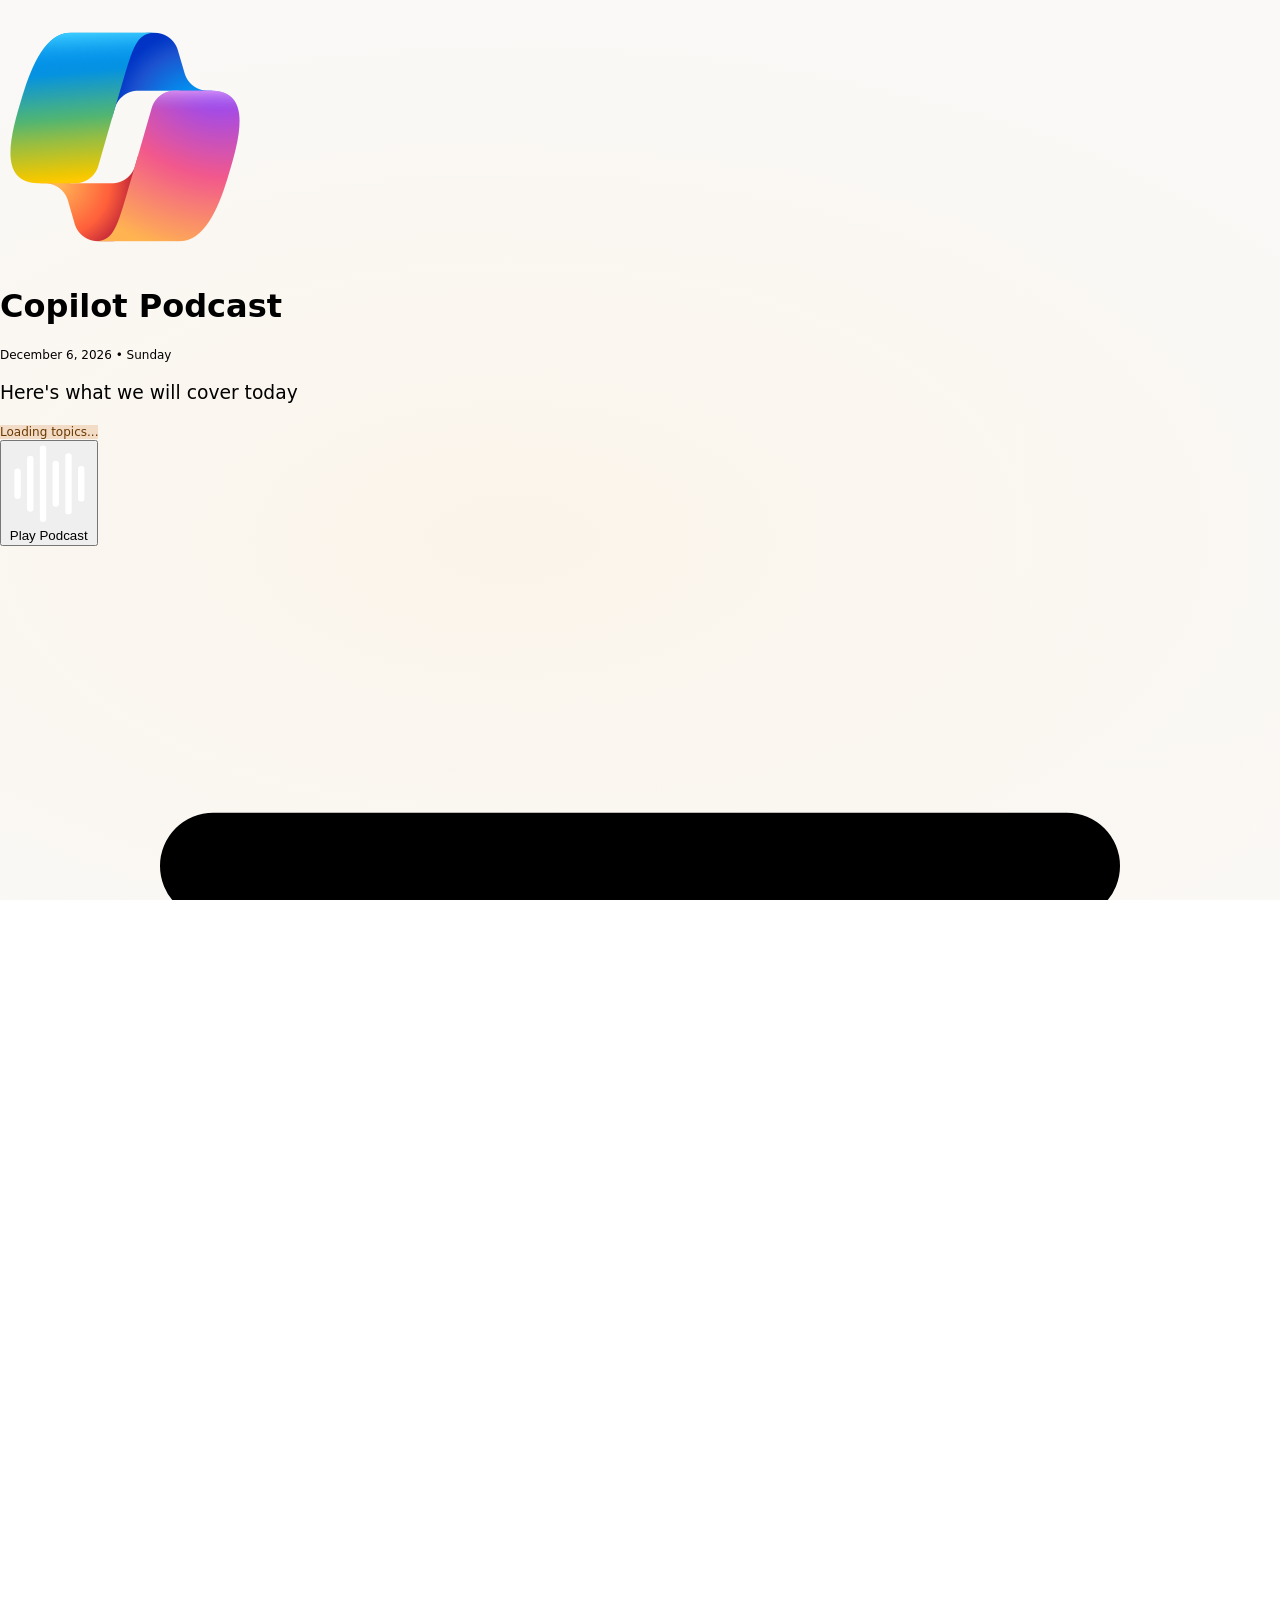
==== commit 552a0805: "Simplify: live API fetch with thumbnail, duration, category; remove duration prefetch" ====
--- a/podcast-mobile.html
+++ b/podcast-mobile.html
@@ -1903,148 +1903,6 @@
     }
   </script>
 
-  <script>
-    // Prefetch audio durations for all episodes
-    function prefetchDurations() {
-      function formatDuration(seconds) {
-        const mins = Math.floor(seconds / 60);
-        const secs = Math.floor(seconds % 60);
-        return mins + ':' + secs.toString().padStart(2, '0');
-      }
-
-      function updateDurationInDOM(episode) {
-        // Update feed items
-        document.querySelectorAll(`.feed-item[data-id="${episode.id}"]`).forEach(feedItem => {
-          const spans = feedItem.querySelectorAll('.text-xs.text-foreground-450 span');
-          spans.forEach(span => {
-            if (span.textContent === '...' || span.textContent === '--:--') {
-              span.textContent = episode.duration;
-            }
-          });
-        });
-        // Update player if this is the current episode
-        if (window.playerController && window.playerController.currentEpisode.id === episode.id) {
-          const playerDuration = document.getElementById('playerDuration');
-          if (playerDuration && (playerDuration.textContent === '...' || playerDuration.textContent === '--:--')) {
-            playerDuration.textContent = episode.duration;
-          }
-          const miniCategory = document.getElementById('miniCategory');
-          if (miniCategory && (miniCategory.textContent.includes('...') || miniCategory.textContent.includes('--:--'))) {
-            miniCategory.textContent = episode.category + ' \u2022 ' + episode.duration;
-          }
-          const totalTime = document.getElementById('totalTime');
-          if (totalTime && (totalTime.textContent === '--:--' || totalTime.textContent === '...')) {
-            totalTime.textContent = episode.duration;
-          }
-        }
-      }
-
-      // Load one episode duration at a time (sequential) to avoid connection limits
-      let index = 0;
-      function loadNext() {
-        if (index >= PODCAST_PLAYLIST.length) return;
-        const episode = PODCAST_PLAYLIST[index];
-        index++;
-
-        if (episode.duration && episode.duration !== '...' && episode.duration !== '--:--') {
-          updateDurationInDOM(episode);
-          setTimeout(loadNext, 50);
-          return;
-        }
-
-        const audio = new Audio();
-        audio.preload = 'metadata';
-        let resolved = false;
-
-        const timer = setTimeout(() => {
-          if (resolved) return;
-          resolved = true;
-          audio.src = '';
-          // Don't mark as --:-- yet, will retry
-          setTimeout(loadNext, 100);
-        }, 15000);
-
-        audio.addEventListener('loadedmetadata', () => {
-          if (resolved) return;
-          resolved = true;
-          clearTimeout(timer);
-          if (audio.duration && isFinite(audio.duration)) {
-            episode.duration = formatDuration(audio.duration);
-            updateDurationInDOM(episode);
-          }
-          audio.src = '';
-          setTimeout(loadNext, 50);
-        });
-        audio.addEventListener('error', () => {
-          if (resolved) return;
-          resolved = true;
-          clearTimeout(timer);
-          episode.duration = '--:--';
-          audio.src = '';
-          setTimeout(loadNext, 100);
-        });
-        audio.src = episode.audioSrc;
-      }
-
-      // Run two sequential chains in parallel for faster loading
-      const halfway = Math.ceil(PODCAST_PLAYLIST.length / 2);
-      let index2 = halfway;
-      function loadNext2() {
-        if (index2 >= PODCAST_PLAYLIST.length) return;
-        const episode = PODCAST_PLAYLIST[index2];
-        index2++;
-
-        if (episode.duration && episode.duration !== '...' && episode.duration !== '--:--') {
-          updateDurationInDOM(episode);
-          setTimeout(loadNext2, 50);
-          return;
-        }
-
-        const audio = new Audio();
-        audio.preload = 'metadata';
-        let resolved = false;
-
-        const timer = setTimeout(() => {
-          if (resolved) return;
-          resolved = true;
-          audio.src = '';
-          setTimeout(loadNext2, 100);
-        }, 15000);
-
-        audio.addEventListener('loadedmetadata', () => {
-          if (resolved) return;
-          resolved = true;
-          clearTimeout(timer);
-          if (audio.duration && isFinite(audio.duration)) {
-            episode.duration = formatDuration(audio.duration);
-            updateDurationInDOM(episode);
-          }
-          audio.src = '';
-          setTimeout(loadNext2, 50);
-        });
-        audio.addEventListener('error', () => {
-          if (resolved) return;
-          resolved = true;
-          clearTimeout(timer);
-          episode.duration = '--:--';
-          audio.src = '';
-          setTimeout(loadNext2, 100);
-        });
-        audio.src = episode.audioSrc;
-      }
-
-      loadNext();
-      setTimeout(loadNext2, 200);
-    }
-
-    // Start prefetching after data and DOM are ready
-    document.addEventListener('DOMContentLoaded', () => {
-      podcastDataReady.then(() => {
-        // Slight delay to let the UI render first
-        setTimeout(prefetchDurations, 500);
-      });
-    });
-  </script>
 
 </body>
 </html>
